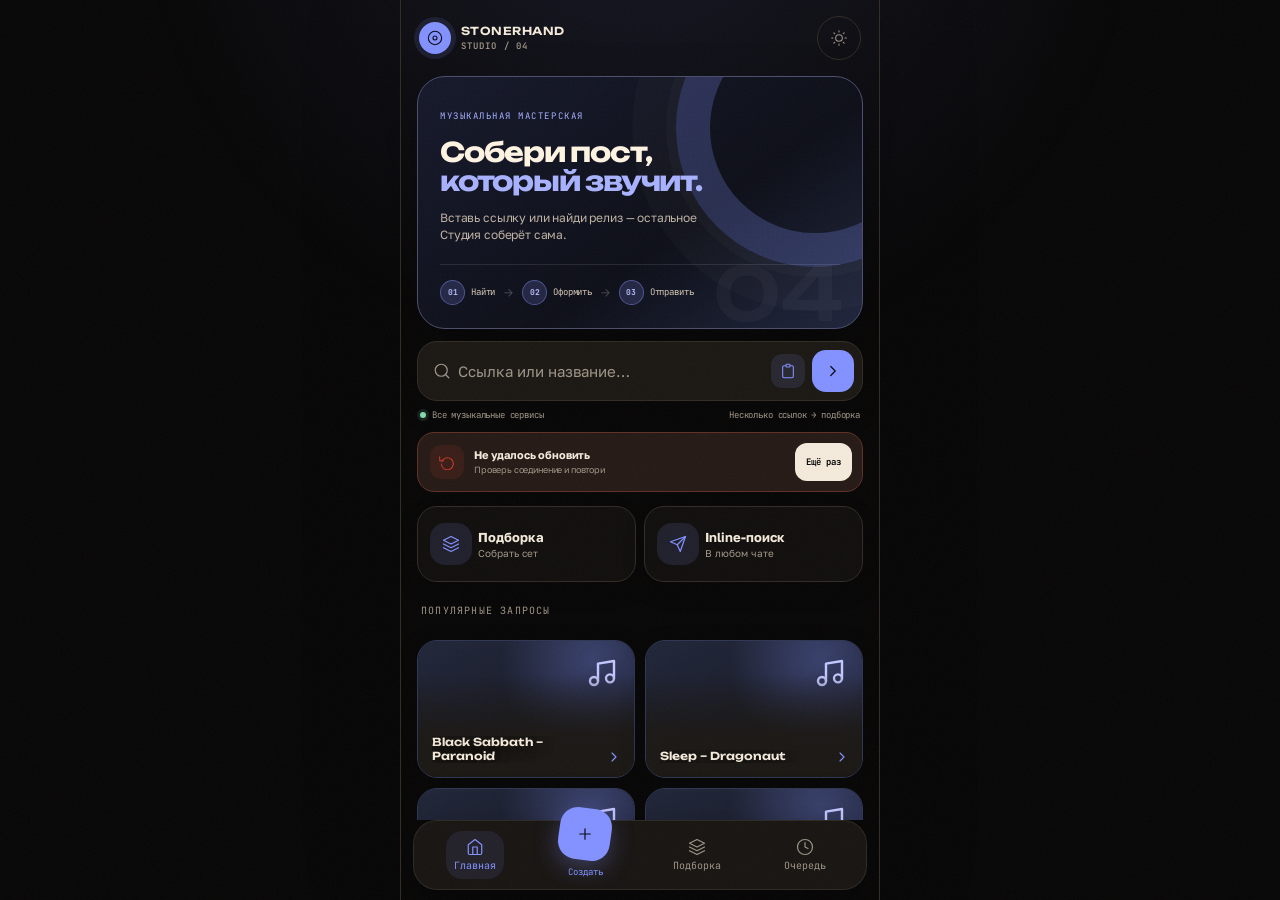
==== webapp/index.html @ 751327a7 "feat: launch Studio 7 workspace experience" ====
<!DOCTYPE html>
<html lang="ru">
<head>
<meta charset="utf-8">
<meta name="viewport" content="width=device-width, initial-scale=1, viewport-fit=cover">
<title>Студия · StonerHand</title>
<script src="https://telegram.org/js/telegram-web-app.js"></script>
<link rel="preconnect" href="https://fonts.googleapis.com">
<link rel="preconnect" href="https://fonts.gstatic.com" crossorigin>
<link href="https://fonts.googleapis.com/css2?family=Unbounded:wght@500;600&family=Golos+Text:wght@400;600&family=JetBrains+Mono:wght@500;700&display=swap" rel="stylesheet">
<link rel="stylesheet" href="/webapp/styles.css">
</head>
<body class="dark">

<svg width="0" height="0" style="position:absolute" aria-hidden="true"><defs>
  <symbol id="i-search" viewBox="0 0 24 24"><circle cx="11" cy="11" r="8"/><line x1="21" y1="21" x2="16.65" y2="16.65"/></symbol>
  <symbol id="i-clipboard" viewBox="0 0 24 24"><rect x="9" y="2" width="6" height="4" rx="1"/><path d="M8 4H6a2 2 0 0 0-2 2v14a2 2 0 0 0 2 2h12a2 2 0 0 0 2-2V6a2 2 0 0 0-2-2h-2"/></symbol>
  <symbol id="i-share" viewBox="0 0 24 24"><path d="M4 12v8a2 2 0 0 0 2 2h12a2 2 0 0 0 2-2v-8"/><polyline points="16 6 12 2 8 6"/><line x1="12" y1="2" x2="12" y2="15"/></symbol>
  <symbol id="i-clock" viewBox="0 0 24 24"><circle cx="12" cy="12" r="10"/><polyline points="12 6 12 12 16 14"/></symbol>
  <symbol id="i-layers" viewBox="0 0 24 24"><polygon points="12 2 2 7 12 12 22 7"/><polyline points="2 17 12 22 22 17"/><polyline points="2 12 12 17 22 12"/></symbol>
  <symbol id="i-bar" viewBox="0 0 24 24"><line x1="18" y1="20" x2="18" y2="10"/><line x1="12" y1="20" x2="12" y2="4"/><line x1="6" y1="20" x2="6" y2="14"/></symbol>
  <symbol id="i-cr" viewBox="0 0 24 24"><polyline points="9 18 15 12 9 6"/></symbol>
  <symbol id="i-cl" viewBox="0 0 24 24"><polyline points="15 18 9 12 15 6"/></symbol>
  <symbol id="i-check" viewBox="0 0 24 24"><polyline points="20 6 9 17 4 12"/></symbol>
  <symbol id="i-x" viewBox="0 0 24 24"><line x1="18" y1="6" x2="6" y2="18"/><line x1="6" y1="6" x2="18" y2="18"/></symbol>
  <symbol id="i-sliders" viewBox="0 0 24 24"><line x1="4" y1="21" x2="4" y2="14"/><line x1="4" y1="10" x2="4" y2="3"/><line x1="12" y1="21" x2="12" y2="12"/><line x1="12" y1="8" x2="12" y2="3"/><line x1="20" y1="21" x2="20" y2="16"/><line x1="20" y1="12" x2="20" y2="3"/><line x1="1" y1="14" x2="7" y2="14"/><line x1="9" y1="8" x2="15" y2="8"/><line x1="17" y1="16" x2="23" y2="16"/></symbol>
  <symbol id="i-trash" viewBox="0 0 24 24"><polyline points="3 6 5 6 21 6"/><path d="M19 6v14a2 2 0 0 1-2 2H7a2 2 0 0 1-2-2V6m3 0V4a1 1 0 0 1 1-1h4a1 1 0 0 1 1 1v2"/></symbol>
  <symbol id="i-plus" viewBox="0 0 24 24"><line x1="12" y1="5" x2="12" y2="19"/><line x1="5" y1="12" x2="19" y2="12"/></symbol>
  <symbol id="i-disc" viewBox="0 0 24 24"><circle cx="12" cy="12" r="10"/><circle cx="12" cy="12" r="3"/></symbol>
  <symbol id="i-music" viewBox="0 0 24 24"><path d="M9 18V5l12-2v13"/><circle cx="6" cy="18" r="3"/><circle cx="18" cy="16" r="3"/></symbol>
  <symbol id="i-undo" viewBox="0 0 24 24"><polyline points="1 4 1 10 7 10"/><path d="M3.51 15a9 9 0 1 0 .49-3.37"/></symbol>
  <symbol id="i-send" viewBox="0 0 24 24"><line x1="22" y1="2" x2="11" y2="13"/><polygon points="22 2 15 22 11 13 2 9"/></symbol>
  <symbol id="i-home" viewBox="0 0 24 24"><path d="M3 9l9-7 9 7v11a2 2 0 0 1-2 2H5a2 2 0 0 1-2-2z"/><polyline points="9 22 9 12 15 12 15 22"/></symbol>
  <symbol id="i-up" viewBox="0 0 24 24"><polyline points="6 15 12 9 18 15"/></symbol>
  <symbol id="i-down" viewBox="0 0 24 24"><polyline points="6 9 12 15 18 9"/></symbol>
  <symbol id="i-sun" viewBox="0 0 24 24"><circle cx="12" cy="12" r="5"/><line x1="12" y1="1" x2="12" y2="3"/><line x1="12" y1="21" x2="12" y2="23"/><line x1="4.2" y1="4.2" x2="5.6" y2="5.6"/><line x1="18.4" y1="18.4" x2="19.8" y2="19.8"/><line x1="1" y1="12" x2="3" y2="12"/><line x1="21" y1="12" x2="23" y2="12"/><line x1="4.2" y1="19.8" x2="5.6" y2="18.4"/><line x1="18.4" y1="5.6" x2="19.8" y2="4.2"/></symbol>
  <symbol id="i-moon" viewBox="0 0 24 24"><path d="M21 12.8A9 9 0 1 1 11.2 3 7 7 0 0 0 21 12.8z"/></symbol>
  <symbol id="i-expand" viewBox="0 0 24 24"><path d="M9 4H4v5M15 4h5v5M9 20H4v-5M15 20h5v-5"/></symbol>
  <symbol id="i-grip" viewBox="0 0 24 24"><circle cx="9" cy="6" r="1.4"/><circle cx="15" cy="6" r="1.4"/><circle cx="9" cy="12" r="1.4"/><circle cx="15" cy="12" r="1.4"/><circle cx="9" cy="18" r="1.4"/><circle cx="15" cy="18" r="1.4"/></symbol>
</defs></svg>

<div class="wrap">
  <div style="flex:1;display:flex;flex-direction:column;min-height:0" id="stage">

    <!-- HOME -->
    <div class="view" id="v-home">
      <div class="head">
        <div class="logo"><svg class="icon s16"><use href="#i-disc"/></svg></div>
        <div class="brand-lockup"><span class="brand-name">STONERHAND</span><span class="wordmark">Studio / 04</span></div>
        <span class="badge-admin hidden" id="admin-badge">ADMIN</span>
        <button class="theme-btn hidden" id="admin-tools" type="button" aria-label="Открыть статистику"><svg class="icon s16"><use href="#i-bar"/></svg></button>
        <button class="theme-btn" id="theme-btn" type="button" aria-label="Включить светлую тему"><svg class="icon s16"><use href="#i-sun"/></svg></button>
        <button class="theme-btn hidden" id="fs-btn" type="button" title="На весь экран" aria-label="Открыть на весь экран"><svg class="icon s16"><use href="#i-expand"/></svg></button>
      </div>
      <section class="home-hero" aria-labelledby="home-title">
        <div class="hero-noise"></div>
        <span class="hero-kicker" id="hero-kicker">MUSIC POST WORKSHOP</span>
        <h1 id="home-title">Собери пост,<br><em>который звучит.</em></h1>
        <p id="home-hint">Вставь ссылку или найди релиз — остальное Студия соберёт сама.</p>
        <div class="hero-flow" aria-label="Три шага создания поста">
          <span><b>01</b><small id="flow-find">Найти</small></span><i>→</i>
          <span><b>02</b><small id="flow-style">Оформить</small></span><i>→</i>
          <span><b>03</b><small id="flow-send">Отправить</small></span>
        </div>
      </section>
      <div class="searchbox home-search">
        <div class="searchbar" id="searchbar">
          <svg class="icon s18" style="color:var(--muted)"><use href="#i-search"/></svg>
          <input id="query" aria-label="Ссылка или название релиза" placeholder="Ссылка или название…" autocomplete="off" enterkeyhint="search">
          <button class="paste-btn" id="paste-btn" type="button" aria-label="Вставить из буфера" title="Вставить из буфера"><svg class="icon s16"><use href="#i-clipboard"/></svg></button>
          <button class="clear" id="clear" type="button" aria-label="Очистить поиск"><svg class="icon s16"><use href="#i-x"/></svg></button>
          <button class="search-go" id="search-go" type="button" aria-label="Найти релиз"><svg class="icon s18"><use href="#i-cr"/></svg></button>
        </div>
        <div class="search-support"><span><i></i><span id="support-label">Все музыкальные сервисы</span></span><small id="batch-label">Несколько ссылок → подборка</small></div>
        <div class="inline-alert hidden" id="home-alert" role="status">
          <span class="alert-icon"><svg class="icon s16"><use href="#i-undo"/></svg></span>
          <span><b id="home-alert-title">Не удалось обновить</b><small id="home-alert-copy">Проверь соединение и повтори</small></span>
          <button id="home-retry" type="button">Ещё раз</button>
        </div>
        <button class="clip-banner" id="clip-banner">
          <svg class="icon s16 cb-ico"><use href="#i-clipboard"/></svg>
          <span class="cb-text" id="clip-text"></span>
          <span class="cb-x"><svg class="icon s16"><use href="#i-cr"/></svg></span>
        </button>
        <div class="typeahead" id="typeahead"></div>
      </div>
      <section class="resume-card hidden" id="resume-card" aria-labelledby="resume-title">
        <div class="resume-art" id="resume-art">🎵</div>
        <div class="resume-copy">
          <span class="seclabel" id="resume-kicker">В РАБОТЕ</span>
          <strong id="resume-title">Продолжить пост</strong>
          <small id="resume-sub"></small>
        </div>
        <button id="resume-open" type="button"><span id="resume-action">Продолжить</span><svg class="icon s16"><use href="#i-cr"/></svg></button>
        <button class="resume-dismiss" id="resume-dismiss" type="button" aria-label="Скрыть черновик"><svg class="icon s14"><use href="#i-x"/></svg></button>
      </section>
      <div class="quick hidden" id="quick">
        <button id="q-crate"><span class="quick-icon"><svg class="icon s18"><use href="#i-layers"/></svg></span><span><b id="q-crate-title">Подборка</b><small id="q-crate-sub">Собрать сет</small></span><span class="qn" id="q-crate-n"></span></button>
        <button id="q-inline"><span class="quick-icon"><svg class="icon s18"><use href="#i-send"/></svg></span><span><b id="q-inline-title">Inline-поиск</b><small id="q-inline-sub">В любом чате</small></span></button>
        <button id="q-queue"><span class="quick-icon"><svg class="icon s18"><use href="#i-clock"/></svg></span><span><b id="q-queue-title">Очередь</b><small id="q-queue-sub">Планы на эфир</small></span><span class="qn" id="q-queue-n"></span></button>
        <button id="q-stats"><span class="quick-icon"><svg class="icon s18"><use href="#i-bar"/></svg></span><span><b id="q-stats-title">Статистика</b><small id="q-stats-sub">Ритм канала</small></span></button>
      </div>
      <div class="scroll">
        <div id="home-skel">
          <div class="list">
            <div class="row" style="opacity:1"><div class="skel" style="width:48px;height:48px"></div><div style="flex:1"><div class="skel" style="width:55%;height:12px;margin-bottom:7px"></div><div class="skel" style="width:35%;height:9px"></div></div></div>
            <div class="row" style="opacity:1"><div class="skel" style="width:48px;height:48px"></div><div style="flex:1"><div class="skel" style="width:65%;height:12px;margin-bottom:7px"></div><div class="skel" style="width:30%;height:9px"></div></div></div>
          </div>
        </div>
        <div id="home-history" class="hidden">
          <div class="list-head"><span class="seclabel">Недавние</span></div>
          <div class="list" id="hist-list"></div>
        </div>
        <div id="home-empty" class="hidden">
          <div class="list-head"><span class="seclabel" id="popular-lbl">Популярные запросы</span></div>
          <div class="list" id="suggestions"></div>
        </div>
      </div>
    </div>

    <!-- CANDIDATES -->
    <div class="view hidden" id="v-candidates">
      <div class="head"><button class="back" id="cand-back" aria-label="Назад"><svg class="icon s18"><use href="#i-cl"/></svg></button>
        <div class="sub"><span class="seclabel" id="cand-label">Найдено</span><div class="lbl" id="cand-count">релизы</div></div></div>
      <div class="scroll"><div class="list" id="cand-list"></div></div>
    </div>

    <!-- LOADING -->
    <div class="view hidden" id="v-loading">
      <div class="loading-head"><button class="loading-back" id="loading-cancel" type="button" aria-label="Отменить поиск"><svg class="icon s18"><use href="#i-cl"/></svg></button><div class="vinyl"><div class="hole"><div class="dot"></div></div></div>
        <div><span class="hero-kicker">DIGGING THE CRATES</span><div class="status-note" id="loading-lbl">ИЩЕМ РЕЛИЗ…</div></div></div>
      <div class="loading-card">
        <div class="skel loading-cover"></div>
        <div class="loading-lines"><div class="skel"></div><div class="skel"></div><div class="skel"></div><div class="loading-pills"><i></i><i></i><i></i></div></div>
      </div>
    </div>

    <!-- NOTFOUND -->
    <div class="view hidden" id="v-notfound">
      <div class="head"><button class="back" id="nf-back" aria-label="Назад"><svg class="icon s18"><use href="#i-cl"/></svg></button>
        <div class="sub"><div class="lbl" id="nf-head">Ничего не найдено</div></div></div>
      <div class="center">
        <div class="blob"><svg class="icon" style="width:32px;height:32px"><use href="#i-music"/></svg></div>
        <div><div class="t1" id="nf-title">Релиз не найден</div><div class="t2" id="nf-copy">Уточни исполнителя и название или вставь прямую ссылку</div><div class="query-chip" id="nf-query"></div></div>
        <button class="btn-solid" id="nf-retry">Изменить запрос</button>
      </div>
    </div>

    <!-- RESULT -->
    <div class="view hidden" id="v-result">
      <div class="head"><button class="back" id="res-back" aria-label="Назад"><svg class="icon s18"><use href="#i-cl"/></svg></button>
        <div class="sub"><span class="seclabel" id="result-label">Превью поста</span></div>
        <button class="format-pill" id="open-format"><svg class="icon s14"><use href="#i-sliders"/></svg>Оформление</button></div>
      <div class="result-scroll">
        <div class="result-intro"><span id="result-kicker">READY TO AIR</span><strong id="result-copy">Так пост увидит аудитория</strong></div>
        <div class="result-readiness" id="result-readiness" aria-label="Готовность поста"></div>
        <div class="post-card" id="post-card"></div>
        <div class="status-note" id="status"></div>
      </div>
    </div>

    <!-- FORMATTING -->
    <div class="view hidden" id="v-format">
      <div class="head"><button class="back" id="fmt-back" aria-label="Назад"><svg class="icon s18"><use href="#i-cl"/></svg></button>
        <div class="sub"><div class="lbl" id="format-title">Оформление</div></div></div>
      <div class="scroll" style="padding:0 16px 120px">
        <div class="format-preview" id="format-preview">
          <div class="format-preview-art" id="fmt-preview-art">♪</div>
          <div><span id="format-kicker">LIVE PREVIEW</span><strong id="fmt-preview-title">Релиз</strong><div class="format-meta"><small id="fmt-preview-sub">Исполнитель</small><small class="sync-state" id="fmt-sync" role="status">Сохранено</small></div></div>
        </div>
        <div class="fsec">
          <div class="fsec-head" style="display:flex;align-items:center;justify-content:space-between">
            <span class="seclabel" id="t-presets">Пресеты</span>
            <button id="preset-save" style="background:none;border:none;color:var(--primary);font-family:'JetBrains Mono';font-size:11px">+ <span id="t-preset-save">сохранить</span></button>
          </div>
          <div class="fsec-body pad"><div class="chips" id="preset-list"></div></div>
        </div>
        <div class="fsec">
          <div class="fsec-head"><span class="seclabel" id="format-content">Содержимое</span></div>
          <div class="fsec-body" id="toggles"></div>
        </div>
        <div class="fsec">
          <div class="fsec-head"><span class="seclabel" id="format-text">Свой текст</span></div>
          <div class="fsec-body pad">
            <textarea id="cta-input" rows="3" maxlength="200" placeholder="Добавь свой комментарий…"></textarea>
            <div class="char"><span id="cta-count">0</span>/200</div>
          </div>
        </div>
        <div class="fsec" id="tags-sec">
          <div class="fsec-head"><span class="seclabel" id="format-tags">Хэштеги</span></div>
          <div class="fsec-body pad"><div class="chips" id="tag-cloud"></div><div class="tag-suggestions" id="tag-suggestions"></div><div class="field-health" id="tag-health" role="status"></div></div>
        </div>
        <div class="fsec">
          <div class="fsec-head"><span class="seclabel" id="format-platforms">Платформы и порядок</span></div>
          <div class="fsec-body pad" id="pm-list"></div>
        </div>
      </div>
      <div class="dock on" id="fmt-dock"><div class="dock-row"><button class="dock-primary" id="fmt-apply">Применить</button></div></div>
    </div>

    <!-- CRATE -->
    <div class="view hidden" id="v-crate">
      <div class="head"><button class="back" id="crate-back" aria-label="Назад"><svg class="icon s18"><use href="#i-cl"/></svg></button>
        <div class="sub"><span class="seclabel" id="crate-label">Подборка</span><div class="lbl" id="crate-count">0 треков</div></div><button class="format-pill" id="crate-edit" type="button"><svg class="icon s14"><use href="#i-sliders"/></svg><span id="crate-edit-label">Оформить</span></button></div>
      <div class="scroll"><div class="crate-cover" id="crate-cover"><div class="crate-stack" id="crate-stack"><i></i><i></i><i></i></div><div><span id="crate-kicker">CURATED BY STONERHAND</span><strong id="crate-hero-title">Следующий сет</strong><small id="crate-cover-count">0 треков</small></div></div><div class="list" id="crate-list"></div><div class="status-note" id="crate-empty"></div></div>
      <div class="dock" id="crate-dock"><div class="dock-row"><button class="dock-primary hidden" id="crate-main"></button><button class="dock-ico hidden" id="crate-share" type="button" title="Поделиться подборкой" aria-label="Поделиться подборкой"><svg class="icon"><use href="#i-share"/></svg></button></div>
        <button class="crate-clear hidden" id="crate-clear" style="width:100%;margin-top:10px;background:none;border:none;color:var(--muted);font-size:12px;font-family:inherit;padding:8px"></button></div>
    </div>

    <!-- QUEUE -->
    <div class="view hidden" id="v-queue">
      <div class="head"><button class="back" id="queue-back" aria-label="Назад"><svg class="icon s18"><use href="#i-cl"/></svg></button>
        <div class="sub"><span class="seclabel" id="queue-label">Очередь</span><div class="lbl" id="queue-count">0 постов</div></div></div>
      <div class="scroll"><div class="list" id="queue-list"></div><div class="status-note" id="queue-empty"></div></div>
    </div>

    <!-- STATS -->
    <div class="view hidden" id="v-stats">
      <div class="head"><button class="back" id="stats-back" aria-label="Назад"><svg class="icon s18"><use href="#i-cl"/></svg></button>
        <div class="sub"><div class="lbl" id="stats-title">Статистика</div><span class="head-meta" id="stats-period">За всё время</span></div></div>
      <div class="scroll" style="padding:0 16px 16px">
        <div class="kpi-grid" id="kpi-grid"></div>
        <div class="statcard"><div class="statcard-head"><span class="seclabel" id="stats-breakdown-label">Разбивка</span></div><div class="statcard-body" id="stat-breakdown"></div></div>
        <div class="statcard"><div class="statcard-head"><span class="seclabel" id="top-users-lbl">Топ пользователей</span></div><div class="statcard-body" id="stat-users"></div></div>
        <div class="statcard"><div class="statcard-head"><span class="seclabel" id="top-chats-lbl">Топ чатов</span></div><div class="statcard-body" id="stat-chats"></div></div>
      </div>
    </div>

  </div>

  <!-- RESULT DOCK -->
  <div class="dock" id="dock">
    <div class="dock-row" id="dock-default">
      <button class="dock-primary" id="action-main"></button>
      <button class="dock-ico hidden" id="action-schedule" title="Отложить" aria-label="Отложить публикацию"><svg class="icon"><use href="#i-clock"/></svg></button>
      <button class="dock-ico" id="action-crate" title="В подборку" aria-label="Добавить в подборку"><svg class="icon"><use href="#i-layers"/></svg></button>
      <button class="dock-ico" id="action-share" title="Поделиться" aria-label="Поделиться"><svg class="icon"><use href="#i-share"/></svg></button>
    </div>
    <div class="dock-row hidden" id="dock-done">
      <div class="dock-status"><svg class="icon s18"><use href="#i-check"/></svg><span id="done-label"></span></div>
      <button class="dock-undo" id="action-undo"><svg class="icon s16"><use href="#i-undo"/></svg><span id="undo-label"></span></button>
    </div>
  </div>

  <!-- TAB BAR -->
  <nav class="tabbar" id="tabbar" aria-label="Основная навигация">
    <button data-tab="home"><svg class="icon s18"><use href="#i-home"/></svg><span>Главная</span></button>
    <button class="create-tab" id="create-tab" aria-label="Создать пост"><span><svg class="icon s18"><use href="#i-plus"/></svg></span><small id="create-label">Создать</small></button>
    <button data-tab="crate"><svg class="icon s18"><use href="#i-layers"/></svg><span>Подборка</span></button>
    <button data-tab="queue" id="tab-queue"><svg class="icon s18"><use href="#i-clock"/></svg><span>Очередь</span></button>
  </nav>
</div>

<!-- Schedule sheet -->
<div class="mask" id="sheet-mask" aria-hidden="true"></div>
<div class="sheet" id="sheet" role="dialog" aria-modal="true" aria-labelledby="sheet-title" aria-hidden="true" inert>
  <div class="grab"></div><div class="sheet-head"><h3 id="sheet-title">Когда опубликовать?</h3><button class="sheet-close" id="sheet-close" type="button" aria-label="Закрыть"><svg class="icon s16"><use href="#i-x"/></svg></button></div>
  <div class="quick-grid" id="quick-grid"></div>
  <div class="dt-row"><input type="datetime-local" id="dt-input" aria-label="Дата и время публикации"><button id="dt-go">OK</button></div>
</div>

<!-- Share picker sheet -->
<div class="mask" id="share-mask" aria-hidden="true"></div>
<div class="sheet" id="share-sheet" role="dialog" aria-modal="true" aria-labelledby="share-title" aria-hidden="true" inert>
  <div class="grab"></div><div class="sheet-head"><div><span class="sheet-kicker" id="share-kicker">ГОТОВЫЙ ПОСТ</span><h3 id="share-title">Куда поделиться?</h3></div><button class="sheet-close" id="share-close" type="button" aria-label="Закрыть"><svg class="icon s16"><use href="#i-x"/></svg></button></div>
  <button class="native-share" id="share-post" type="button">
    <span class="native-share-icon"><svg class="icon s18"><use href="#i-send"/></svg></span>
    <span><b id="share-post-title">Отправить пост с кнопками</b><small id="share-post-copy">Выбрать чат, группу или канал в Telegram</small></span>
    <svg class="icon s16 native-share-arrow"><use href="#i-cr"/></svg>
  </button>
  <div class="share-divider"><span id="share-links-label">ИЛИ ПОДЕЛИТЬСЯ ССЫЛКОЙ</span></div>
  <div id="share-list"></div>
</div>

<!-- Publish destination sheet -->
<div class="mask" id="publish-mask" aria-hidden="true"></div>
<div class="sheet publish-sheet" id="publish-sheet" role="dialog" aria-modal="true" aria-labelledby="publish-title" aria-hidden="true" inert>
  <div class="grab"></div><div class="sheet-head"><div><span class="sheet-kicker" id="publish-kicker">FINAL STEP</span><h3 id="publish-title">Куда отправить пост?</h3></div><button class="sheet-close" id="publish-close" type="button" aria-label="Закрыть"><svg class="icon s16"><use href="#i-x"/></svg></button></div>
  <div class="publish-summary" id="publish-summary" aria-live="polite"></div>
  <div class="publish-preflight" id="publish-preflight" aria-live="polite"></div>
  <div class="publish-options">
    <button id="publish-channel"><span class="po-icon accent"><svg class="icon s18"><use href="#i-send"/></svg></span><span><b id="publish-channel-title">В канал</b><small id="publish-channel-copy">Опубликовать для всех</small></span><svg class="icon s16"><use href="#i-cr"/></svg></button>
    <button id="publish-self"><span class="po-icon"><svg class="icon s18"><use href="#i-disc"/></svg></span><span><b id="publish-self-title">Отправить себе</b><small id="publish-self-copy">Проверить в личном чате</small></span><svg class="icon s16"><use href="#i-cr"/></svg></button>
    <button id="publish-later"><span class="po-icon"><svg class="icon s18"><use href="#i-clock"/></svg></span><span><b id="publish-later-title">Добавить в очередь</b><small id="publish-later-copy">Выбрать дату и время</small></span><svg class="icon s16"><use href="#i-cr"/></svg></button>
    <button id="publish-copy"><span class="po-icon"><svg class="icon s18"><use href="#i-share"/></svg></span><span><b id="publish-copy-title">Отправить в другой чат</b><small id="publish-copy-copy">Готовый пост со всеми кнопками</small></span><svg class="icon s16"><use href="#i-cr"/></svg></button>
  </div>
</div>

<!-- Collection editor -->
<div class="mask" id="crate-editor-mask" aria-hidden="true"></div>
<div class="sheet editor-sheet" id="crate-editor-sheet" role="dialog" aria-modal="true" aria-labelledby="crate-editor-title" aria-hidden="true" inert>
  <div class="grab"></div><div class="sheet-head"><div><span class="sheet-kicker" id="crate-editor-kicker">РЕДАКТОР ПОДБОРКИ</span><h3 id="crate-editor-title">Оформление</h3></div><button class="sheet-close" id="crate-editor-close" type="button" aria-label="Закрыть"><svg class="icon s16"><use href="#i-x"/></svg></button></div>
  <div class="editor-fields">
    <label><span id="crate-title-label">Название</span><input id="crate-title-input" maxlength="80" placeholder="Например, тяжёлый вечер"></label>
    <label><span id="crate-intro-label">Вступление</span><textarea id="crate-intro-input" maxlength="280" rows="3" placeholder="Коротко представь подборку"></textarea></label>
    <label><span id="crate-outro-label">Финальная фраза</span><textarea id="crate-outro-input" maxlength="160" rows="2" placeholder="Что сделать после прослушивания"></textarea></label>
    <label><span id="crate-tags-label">Хэштеги</span><input id="crate-tags-input" maxlength="160" placeholder="#stonerhand #collection"></label>
  </div>
  <button class="sheet-primary" id="crate-editor-save" type="button">Сохранить оформление</button>
</div>

<!-- Collection item editor -->
<div class="mask" id="crate-item-mask" aria-hidden="true"></div>
<div class="sheet editor-sheet" id="crate-item-sheet" role="dialog" aria-modal="true" aria-labelledby="crate-item-title" aria-hidden="true" inert>
  <div class="grab"></div><div class="sheet-head"><div><span class="sheet-kicker" id="crate-item-kicker">ТРЕК В ПОДБОРКЕ</span><h3 id="crate-item-title">Комментарий и группа</h3></div><button class="sheet-close" id="crate-item-close" type="button" aria-label="Закрыть"><svg class="icon s16"><use href="#i-x"/></svg></button></div>
  <div class="editor-fields">
    <label><span id="crate-section-label">Группа</span><input id="crate-section-input" maxlength="40" list="crate-section-options" placeholder="Например, Новинки"><datalist id="crate-section-options"><option value="Новинки"><option value="Тяжёлое"><option value="Классика"><option value="Финал"></datalist></label>
    <label><span id="crate-note-label">Комментарий</span><textarea id="crate-note-input" maxlength="120" rows="3" placeholder="Почему этот трек здесь"></textarea></label>
  </div>
  <button class="sheet-primary" id="crate-item-save" type="button">Сохранить трек</button>
</div>

<!-- Candidate mini-player -->
<div class="cand-player" id="cand-player">
  <div class="cand-player-inner">
    <div class="cp-vinyl" id="cp-vinyl"><span></span></div>
    <button class="cp-btn" id="cp-prev" aria-label="Предыдущий трек"><svg class="icon s16"><use href="#i-cl"/></svg></button>
    <button class="cp-btn play" id="cp-play" aria-label="Воспроизвести"><svg class="icon s16"><use href="#i-music"/></svg></button>
    <button class="cp-btn" id="cp-next" aria-label="Следующий трек"><svg class="icon s16"><use href="#i-cr"/></svg></button>
    <div class="cp-meta"><div class="cp-title" id="cp-title"></div><div class="cp-sub" id="cp-sub"></div></div>
    <button class="cp-btn" id="cp-close" aria-label="Закрыть плеер"><svg class="icon s16"><use href="#i-x"/></svg></button>
  </div>
</div>

<!-- Publication success -->
<div class="success-screen" id="success-screen" role="dialog" aria-modal="true" aria-labelledby="success-title" aria-hidden="true">
  <div class="success-orbit"><div class="success-disc"><svg class="icon"><use href="#i-check"/></svg></div></div>
  <span class="success-stamp" id="success-stamp">PUBLISHED</span>
  <h2 id="success-title">Пост вышел в эфир</h2>
  <p id="success-copy">Готово. Можно собирать следующий релиз.</p>
  <div class="success-actions"><button id="success-next">Создать следующий</button><button id="success-close">Вернуться к посту</button></div>
</div>

<!-- Coach -->
<div class="coach-mask" id="coach-mask" aria-hidden="true"></div>
<div class="coach" id="coach" role="dialog" aria-modal="true" aria-labelledby="coach-title" aria-hidden="true" inert>
  <div class="c-top"><span class="c-step" id="coach-step"></span><button class="c-skip" id="coach-skip" type="button"></button></div>
  <div class="c-main"><div class="c-emoji" id="coach-emoji"></div><div><h3 id="coach-title"></h3><div class="c-text" id="coach-text"></div></div></div>
  <div class="c-row"><div class="c-dots" id="coach-dots"></div><button class="c-next" id="coach-next"></button></div>
</div>

<!-- Toast -->
<div class="toast" id="toast" role="status" aria-live="polite" aria-hidden="true"><div class="msg" id="toast-msg"></div>
  <div class="row2"><button class="cancel" id="toast-cancel"></button><button class="confirm" id="toast-confirm"></button></div></div>

<audio id="player" preload="none"></audio>

<script type="module" src="/webapp/app.js"></script>
</body>
</html>
---- webapp/styles.css ----
:root, .dark {
    --tg-safe-top: 0px; --tg-safe-right: 0px; --tg-safe-bottom: 0px; --tg-safe-left: 0px;
    --bg: #0D0D0E; --fg: #F4F4F1; --card: #202226; --surface: #17181A;
    --muted: #8C8C88; --border: #2B2D31;
    --primary: #C97A1E; --primary-fg: #0D0D0E; --accent: #E5C38A;
    --danger: #C0392B; --success: #4CAF50; --tg-blue: #2AABEE;
    --shadow: rgba(0,0,0,.5);
  }
  .light {
    --bg: #F5F0E8; --fg: #1A1714; --card: #EDE8DC; --surface: #E2DDD1;
    --muted: #675C4D; --border: #D4CEC0;
    --primary: #8A480B; --primary-fg: #FFF9F0; --accent: #8A480B;
    --danger: #C0392B; --success: #2E7D32; --tg-blue: #1E88C5;
    --shadow: rgba(0,0,0,.14);
  }
  * { box-sizing: border-box; margin: 0; padding: 0; -webkit-tap-highlight-color: transparent; }
  ::-webkit-scrollbar { display: none; }
  html, body { width: 100%; height: 100%; overflow: hidden; background: var(--bg); }
  body {
    color: var(--fg); font-family: "Golos Text", -apple-system, sans-serif;
    font-size: 15px; line-height: 1.45; position: relative;
    transition: background .3s ease, color .3s ease;
  }
  body::before {
    content: ""; position: fixed; inset: 0; z-index: 50; pointer-events: none; opacity: .025;
    background-image: url("data:image/svg+xml,%3Csvg viewBox='0 0 512 512' xmlns='http://www.w3.org/2000/svg'%3E%3Cfilter id='n'%3E%3CfeTurbulence type='fractalNoise' baseFrequency='0.85' numOctaves='4' stitchTiles='stitch'/%3E%3C/filter%3E%3Crect width='100%25' height='100%25' filter='url(%23n)'/%3E%3C/svg%3E");
  }
  .wrap { width: 100%; max-width: 430px; height: 100dvh; min-height: 0; margin: 0 auto; overflow: hidden; display: flex; flex-direction: column; position: relative; z-index: 1; }
  #stage { overflow: hidden; }

  .mono { font-family: "JetBrains Mono", monospace; }
  .display { font-family: "Unbounded", "Golos Text", sans-serif; }
  .icon { width: 20px; height: 20px; fill: none; stroke: currentColor; stroke-width: 1.6; stroke-linecap: round; stroke-linejoin: round; flex-shrink: 0; }
  .icon.s16 { width: 16px; height: 16px; }
  .icon.s14 { width: 14px; height: 14px; }
  .icon.s18 { width: 18px; height: 18px; }

  @keyframes spin { to { transform: rotate(360deg); } }
  @keyframes view-in { from { opacity: 0; transform: translateY(12px); } to { opacity: 1; transform: translateY(0); } }
  @keyframes pulse-ok { 0%{box-shadow:0 0 0 0 rgba(76,175,80,0)} 50%{box-shadow:0 0 30px 4px rgba(76,175,80,.3)} 100%{box-shadow:0 0 0 0 rgba(76,175,80,0)} }
  @keyframes skel { 0%{opacity:.5} 50%{opacity:1} 100%{opacity:.5} }
  @keyframes eqbar { 0%,100%{transform:scaleY(.3)} 50%{transform:scaleY(1)} }
  .view { animation: view-in .3s cubic-bezier(.22,1,.36,1); flex: 1; display: flex; flex-direction: column; min-height: 0; }
  .scroll { flex: 1; overflow-y: auto; }

  /* ── header ── */
  .head { display: flex; align-items: center; gap: 10px; padding: 20px 20px 14px; }
  .head .logo { width: 32px; height: 32px; border-radius: 10px; display: flex; align-items: center; justify-content: center; color: var(--primary); background: color-mix(in srgb, var(--primary) 14%, transparent); border: 1px solid color-mix(in srgb, var(--primary) 30%, transparent); }
  .head .wordmark { font-family: "Golos Text"; font-size: 17px; font-weight: 600; letter-spacing: -.3px; flex: 1; }
  .head .back { width: 44px; height: 44px; border-radius: 14px; display: flex; align-items: center; justify-content: center; background: var(--surface); border: 1px solid var(--border); color: var(--muted); }
  .head .back:active { transform: scale(.95); }
  .head .sub { flex: 1; }
  .head .sub .lbl { font-size: 15px; font-weight: 600; }
  .badge-admin { font-family: "JetBrains Mono"; font-size: 10px; color: var(--primary); padding: 4px 8px; border-radius: 8px; background: color-mix(in srgb, var(--primary) 12%, transparent); border: 1px solid color-mix(in srgb, var(--primary) 33%, transparent); }
  .theme-btn { width: 44px; height: 44px; border-radius: 12px; display: flex; align-items: center; justify-content: center; background: var(--surface); border: 1px solid var(--border); color: var(--muted); }

  .seclabel { font-family: "JetBrains Mono"; font-size: 10px; color: var(--muted); text-transform: uppercase; letter-spacing: .12em; }

  /* ── search ── */
  .searchbox { padding: 0 16px; }
  .searchbar { display: flex; align-items: center; gap: 12px; padding: 13px 16px; border-radius: 16px; background: var(--surface); border: 1px solid var(--border); transition: border-color .2s, box-shadow .2s; }
  .searchbar.focus { border-color: color-mix(in srgb, var(--primary) 60%, transparent); box-shadow: 0 0 0 3px color-mix(in srgb, var(--primary) 12%, transparent); }
  .searchbar input { flex: 1; background: none; border: none; outline: none; color: var(--fg); font-size: 14px; font-family: inherit; min-width: 0; }
  .searchbar input::placeholder { color: var(--muted); }
  .searchbar .clear { color: var(--muted); background: none; border: none; display: none; }
  .clip-banner { width: 100%; display: none; align-items: center; gap: 12px; margin-top: 8px; padding: 12px 16px; border-radius: 12px; background: color-mix(in srgb, var(--primary) 5%, transparent); border: 1px solid color-mix(in srgb, var(--primary) 26%, transparent); }
  .clip-banner.open { display: flex; }
  .clip-banner .cb-ico { color: var(--primary); }
  .clip-banner .cb-text { flex: 1; font-size: 13px; color: var(--muted); text-align: left; min-width: 0; }
  .clip-banner .cb-text b { color: var(--accent); }
  .clip-banner .cb-x { color: var(--muted); background: none; border: none; }

  .typeahead { margin: 8px 16px 0; background: var(--card); border: 1px solid var(--border); border-radius: 14px; overflow: hidden; display: none; box-shadow: 0 12px 30px var(--shadow); }
  .typeahead.open { display: block; }
  .typeahead button { display: flex; align-items: center; gap: 10px; width: 100%; text-align: left; background: none; border: none; border-bottom: 1px solid var(--border); color: var(--fg); font-size: 13px; font-family: inherit; padding: 9px 14px; }
  .typeahead button:last-child { border-bottom: none; }
  .typeahead .ta-art { width: 30px; height: 30px; border-radius: 8px; object-fit: cover; flex-shrink: 0; background: var(--surface); display: flex; align-items: center; justify-content: center; font-size: 13px; }
  .typeahead .ta-clock { color: var(--muted); margin-left: auto; }

  /* ── quick actions ── */
  .quick { display: grid; grid-template-columns: 1fr 1fr 1fr; gap: 8px; padding: 14px 16px 4px; }
  .quick button { position: relative; display: flex; flex-direction: column; align-items: center; gap: 6px; padding: 14px 0; border-radius: 16px; background: var(--surface); border: 1px solid var(--border); color: var(--muted); font-family: "JetBrains Mono"; font-size: 11px; }
  .quick button:active { transform: scale(.95); }
  .quick .qn { position: absolute; top: -6px; right: -6px; min-width: 20px; height: 20px; padding: 0 5px; border-radius: 10px; background: var(--primary); color: var(--primary-fg); font-size: 9px; font-weight: 700; display: none; align-items: center; justify-content: center; }

  /* ── active workspace ── */
  .resume-card { position: relative; display: grid; grid-template-columns: 52px minmax(0,1fr) auto; align-items: center; gap: 12px; margin: 12px 16px 0; padding: 12px; border-radius: 20px; color: var(--fg); background: linear-gradient(135deg, color-mix(in srgb, var(--primary) 14%, var(--surface)), var(--surface)); border: 1px solid color-mix(in srgb, var(--primary) 38%, var(--border)); box-shadow: 0 10px 30px color-mix(in srgb, var(--primary) 10%, transparent); }
  .resume-art { width: 52px; height: 52px; border-radius: 15px; display: flex; align-items: center; justify-content: center; overflow: hidden; background: var(--card); font-size: 22px; background-position: center; background-size: cover; }
  .resume-copy { min-width: 0; display: flex; flex-direction: column; gap: 2px; }
  .resume-copy strong, .resume-copy small { overflow: hidden; text-overflow: ellipsis; white-space: nowrap; }
  .resume-copy strong { font-size: 14px; }
  .resume-copy small { color: var(--muted); font-size: 12px; }
  #resume-open { min-height: 44px; display: inline-flex; align-items: center; gap: 4px; padding: 0 12px; border: 0; border-radius: 13px; background: var(--primary); color: var(--primary-fg); font: 700 11px "JetBrains Mono", monospace; }
  .resume-dismiss { position: absolute; top: -7px; right: -7px; width: 28px; height: 28px; display: flex; align-items: center; justify-content: center; border-radius: 50%; border: 1px solid var(--border); background: var(--card); color: var(--muted); }

  /* ── lists ── */
  .list { padding: 4px 16px 16px; display: flex; flex-direction: column; gap: 8px; }
  .list-head { display: flex; align-items: center; justify-content: space-between; padding: 14px 20px 8px; }
  .row { display: flex; align-items: center; gap: 12px; width: 100%; text-align: left; padding: 12px; border-radius: 16px; background: var(--surface); border: 1px solid var(--border); color: var(--fg); font-family: inherit; opacity: 0; transform: translateY(10px); transition: opacity .35s, transform .35s, background .15s; }
  .row.in { opacity: 1; transform: translateY(0); }
  .row:active { background: var(--card); }
  .row-art { width: 48px; height: 48px; border-radius: 12px; object-fit: cover; flex-shrink: 0; background: var(--card); display: flex; align-items: center; justify-content: center; font-size: 20px; }
  .row-art.sm { width: 44px; height: 44px; }
  .row-meta { flex: 1; min-width: 0; }
  .row-title { font-size: 14px; font-weight: 600; overflow: hidden; text-overflow: ellipsis; white-space: nowrap; }
  .row-sub { font-size: 12px; color: var(--muted); overflow: hidden; text-overflow: ellipsis; white-space: nowrap; margin-top: 1px; }
  .row-year { font-family: "JetBrains Mono"; font-size: 11px; color: var(--muted); flex-shrink: 0; }
  .row-posted { font-family: "JetBrains Mono"; font-size: 10px; color: var(--success); border: 1px solid color-mix(in srgb, var(--success) 35%, transparent); background: color-mix(in srgb, var(--success) 10%, transparent); padding: 3px 7px; border-radius: 8px; white-space: nowrap; }

  /* ── empty / notfound ── */
  .center { flex: 1; display: flex; flex-direction: column; align-items: center; justify-content: center; text-align: center; gap: 18px; padding: 40px 32px; }
  .center .blob { width: 80px; height: 80px; border-radius: 24px; display: flex; align-items: center; justify-content: center; background: var(--surface); border: 1px solid var(--border); color: var(--muted); }
  .center .t1 { font-family: "Unbounded", "Golos Text", sans-serif; font-size: 20px; font-weight: 600; margin-bottom: 6px; }
  .center .t2 { font-size: 13px; color: var(--muted); line-height: 1.5; }
  .btn-solid { padding: 13px 24px; border-radius: 16px; border: none; background: var(--primary); color: var(--primary-fg); font-family: "JetBrains Mono"; font-size: 13px; font-weight: 700; }
  .btn-solid:active { transform: scale(.96); }

  /* ── loading ── */
  .vinyl { width: 96px; height: 96px; border-radius: 50%; display: flex; align-items: center; justify-content: center; margin: 0 auto; animation: spin 2s linear infinite; background: conic-gradient(from 0deg, #1a1a1a, #2a2a2a 25%, #1a1a1a 50%, #2a2a2a 75%, #1a1a1a); box-shadow: 0 0 40px color-mix(in srgb, var(--primary) 27%, transparent); }
  .vinyl .hole { width: 32px; height: 32px; border-radius: 50%; background: var(--bg); display: flex; align-items: center; justify-content: center; }
  .vinyl .dot { width: 8px; height: 8px; border-radius: 50%; background: var(--primary); }
  .skel { border-radius: 12px; background: var(--surface); animation: skel 1.4s ease-in-out infinite; }

  /* ── candidate ── */
  .cand { border-radius: 16px; background: var(--surface); border: 1px solid var(--border); overflow: hidden; opacity: 0; transform: translateY(12px); transition: opacity .35s, transform .35s; }
  .cand.in { opacity: 1; transform: translateY(0); }
  .cand-body { display: flex; align-items: center; gap: 12px; padding: 12px; }
  .cand-art { width: 64px; height: 64px; border-radius: 12px; object-fit: cover; flex-shrink: 0; position: relative; background: var(--card); display: flex; align-items: center; justify-content: center; font-size: 24px; }
  .cand-play { position: absolute; inset: 0; display: flex; align-items: center; justify-content: center; border: none; background: none; color: #fff; border-radius: 12px; }
  .cand-meta { flex: 1; min-width: 0; }
  .cand-title { font-size: 15px; font-weight: 600; overflow: hidden; text-overflow: ellipsis; white-space: nowrap; }
.cand-artist { font-size: 12px; color: var(--muted); overflow: hidden; text-overflow: ellipsis; white-space: nowrap; }
  .cand-details { display: flex; align-items: center; gap: 7px; min-width: 0; }
  .cand-year { flex-shrink: 0; padding: 2px 6px; border-radius: 999px; background: var(--card); color: var(--muted); font-family: "JetBrains Mono"; font-size: 9px; }
  .cand-pick { padding: 8px 12px; border-radius: 12px; border: none; background: var(--primary); color: var(--primary-fg); font-family: "JetBrains Mono"; font-size: 12px; font-weight: 700; flex-shrink: 0; }
  .cand-pick:active { transform: scale(.95); }

  /* ── result card ── */
  .result-scroll { flex: 1; overflow-y: auto; padding: 0 16px 150px; }
  .post-card { border-radius: 24px; overflow: hidden; border: 1px solid var(--border); background: var(--card); }
  .cover { position: relative; }
  .cover img { width: 100%; aspect-ratio: 1/1; object-fit: cover; display: block; background: var(--surface); }
  .cover .grad { position: absolute; inset: 0; background: linear-gradient(to bottom, transparent 35%, rgba(0,0,0,.6)); }
  .cover .prev-badge { position: absolute; top: 12px; right: 12px; padding: 4px 8px; border-radius: 8px; font-family: "JetBrains Mono"; font-size: 10px; background: rgba(0,0,0,.6); color: rgba(255,255,255,.75); }
  .cover .eq { position: absolute; bottom: 20px; left: 16px; display: none; align-items: flex-end; gap: 2px; height: 18px; }
  .cover .eq.on { display: flex; }
  .cover .eq i { width: 3px; height: 100%; border-radius: 2px; background: var(--primary); transform-origin: bottom; animation: eqbar .5s ease-in-out infinite; }
  .cover .eq i:nth-child(2){animation-delay:.1s} .cover .eq i:nth-child(3){animation-delay:.25s} .cover .eq i:nth-child(4){animation-delay:.05s} .cover .eq i:nth-child(5){animation-delay:.2s}
  .play-btn { position: absolute; bottom: 16px; right: 16px; width: 60px; height: 60px; border: none; background: none; }
  .play-btn:active { transform: scale(.95); }
  .compact-top { display: flex; gap: 14px; padding: 16px 16px 0; }
  .compact-cover { position: relative; width: 84px; height: 84px; border-radius: 14px; overflow: hidden; flex-shrink: 0; }
  .compact-cover img { width: 100%; height: 100%; object-fit: cover; }
  .post-inner { padding: 16px; }
  .post-headrow { display: flex; align-items: flex-start; justify-content: space-between; gap: 12px; margin-bottom: 8px; }
  .post-title { font-family: "Unbounded", "Golos Text", sans-serif; font-size: 19px; font-weight: 600; line-height: 1.15; }
  .post-artist { font-size: 13px; color: var(--muted); margin-top: 2px; }
  .genre-badge { font-family: "JetBrains Mono"; font-size: 10px; text-transform: uppercase; padding: 4px 8px; border-radius: 8px; flex-shrink: 0; white-space: nowrap; }
  .post-cta { font-size: 13px; font-style: italic; color: var(--accent); margin-bottom: 12px; line-height: 1.5; }
  .post-cta .pencil, .post-tags .pencil { font-style: normal; opacity: .4; margin-left: 5px; font-size: 11px; }
  .post-tags { display: flex; flex-wrap: wrap; gap: 6px 10px; margin-bottom: 14px; }
  .post-tags span { font-family: "JetBrains Mono"; font-size: 11px; color: var(--muted); }
  .plats { display: flex; flex-wrap: wrap; gap: 8px; }
  .plat { display: inline-flex; align-items: center; gap: 6px; min-height: 36px; padding: 8px 12px; border-radius: 12px; font-family: "JetBrains Mono"; font-size: 11px; font-weight: 700; text-decoration: none; }
  .plat:active { transform: scale(.95); }
  .plat .pb { width: 16px; height: 16px; border-radius: 4px; display: flex; align-items: center; justify-content: center; font-size: 9px; font-weight: 800; color: #fff; }
  .plat.hub { background: var(--surface); border: 1px solid var(--border); color: var(--muted); }

  /* ── dock ── */
  .dock { position: fixed; left: 0; right: 0; bottom: 0; z-index: 40; max-width: 430px; margin: 0 auto; padding: 30px 16px calc(20px + env(safe-area-inset-bottom)); background: linear-gradient(to top, var(--bg) 62%, transparent); display: none; }
  .dock.on { display: block; }
  .dock-row { display: flex; align-items: center; gap: 8px; }
  .dock-primary { flex: 1; display: flex; align-items: center; justify-content: center; gap: 8px; padding: 15px 0; border-radius: 18px; border: none; background: var(--primary); color: var(--primary-fg); font-family: "JetBrains Mono"; font-size: 15px; font-weight: 700; }
  .dock-primary:active { transform: scale(.98); }
  .dock-primary.done { background: var(--success); color: #fff; animation: pulse-ok .6s ease; }
  .dock-ico { width: 54px; height: 54px; border-radius: 18px; display: flex; align-items: center; justify-content: center; background: var(--surface); border: 1px solid var(--border); color: var(--muted); }
  .dock-ico:active { transform: scale(.95); background: var(--card); }
  .dock-undo { display: flex; align-items: center; gap: 6px; padding: 0 16px; height: 54px; border-radius: 18px; background: var(--surface); border: 1px solid var(--border); color: var(--primary); font-family: "JetBrains Mono"; font-size: 12px; }
  .dock-status { flex: 1; display: flex; align-items: center; justify-content: center; gap: 8px; height: 54px; border-radius: 18px; background: var(--surface); border: 1px solid var(--border); color: var(--success); font-family: "JetBrains Mono"; font-size: 13px; }

  .publish-preflight { display: grid; grid-template-columns: 1fr 1fr; gap: 7px; margin: 0 0 14px; }
  .preflight-item { display: flex; align-items: center; gap: 7px; min-width: 0; padding: 9px 10px; border-radius: 12px; border: 1px solid var(--border); background: var(--surface); color: var(--muted); font-size: 11px; line-height: 1.25; }
  .preflight-item.ok { color: var(--fg); border-color: color-mix(in srgb, var(--success) 30%, var(--border)); }
  .preflight-item.warn { border-color: color-mix(in srgb, var(--primary) 30%, var(--border)); }
  .preflight-item.block { color: var(--danger); border-color: color-mix(in srgb, var(--danger) 45%, var(--border)); }
  .preflight-dot { width: 8px; height: 8px; flex: 0 0 auto; border-radius: 50%; background: currentColor; }
  .publish-options button:disabled { opacity: .42; pointer-events: none; filter: grayscale(.35); }

  /* ── formatting sections ── */
  .fsec { border-radius: 16px; background: var(--surface); border: 1px solid var(--border); overflow: hidden; margin-bottom: 16px; }
  .fsec-head { padding: 12px 16px; border-bottom: 1px solid var(--border); }
  .fsec-body { padding: 0 16px; }
  .fsec-body.pad { padding: 16px; }
  .toggle-row { display: flex; align-items: center; justify-content: space-between; width: 100%; padding: 13px 0; border-bottom: 1px solid var(--border); background: none; border-left: none; border-right: none; border-top: none; color: var(--fg); font-family: inherit; font-size: 14px; }
  .toggle-row:last-child { border-bottom: none; }
  .switch { position: relative; width: 44px; height: 24px; border-radius: 12px; flex-shrink: 0; background: var(--border); transition: background .2s; }
  .switch.on { background: var(--primary); }
  .switch i { position: absolute; top: 4px; left: 4px; width: 16px; height: 16px; border-radius: 50%; background: var(--primary-fg); transition: left .2s cubic-bezier(.34,1.56,.64,1); }
  .switch.on i { left: 24px; }
  .fsec textarea { width: 100%; background: none; border: none; outline: none; resize: none; color: var(--fg); font-family: inherit; font-size: 13px; }
  .fsec textarea::placeholder { color: var(--muted); }
  .char { display: flex; justify-content: flex-end; font-family: "JetBrains Mono"; font-size: 10px; color: var(--muted); }
  .chips { display: flex; flex-wrap: wrap; gap: 8px; }
  .chip { display: inline-flex; align-items: center; gap: 4px; padding: 6px 12px; border-radius: 16px; font-family: "JetBrains Mono"; font-size: 11px; border: 1px solid color-mix(in srgb, var(--primary) 55%, transparent); background: color-mix(in srgb, var(--primary) 12%, transparent); color: var(--primary); }
  .chip .x { opacity: .6; }
  .chip-add { background: var(--card); border: 1px solid var(--border); color: var(--muted); }
  .chip-input { background: var(--card); border: 1px solid var(--border); border-radius: 16px; color: var(--fg); font-family: "JetBrains Mono"; font-size: 11px; padding: 5px 10px; outline: none; width: 100px; }
  .pm-row { display: flex; align-items: center; gap: 10px; padding: 8px; border-radius: 12px; background: var(--card); margin-bottom: 4px; }
  .pm-move { display: flex; flex-direction: column; gap: 2px; color: var(--muted); }
  .pm-move button { width: 44px; height: 28px; border: none; background: none; color: var(--muted); display: flex; align-items: center; justify-content: center; }
  .pm-move button:disabled { opacity: .25; }
  .pm-badge { width: 20px; height: 20px; border-radius: 5px; display: flex; align-items: center; justify-content: center; font-family: "JetBrains Mono"; font-size: 9px; font-weight: 800; color: #fff; flex-shrink: 0; }
  .pm-name { flex: 1; font-size: 13px; }
  .pm-check { width: 22px; height: 22px; border-radius: 7px; border: 1.5px solid var(--border); background: transparent; color: var(--primary-fg); display: flex; align-items: center; justify-content: center; flex-shrink: 0; }
  .pm-check.on { background: var(--primary); border-color: var(--primary); }
  .add-dash { width: 100%; display: flex; align-items: center; justify-content: center; gap: 8px; padding: 14px; border-radius: 16px; border: 2px dashed var(--border); background: none; color: var(--muted); font-family: "JetBrains Mono"; font-size: 13px; }

  /* ── crate/queue extras ── */
  .crate-idx { font-family: "JetBrains Mono"; font-size: 10px; color: var(--muted); width: 16px; text-align: center; flex-shrink: 0; }
  .rowbtn { width: 44px; height: 44px; border-radius: 12px; display: flex; align-items: center; justify-content: center; background: var(--card); border: 1px solid var(--border); color: var(--muted); flex-shrink: 0; }
  .rowbtn.danger { color: var(--danger); border-color: color-mix(in srgb, var(--danger) 35%, transparent); background: color-mix(in srgb, var(--danger) 8%, transparent); }
  .q-time { display: flex; align-items: center; gap: 4px; margin-top: 3px; font-family: "JetBrains Mono"; font-size: 10px; color: var(--muted); }
  .q-time .icon { color: var(--primary); }

  /* ── stats ── */
  .kpi-grid { display: grid; grid-template-columns: 1fr 1fr; gap: 10px; margin-bottom: 16px; }
  .kpi { padding: 16px; border-radius: 16px; background: var(--surface); border: 1px solid var(--border); }
  .kpi .k-l { font-family: "JetBrains Mono"; font-size: 10px; color: var(--muted); text-transform: uppercase; letter-spacing: .05em; margin-bottom: 8px; }
  .kpi .k-v { font-family: "Unbounded", "Golos Text", sans-serif; font-size: 24px; font-weight: 700; }
  .statcard { border-radius: 16px; background: var(--surface); border: 1px solid var(--border); margin-bottom: 16px; }
  .statcard-head { padding: 14px 16px; border-bottom: 1px solid var(--border); }
  .statcard-body { padding: 16px; }
  .bar-row { display: flex; align-items: center; gap: 10px; margin-bottom: 10px; }
  .bar-row:last-child { margin-bottom: 0; }
  .bar-badge { width: 20px; height: 20px; border-radius: 5px; display: flex; align-items: center; justify-content: center; font-size: 9px; font-weight: 800; color: #fff; flex-shrink: 0; }
  .bar-label { width: 96px; font-size: 12px; color: var(--muted); overflow: hidden; text-overflow: ellipsis; white-space: nowrap; flex-shrink: 0; }
  .bar-track { flex: 1; height: 8px; border-radius: 4px; background: var(--border); overflow: hidden; }
  .bar-fill { height: 100%; border-radius: 4px; background: var(--primary); width: 0; transition: width .8s cubic-bezier(.22,1,.36,1); }
  .bar-num { font-family: "JetBrains Mono"; font-size: 11px; color: var(--muted); width: 40px; text-align: right; flex-shrink: 0; }

  /* ── tab bar ── */
  .tabbar { display: none; flex-shrink: 0; align-items: center; justify-content: space-around; padding: 6px 8px calc(6px + env(safe-area-inset-bottom)); background: var(--bg); border-top: 1px solid var(--border); }
  .tabbar.on { display: flex; }
  .tabbar button { min-width: 64px; min-height: 48px; display: flex; flex-direction: column; align-items: center; justify-content: center; gap: 3px; padding: 4px 7px; background: none; border: none; color: var(--muted); font-family: "JetBrains Mono"; font-size: 10px; }
  .tabbar button.active { color: var(--primary); }

  /* ── sheet (schedule) ── */
  .mask { position: fixed; inset: 0; z-index: 90; background: rgba(0,0,0,.55); opacity: 0; pointer-events: none; transition: opacity .25s; }
  .mask.open { opacity: 1; pointer-events: auto; }
  .sheet { position: fixed; left: 0; right: 0; bottom: 0; z-index: 95; max-width: 430px; margin: 0 auto; visibility: hidden; background: var(--surface); border-radius: 22px 22px 0 0; border-top: 1px solid var(--border); padding: 18px 16px calc(22px + env(safe-area-inset-bottom)); transform: translateY(105%); transition: transform .32s cubic-bezier(.22,1,.36,1), visibility 0s linear .32s; }
  .sheet.open { visibility: visible; transform: translateY(0); transition-delay: 0s; }
  .sheet .grab { width: 36px; height: 4px; border-radius: 2px; background: var(--border); margin: 0 auto 14px; }
  .sheet h3 { font-family: "Unbounded", "Golos Text", sans-serif; font-size: 17px; font-weight: 600; margin-bottom: 14px; }
  .quick-grid { display: grid; grid-template-columns: 1fr 1fr; gap: 8px; margin-bottom: 12px; }
  .quick-grid button { padding: 13px 0; border-radius: 12px; border: 1px solid var(--border); background: var(--card); color: var(--fg); font-family: "JetBrains Mono"; font-size: 13px; }
  .quick-grid button:active { border-color: var(--primary); }
  .dt-row { display: flex; gap: 8px; }
  .dt-row input { flex: 1; background: var(--card); border: 1px solid var(--border); border-radius: 12px; color: var(--fg); font-family: inherit; font-size: 13px; padding: 11px 12px; outline: none; color-scheme: dark; }
  .dt-row button { padding: 0 18px; border-radius: 12px; border: none; background: var(--primary); color: var(--primary-fg); font-family: "JetBrains Mono"; font-size: 13px; font-weight: 700; }

  /* ── toast + coach ── */
  .toast { position: fixed; bottom: 90px; left: 50%; z-index: 100; visibility: hidden; width: calc(100% - 32px); max-width: 398px; background: var(--card); border: 1px solid var(--border); border-radius: 16px; padding: 14px 16px; box-shadow: 0 8px 40px var(--shadow); transform: translateX(-50%) translateY(140px); opacity: 0; transition: transform .35s cubic-bezier(.34,1.56,.64,1), opacity .35s, visibility 0s linear .35s; }
  .toast.on { visibility: visible; transform: translateX(-50%) translateY(0); opacity: 1; transition-delay: 0s; }
  .toast .msg { font-size: 13px; line-height: 1.5; margin-bottom: 12px; }
  .toast .row2 { display: flex; gap: 8px; }
  .toast button { flex: 1; padding: 10px 0; border-radius: 12px; font-family: "JetBrains Mono"; font-size: 13px; border: none; }
  .toast .cancel { background: var(--surface); border: 1px solid var(--border); color: var(--muted); }
  .toast .confirm { background: var(--primary); color: var(--primary-fg); font-weight: 700; }
  .coach-mask { position: fixed; inset: 0; z-index: 120; background: rgba(0,0,0,.66); display: none; }
  .coach-mask.open { display: block; }
  .coach { position: fixed; z-index: 121; left: 50%; bottom: 28px; transform: translateX(-50%); width: calc(100% - 48px); max-width: 340px; background: var(--card); border: 1px solid color-mix(in srgb, var(--primary) 40%, transparent); border-radius: 18px; padding: 16px; box-shadow: 0 8px 48px var(--shadow); display: none; animation: view-in .3s ease; }
  .coach.open { display: block; }
  .coach .c-emoji { font-size: 26px; margin-bottom: 8px; }
  .coach .c-text { font-size: 14px; line-height: 1.5; margin-bottom: 12px; }
  .coach .c-row { display: flex; align-items: center; gap: 10px; }
  .coach .c-dots { display: flex; gap: 5px; flex: 1; }
  .coach .c-dots i { width: 6px; height: 6px; border-radius: 50%; background: var(--border); }
  .coach .c-dots i.on { background: var(--primary); }
  .coach .c-next { padding: 9px 20px; border-radius: 12px; border: none; background: var(--primary); color: var(--primary-fg); font-family: "JetBrains Mono"; font-size: 13px; font-weight: 700; }

  .status-note { font-family: "JetBrains Mono"; font-size: 11px; letter-spacing: 1px; color: var(--muted); text-align: center; margin-top: 12px; min-height: 16px; text-transform: uppercase; }
  .hidden { display: none !important; }

  /* ── drag-reorder crate ── */
  .grip { color: var(--muted); display: flex; align-items: center; touch-action: none; cursor: grab; padding: 4px 2px; flex-shrink: 0; }
  .row.dragging { opacity: .9; box-shadow: 0 12px 30px var(--shadow); border-color: color-mix(in srgb, var(--primary) 45%, transparent); z-index: 5; position: relative; }
  .row.drag-shift { transition: transform .18s ease; }

  /* ── illustrated empty state ── */
  .empty-box { display: flex; flex-direction: column; align-items: center; text-align: center; gap: 14px; padding: 40px 32px; }
  .empty-box .eb-ico { width: 68px; height: 68px; border-radius: 20px; display: flex; align-items: center; justify-content: center; background: var(--surface); border: 1px solid var(--border); color: var(--muted); }
  .empty-box .eb-t { font-family: "Unbounded", "Golos Text", sans-serif; font-size: 17px; font-weight: 600; }
  .empty-box .eb-s { font-size: 13px; color: var(--muted); line-height: 1.5; }

  /* ── share picker + candidate player ── */
  .native-share { position: relative; display: flex; align-items: center; gap: 12px; width: 100%; min-height: 68px; padding: 12px 14px; border-radius: 16px; border: 1px solid color-mix(in srgb, var(--primary) 48%, var(--border)); background: linear-gradient(135deg, color-mix(in srgb, var(--primary) 17%, var(--card)), var(--card)); color: var(--fg); font-family: inherit; text-align: left; overflow: hidden; }
  .native-share::after { content: ""; position: absolute; width: 88px; height: 88px; right: -28px; top: -42px; border-radius: 50%; background: color-mix(in srgb, var(--primary) 14%, transparent); pointer-events: none; }
  .native-share:active { transform: scale(.985); }
  .native-share:disabled { opacity: .68; }
  .native-share > span:nth-child(2) { display: grid; gap: 3px; flex: 1; min-width: 0; }
  .native-share b { font-size: 14px; line-height: 1.25; }
  .native-share small { color: var(--muted); font-size: 11px; line-height: 1.35; }
  .native-share-icon { width: 38px; height: 38px; border-radius: 12px; display: grid; place-items: center; flex-shrink: 0; color: var(--primary-fg); background: var(--primary); box-shadow: 0 7px 20px color-mix(in srgb, var(--primary) 22%, transparent); }
  .native-share-arrow { color: var(--primary); flex-shrink: 0; z-index: 1; }
  .native-share.busy .native-share-icon { animation: spin .8s linear infinite; }
  .share-divider { display: flex; align-items: center; gap: 10px; margin: 16px 2px 10px; color: var(--muted); font-family: "JetBrains Mono"; font-size: 9px; letter-spacing: .08em; }
  .share-divider::before, .share-divider::after { content: ""; height: 1px; background: var(--border); flex: 1; }
  .picker-item { display: flex; align-items: center; gap: 12px; width: 100%; text-align: left; padding: 12px 14px; border-radius: 14px; background: var(--card); border: 1px solid var(--border); color: var(--fg); font-family: inherit; font-size: 14px; font-weight: 600; margin-bottom: 8px; }
  .picker-item:active { border-color: var(--primary); }
  .picker-badge { width: 22px; height: 22px; border-radius: 6px; display: flex; align-items: center; justify-content: center; font-family: "JetBrains Mono"; font-size: 11px; font-weight: 800; color: #fff; flex-shrink: 0; }
  .cand-player {
    position: fixed; left: 0; right: 0; bottom: 0; z-index: 45; max-width: 430px; margin: 0 auto;
    padding: 12px 16px calc(14px + env(safe-area-inset-bottom));
    background: linear-gradient(to top, var(--bg) 70%, transparent); display: none;
  }
  .cand-player.on { display: block; }
  .cand-player-inner { display: flex; align-items: center; gap: 10px; background: var(--surface); border: 1px solid var(--border); border-radius: 16px; padding: 8px 12px; box-shadow: 0 10px 30px var(--shadow); }
  .cand-player .cp-meta { flex: 1; min-width: 0; }
  .cand-player .cp-title { font-size: 13px; font-weight: 600; overflow: hidden; text-overflow: ellipsis; white-space: nowrap; }
  .cand-player .cp-sub { font-size: 11px; color: var(--muted); overflow: hidden; text-overflow: ellipsis; white-space: nowrap; }
  .cand-player .cp-btn { width: 44px; height: 44px; border-radius: 50%; flex-shrink: 0; border: 1px solid var(--border); background: var(--card); color: var(--fg); display: flex; align-items: center; justify-content: center; }
  .cand-player .cp-btn.play { background: var(--primary); color: var(--primary-fg); border: none; }
  .cand-player .cp-btn:active { transform: scale(.92); }

  button, a, input, textarea { touch-action: manipulation; }
  button:focus-visible, a:focus-visible, input:focus-visible, textarea:focus-visible {
    outline: 3px solid color-mix(in srgb, var(--primary) 72%, white);
    outline-offset: 2px;
  }
  button:disabled { cursor: not-allowed; opacity: .55; }

  @media (max-height: 650px), (max-width: 340px) {
    .head { padding: 10px 12px 8px; }
    .searchbox { padding: 0 12px; }
    .center { gap: 10px; padding: 16px 24px; justify-content: flex-start; }
    .center .blob { width: 54px; height: 54px; border-radius: 18px; }
    .center .t1 { font-size: 17px; }
    #home-empty .center { padding-top: 14px !important; }
    .list-head { padding-top: 8px; }
    .list { padding-bottom: 8px; }
    .quick { padding-top: 8px; }
  }

  @media (prefers-reduced-motion: reduce) {
    *, *::before, *::after {
      scroll-behavior: auto !important;
      animation-duration: .01ms !important;
      animation-iteration-count: 1 !important;
      transition-duration: .01ms !important;
    }
  }

/* ── Studio 5 / editorial redesign ─────────────────────────────── */
:root, .dark {
  --bg:#0a0908; --fg:#f4eadb; --card:#1c1915; --surface:#12100e;
  --muted:#9f9587; --border:#332d26; --primary:#ef7d23; --primary-fg:#160c05;
  --accent:#f1c27d; --acid:#b8ce54; --paper:#eadfce;
}
.light {
  --bg:#eee4d4; --fg:#17120e; --card:#fffaf0; --surface:#e2d5c2;
  --muted:#6b5c4c; --border:#cbbba5; --primary:#ad4813; --primary-fg:#fff9ed;
  --accent:#762f12; --acid:#526918; --paper:#fffaf0;
}
body { letter-spacing:-.01em; }
body::after { content:"";position:fixed;inset:0;pointer-events:none;z-index:0;background:radial-gradient(circle at 50% -15%,color-mix(in srgb,var(--primary) 16%,transparent),transparent 43%); }
.wrap { max-width:480px; }
.head { padding:16px 18px 12px;min-height:64px; }
.head .logo { border-radius:50%;background:var(--primary);color:var(--primary-fg);box-shadow:0 0 0 5px color-mix(in srgb,var(--primary) 12%,transparent); }
.brand-lockup { display:flex;flex-direction:column;gap:0;flex:1;line-height:1; }
.brand-name { font-family:"Unbounded";font-size:11px;font-weight:600;letter-spacing:.04em; }
.head .wordmark { flex:none;font-family:"JetBrains Mono";font-size:9px;color:var(--muted);letter-spacing:.12em;text-transform:uppercase;margin-top:5px; }
.badge-admin { border-radius:999px; }
.theme-btn { border-radius:50%;background:transparent; }
.home-hero { position:relative;margin:4px 16px 12px;padding:26px 22px 23px;overflow:hidden;border:1px solid color-mix(in srgb,var(--primary) 38%,var(--border));border-radius:28px;background:linear-gradient(145deg,#23140b 0%,#120e0b 58%,#282014 100%);color:#fff3e2;box-shadow:0 22px 55px rgba(0,0,0,.22); }
.light .home-hero { background:linear-gradient(145deg,#3a1c0e,#17110d 62%,#3b2e1d); }
.home-hero::before { content:"";position:absolute;width:210px;height:210px;border:34px solid rgba(239,125,35,.2);border-radius:50%;right:-92px;top:-88px;box-shadow:0 0 0 10px rgba(255,255,255,.025),0 0 0 44px rgba(255,255,255,.018); }
.home-hero::after { content:"04";position:absolute;right:18px;bottom:-19px;font-family:"Unbounded";font-size:74px;font-weight:600;color:rgba(255,255,255,.035); }
.hero-noise { position:absolute;inset:0;opacity:.18;background-image:radial-gradient(rgba(255,255,255,.35) .65px,transparent .65px);background-size:5px 5px;mix-blend-mode:overlay; }
.hero-kicker,.result-intro span,.crate-cover span,.format-preview span,.sheet-kicker { position:relative;font-family:"JetBrains Mono";font-size:9px;letter-spacing:.17em;color:#f2a35f; }
.home-hero h1 { position:relative;font-family:"Unbounded";font-size:27px;line-height:1.08;letter-spacing:-.045em;margin:13px 0 13px;max-width:330px; }
.home-hero h1 em { color:#f29a4c;font-style:normal; }
.home-hero p { position:relative;color:#bfb2a4;font-size:12px;line-height:1.45;max-width:285px; }
.hero-flow { position:relative;display:flex;align-items:center;gap:9px;margin-top:20px;padding-top:15px;border-top:1px solid rgba(255,255,255,.1); }
.hero-flow>span { display:flex;align-items:center;gap:6px;min-width:0; }
.hero-flow b { display:grid;place-items:center;width:25px;height:25px;border-radius:50%;background:rgba(239,125,35,.16);border:1px solid rgba(239,125,35,.38);color:#f5a25b;font-family:"JetBrains Mono";font-size:8px;letter-spacing:0;flex-shrink:0; }
.hero-flow small { color:#d6c7b7;font-family:"JetBrains Mono";font-size:9px;white-space:nowrap; }
.hero-flow>i { color:rgba(255,255,255,.22);font-style:normal;font-size:12px; }
.home-search { position:relative;z-index:4; }
.searchbar { gap:7px;border-radius:20px;padding:8px 8px 8px 15px;min-height:58px;background:var(--card);box-shadow:0 12px 28px rgba(0,0,0,.13); }
.searchbar input { font-size:15px; }
.search-go { width:42px;height:42px;border:none;border-radius:14px;display:flex;align-items:center;justify-content:center;background:var(--primary);color:var(--primary-fg); }
.paste-btn { width:34px;height:34px;display:grid;place-items:center;flex-shrink:0;border:0;border-radius:11px;background:color-mix(in srgb,var(--primary) 12%,transparent);color:var(--primary); }
.searchbar .clear { width:28px;height:34px;place-items:center;flex-shrink:0; }
.searchbar .clear[style*="block"] { display:grid!important; }
.search-support { display:flex;align-items:center;justify-content:space-between;gap:10px;padding:8px 3px 0;color:var(--muted);font-family:"JetBrains Mono";font-size:9px; }
.search-support>span { display:flex;align-items:center;gap:6px; }
.search-support i { width:6px;height:6px;border-radius:50%;background:var(--acid);box-shadow:0 0 0 3px color-mix(in srgb,var(--acid) 12%,transparent); }
.search-support small { color:var(--muted);font:inherit;text-align:right; }
.inline-alert { display:flex;align-items:center;gap:10px;margin-top:10px;padding:10px 10px 10px 12px;border:1px solid color-mix(in srgb,var(--danger) 32%,var(--border));border-radius:17px;background:color-mix(in srgb,var(--danger) 7%,var(--card)); }
.inline-alert .alert-icon { width:34px;height:34px;display:grid;place-items:center;flex:0 0 34px;border-radius:11px;background:color-mix(in srgb,var(--danger) 12%,transparent);color:var(--danger); }
.inline-alert>span:nth-child(2) { min-width:0;display:flex;flex:1;flex-direction:column; }
.inline-alert b { font-size:11px; }.inline-alert small{color:var(--muted);font-size:9px;white-space:nowrap;overflow:hidden;text-overflow:ellipsis}
.inline-alert button { min-height:38px;padding:0 11px;border:0;border-radius:12px;background:var(--fg);color:var(--bg);font-family:"JetBrains Mono";font-size:9px;font-weight:700; }
.quick { grid-template-columns:1fr 1fr;padding-top:14px; }
.quick button { min-height:76px;flex-direction:row;text-align:left;align-items:center;padding:12px;border-radius:20px;font-family:inherit;color:var(--fg);box-shadow:0 9px 28px rgba(0,0,0,.07);transition:transform .18s,border-color .18s,background .18s; }
.quick button:last-child { grid-column:auto; }
.quick button:active { border-color:color-mix(in srgb,var(--primary) 36%,var(--border));background:color-mix(in srgb,var(--card) 86%,var(--primary)); }
.quick button>span:nth-child(2) { display:flex;flex-direction:column;gap:2px; }
.quick b { font-size:13px; }
.quick small { color:var(--muted);font-size:10px; }
.quick-icon { width:42px;height:42px;border-radius:15px;display:flex;align-items:center;justify-content:center;background:color-mix(in srgb,var(--primary) 13%,transparent);color:var(--primary);flex-shrink:0; }
.list-head { padding-top:18px; }
.row { border-radius:20px;padding:10px;background:var(--card);box-shadow:0 8px 25px rgba(0,0,0,.05); }
.row-art { width:58px;height:58px;border-radius:16px;background:linear-gradient(135deg,color-mix(in srgb,var(--primary) 22%,var(--surface)),var(--surface)); }
#suggestions { display:grid;grid-template-columns:repeat(auto-fit,minmax(min(150px,100%),1fr));gap:10px; }
#suggestions .row { min-width:0;min-height:138px;position:relative;isolation:isolate;display:flex;flex-direction:column;align-items:flex-start;justify-content:flex-end;overflow:hidden;padding:14px;border-color:color-mix(in srgb,var(--primary) 20%,var(--border));background:var(--card);box-shadow:0 10px 28px rgba(0,0,0,.16); }
#suggestions .row-art { position:absolute;inset:0;width:100%;height:100%;border-radius:0;justify-content:flex-end;align-items:flex-start;padding:16px;color:color-mix(in srgb,var(--accent) 82%,var(--fg));background:radial-gradient(circle at 82% 16%,color-mix(in srgb,var(--primary) 38%,transparent),transparent 45%),linear-gradient(155deg,color-mix(in srgb,var(--card) 88%,var(--primary)),var(--surface)); }
#suggestions .suggestion-note { width:32px;height:32px;stroke-width:1.8;filter:drop-shadow(0 3px 10px rgba(0,0,0,.5)); }
#suggestions .row::after { content:"";position:absolute;z-index:0;inset:24% 0 0;background:linear-gradient(transparent 0%,color-mix(in srgb,var(--card) 92%,transparent) 58%,var(--card) 100%); }
#suggestions .row-meta,#suggestions>.row>.suggestion-arrow { position:relative;z-index:1; }
#suggestions .row-meta { flex:0 1 auto;width:calc(100% - 30px);min-width:0;margin-top:auto; }
#suggestions .row-title { color:var(--fg);white-space:normal;overflow-wrap:anywhere;line-height:1.24;font-family:"Unbounded";font-size:11px;text-shadow:0 2px 14px var(--bg); }
#suggestions>.row>.suggestion-arrow { position:absolute;right:12px;bottom:12px;color:var(--primary); }
.dark #suggestions .row { border-color:#4b3b2e;background:#211c17; }
.dark #suggestions .row-art { color:#f5ba78;background:radial-gradient(circle at 82% 16%,rgba(239,125,35,.38),transparent 45%),linear-gradient(155deg,#29231d,#15120f); }
#hist-list { display:grid;grid-template-columns:1fr 1fr;gap:10px; }
#hist-list .row { flex-direction:column;align-items:stretch; }
#hist-list .row-art { width:100%;height:auto;aspect-ratio:1;border-radius:16px; }
#hist-list .row-meta { width:100%; }
#hist-list .row-posted,#hist-list .row-year { align-self:flex-start; }
.result-intro { display:flex;flex-direction:column;gap:3px;padding:0 4px 12px; }
.result-intro strong { font-family:"Unbounded";font-size:14px; }
.query-chip { display:inline-flex;max-width:100%;margin-top:12px;padding:6px 10px;border-radius:999px;background:var(--surface);border:1px solid var(--border);color:var(--muted);font-family:"JetBrains Mono";font-size:10px;overflow:hidden;text-overflow:ellipsis;white-space:nowrap; }
.format-pill { display:flex;align-items:center;gap:6px;min-height:42px;padding:9px 12px;border-radius:999px;background:var(--surface);border:1px solid var(--border);color:var(--primary);font-family:"JetBrains Mono";font-size:11px;white-space:nowrap; }
.result-readiness { display:flex;gap:7px;margin:0 0 12px;overflow-x:auto;scroll-snap-type:x proximity; }
.result-readiness span { display:flex;align-items:center;gap:6px;min-height:32px;padding:7px 10px;flex:0 0 auto;border-radius:999px;border:1px solid var(--border);background:var(--surface);color:var(--muted);font-family:"JetBrains Mono";font-size:9px;scroll-snap-align:start; }
.result-readiness span.ok { border-color:color-mix(in srgb,var(--acid) 34%,var(--border));background:color-mix(in srgb,var(--acid) 9%,var(--surface));color:color-mix(in srgb,var(--acid) 80%,var(--fg)); }
.result-readiness span.muted { border-style:dashed; }
.post-card { border-radius:30px;background:var(--card);box-shadow:0 22px 60px rgba(0,0,0,.3)!important; }
.cover img { aspect-ratio:1/.94; }
.cover .grad { background:linear-gradient(to bottom,transparent 28%,rgba(8,5,3,.84)); }
.cover .prev-badge { border-radius:999px;backdrop-filter:blur(8px); }
.play-btn { width:70px;height:70px;filter:drop-shadow(0 9px 20px rgba(0,0,0,.4)); }
.post-inner { padding:20px; }
.post-title { font-size:23px;letter-spacing:-.045em; }
.post-artist { font-family:"JetBrains Mono";font-size:11px;text-transform:uppercase;letter-spacing:.05em;margin-top:6px; }
.genre-badge { border-radius:999px!important; }
.post-cta { border-left:2px solid var(--primary);padding-left:11px;font-style:normal; }
.post-tags span { padding:4px 8px;border-radius:999px;background:var(--surface); }
.plat { flex:1;justify-content:center;border-radius:14px;min-width:115px; }
.plat .pb,.picker-badge,.pm-badge { border-radius:50%; }
#open-format { border-radius:999px!important; }
.dock { max-width:480px;padding-top:42px; }
.dock-primary { border-radius:18px;background:linear-gradient(135deg,#ff943e,var(--primary));box-shadow:0 10px 26px color-mix(in srgb,var(--primary) 22%,transparent);font-family:"Golos Text";font-size:15px; }
.dock-ico { border-radius:18px; }
.format-preview { display:flex;align-items:center;gap:13px;margin-bottom:14px;padding:12px;border-radius:22px;background:linear-gradient(130deg,var(--card),var(--surface));border:1px solid var(--border);position:sticky;top:0;z-index:4;box-shadow:0 10px 24px var(--bg); }
.format-preview-art { width:64px;height:64px;border-radius:17px;background:var(--surface);background-size:cover;background-position:center;display:flex;align-items:center;justify-content:center;font-size:24px; }
.format-preview>div:last-child { min-width:0;display:flex;flex-direction:column; }
.format-preview strong { font-family:"Unbounded";font-size:12px;white-space:nowrap;overflow:hidden;text-overflow:ellipsis;margin:4px 0 2px; }
.format-preview small { color:var(--muted);font-size:11px; }
.format-meta { display:flex;align-items:center;gap:8px;min-width:0; }
.format-meta #fmt-preview-sub { min-width:0;overflow:hidden;text-overflow:ellipsis;white-space:nowrap; }
.sync-state { margin-left:auto;padding:3px 7px;border-radius:999px;background:color-mix(in srgb,var(--acid) 10%,transparent);color:var(--acid)!important;font-family:"JetBrains Mono";font-size:8px!important;white-space:nowrap; }
.sync-state.saving { color:var(--primary)!important;background:color-mix(in srgb,var(--primary) 10%,transparent); }
.sync-state.error { color:var(--danger)!important;background:color-mix(in srgb,var(--danger) 10%,transparent); }
.fsec { border-radius:22px;background:var(--card); }
.fsec-head { padding:15px 16px; }
.toggle-row { min-height:58px; }
.chip { border-radius:999px; }
.pm-row { border-radius:16px;padding:10px; }
.crate-cover { margin:0 16px 16px;min-height:150px;padding:20px;display:flex;align-items:flex-end;gap:18px;border-radius:28px;overflow:hidden;position:relative;background:linear-gradient(145deg,#2b170c,#15100c 65%,#312515);border:1px solid #59331d;color:#fff4e7; }
.crate-cover::after { content:"MIX";position:absolute;right:-7px;top:-18px;font-family:"Unbounded";font-size:76px;color:rgba(255,255,255,.035); }
.crate-stack { width:86px;height:94px;position:relative;flex-shrink:0; }
.crate-stack i { position:absolute;width:72px;height:72px;left:5px;bottom:0;border-radius:15px;background:linear-gradient(135deg,#8b451d,#21130c);border:1px solid rgba(255,255,255,.18);transform:rotate(-8deg);box-shadow:0 12px 20px rgba(0,0,0,.3);background-size:cover;background-position:center; }
.crate-stack i:nth-child(2){transform:rotate(5deg);left:13px;bottom:5px}.crate-stack i:nth-child(3){transform:none;left:9px;bottom:11px}
.crate-cover>div:last-child { display:flex;flex-direction:column;position:relative;z-index:1; }
.crate-cover strong { font-family:"Unbounded";font-size:16px;margin:5px 0; }.crate-cover small{color:#bcaa99}
#crate-list .row,#queue-list .row { transition:transform .25s cubic-bezier(.22,1,.36,1),opacity .25s;touch-action:pan-y; }
.swipe-hint { transform:translateX(-72px)!important; }
.empty-box { margin:0 16px;border-radius:26px;border:1px dashed var(--border);background:color-mix(in srgb,var(--surface) 60%,transparent); }
.empty-box .eb-ico { border-radius:50%;position:relative; }
.empty-box .eb-ico::after { content:"";position:absolute;inset:-8px;border:1px dashed color-mix(in srgb,var(--primary) 40%,transparent);border-radius:50%; }
.empty-box .eb-t { font-size:18px; }
.loading-head { display:flex;align-items:center;gap:20px;padding:32px 22px 22px; }.loading-head .vinyl{width:74px;height:74px;margin:0}.loading-head .status-note{text-align:left;margin-top:6px}.loading-card{margin:0 16px;border:1px solid var(--border);border-radius:28px;background:var(--card);overflow:hidden}.loading-cover{width:100%;aspect-ratio:1/.72;border-radius:0}.loading-lines{padding:20px}.loading-lines>.skel{height:12px;margin-bottom:10px}.loading-lines>.skel:first-child{height:22px;width:70%}.loading-lines>.skel:nth-child(2){width:45%}.loading-lines>.skel:nth-child(3){width:88%;height:9px}.loading-pills{display:flex;gap:8px;margin-top:18px}.loading-pills i{width:88px;height:36px;border-radius:14px;background:var(--surface);animation:skel 1.4s ease-in-out infinite}.loading-pills i:nth-child(2){width:72px}.loading-pills i:nth-child(3){width:58px}
.loading-back { width:44px;height:44px;display:grid;place-items:center;flex:0 0 44px;border-radius:15px;background:var(--surface);border:1px solid var(--border);color:var(--muted); }
.loading-row { pointer-events:none; }.loading-line{width:42%;height:9px;margin-top:8px}.loading-line.wide{width:68%;height:13px;margin-top:0}.stats-loading{padding-top:4px}
.tabbar { position:relative;z-index:35;margin:0 12px calc(10px + env(safe-area-inset-bottom));padding:7px 8px;background:color-mix(in srgb,var(--card) 88%,transparent);border:1px solid color-mix(in srgb,var(--border) 88%,transparent);border-radius:24px;box-shadow:0 15px 42px rgba(0,0,0,.28);backdrop-filter:blur(22px) saturate(1.25); }
.tabbar button { min-width:58px;border-radius:16px; }
.tabbar button.active { background:color-mix(in srgb,var(--primary) 10%,transparent); }
.tabbar .create-tab { margin-top:-24px; }
.create-tab>span { width:52px;height:52px;border-radius:18px;display:flex;align-items:center;justify-content:center;background:var(--primary);color:var(--primary-fg);box-shadow:0 8px 24px color-mix(in srgb,var(--primary) 32%,transparent);transform:rotate(8deg); }
.create-tab>span .icon { transform:rotate(-8deg); }.create-tab small{font-family:"JetBrains Mono";font-size:9px;color:var(--primary);margin-top:3px}
.sheet { max-width:480px;border-radius:30px 30px 0 0;padding:20px 18px calc(24px + env(safe-area-inset-bottom)); }
.sheet { max-height:82dvh;overflow-y:auto;padding-bottom:calc(24px + max(env(safe-area-inset-bottom),var(--tg-safe-bottom))); }
.sheet-head { display:flex;align-items:flex-start;justify-content:space-between;gap:16px;margin-bottom:14px; }
.sheet-head h3 { margin-bottom:0; }
.sheet-close { width:40px;height:40px;display:grid;place-items:center;flex:0 0 40px;border:1px solid var(--border);border-radius:14px;background:var(--card);color:var(--muted); }
.publish-sheet .sheet-head>div { min-width:0; }.publish-sheet .sheet-head h3{margin-top:6px}
.publish-options { display:flex;flex-direction:column;gap:8px;margin-top:14px; }
.publish-options button { width:100%;display:flex;align-items:center;gap:12px;text-align:left;border:1px solid var(--border);background:var(--card);color:var(--fg);border-radius:18px;padding:11px 13px;font-family:inherit; }
.publish-options button>span:nth-child(2){display:flex;flex:1;flex-direction:column}.publish-options b{font-size:14px}.publish-options small{font-size:11px;color:var(--muted)}
.po-icon { width:42px;height:42px;border-radius:14px;display:flex;align-items:center;justify-content:center;background:var(--surface);color:var(--muted); }.po-icon.accent{background:var(--primary);color:var(--primary-fg)}
.cand-player { max-width:480px; }.cand-player-inner{border-radius:22px;padding:10px;}.cp-vinyl{width:48px;height:48px;border-radius:50%;background:repeating-radial-gradient(#171513 0 2px,#292521 3px 4px);display:flex;align-items:center;justify-content:center;animation:spin 4s linear infinite;animation-play-state:paused;flex-shrink:0}.cand-player.on.playing .cp-vinyl{animation-play-state:running}.cp-vinyl span{width:16px;height:16px;border-radius:50%;background:var(--primary)}
.success-screen { position:fixed;inset:0;z-index:150;display:flex;visibility:hidden;opacity:0;flex-direction:column;align-items:center;justify-content:center;text-align:center;padding:32px;background:radial-gradient(circle at 50% 35%,color-mix(in srgb,var(--primary) 20%,var(--bg)),var(--bg) 55%);transition:opacity .3s,visibility 0s linear .3s; }
.success-screen.open { visibility:visible;opacity:1;transition-delay:0s; }
.success-orbit { width:130px;height:130px;border:1px dashed color-mix(in srgb,var(--primary) 55%,transparent);border-radius:50%;display:flex;align-items:center;justify-content:center;animation:spin 16s linear infinite;margin-bottom:25px; }
.success-disc { width:92px;height:92px;border-radius:50%;display:flex;align-items:center;justify-content:center;background:repeating-radial-gradient(#15120f 0 4px,#2d2721 5px 7px);color:var(--acid); }.success-disc .icon{width:34px;height:34px;stroke-width:2.5}
.success-stamp { font-family:"JetBrains Mono";font-size:11px;letter-spacing:.2em;color:var(--acid);border:1px solid var(--acid);padding:5px 10px;transform:rotate(-4deg); }
.success-screen h2 { font-family:"Unbounded";font-size:25px;line-height:1.12;margin:18px 0 9px; }.success-screen p{color:var(--muted);font-size:13px;max-width:270px}
.success-actions { width:100%;max-width:330px;display:flex;flex-direction:column;gap:9px;margin-top:28px; }.success-actions button{min-height:52px;border-radius:17px;border:1px solid var(--border);font-family:inherit;font-weight:600;background:var(--card);color:var(--fg)}.success-actions button:first-child{background:var(--primary);color:var(--primary-fg);border:none}
.coach-mask { background:rgba(4,3,2,.52);backdrop-filter:blur(4px); }
.coach { bottom:calc(12px + env(safe-area-inset-bottom));width:calc(100% - 24px);max-width:430px;border-radius:30px;padding:18px;background:color-mix(in srgb,var(--card) 94%,transparent);border-color:color-mix(in srgb,var(--primary) 34%,var(--border));box-shadow:0 24px 80px rgba(0,0,0,.5);backdrop-filter:blur(24px) saturate(1.2); }
.coach .c-top { display:flex;align-items:center;justify-content:space-between;margin-bottom:14px; }
.coach .c-step { color:var(--primary);font-family:"JetBrains Mono";font-size:9px;letter-spacing:.12em; }
.coach .c-skip { min-height:36px;padding:0 10px;border:0;background:none;color:var(--muted);font-family:"JetBrains Mono";font-size:10px; }
.coach .c-main { display:flex;align-items:flex-start;gap:14px; }
.coach .c-main>div:last-child { min-width:0; }
.coach .c-emoji { display:grid;place-items:center;width:54px;height:54px;flex:0 0 54px;margin:0;border-radius:18px;background:color-mix(in srgb,var(--primary) 14%,transparent);border:1px solid color-mix(in srgb,var(--primary) 26%,transparent);font-size:27px; }
.coach h3 { margin:1px 0 5px;font-family:"Unbounded";font-size:14px;line-height:1.25; }
.coach .c-text { margin:0;color:var(--muted);font-size:12px;line-height:1.45; }
.coach .c-row { margin-top:17px; }
.coach .c-dots i { width:18px;height:4px;border-radius:4px;transition:background .2s,width .2s; }
.coach .c-dots i.on { width:28px; }
.coach .c-next { min-width:112px;min-height:46px;padding:10px 18px;border-radius:16px; }
.head-meta { display:block;margin-top:2px;color:var(--muted);font-family:"JetBrains Mono";font-size:8px;letter-spacing:.06em; }
.state-action { min-height:44px;padding:0 18px;border:0;border-radius:14px;background:var(--primary);color:var(--primary-fg);font-family:"JetBrains Mono";font-size:11px;font-weight:700; }
body.native-main-active #action-main { display:none; }
body.native-main-active #dock-default { justify-content:center; }
body.native-main-active .dock { padding-bottom:calc(10px + max(env(safe-area-inset-bottom),var(--tg-safe-bottom))); }
.head { padding-top:calc(16px + var(--tg-safe-top)); }
.dock { padding-bottom:calc(20px + max(env(safe-area-inset-bottom),var(--tg-safe-bottom)));padding-left:calc(16px + var(--tg-safe-left));padding-right:calc(16px + var(--tg-safe-right)); }
.tabbar { margin-bottom:calc(10px + max(env(safe-area-inset-bottom),var(--tg-safe-bottom))); }
.cand-player { padding-bottom:calc(14px + max(env(safe-area-inset-bottom),var(--tg-safe-bottom))); }
.coach { bottom:calc(12px + max(env(safe-area-inset-bottom),var(--tg-safe-bottom))); }
button:focus-visible,a:focus-visible,input:focus-visible,textarea:focus-visible { outline:2px solid var(--primary);outline-offset:2px; }
@media (min-width:700px) { body{background:color-mix(in srgb,var(--bg) 94%,#000)}.wrap{border-left:1px solid var(--border);border-right:1px solid var(--border);box-shadow:0 0 90px rgba(0,0,0,.22)} }
@media (max-width:349px) { #suggestions{grid-template-columns:1fr}#suggestions .row{min-height:108px} }
@media (max-width:360px),(max-height:670px) { .home-hero{padding:18px;margin-bottom:9px}.home-hero h1{font-size:22px;margin:10px 0}.home-hero p{display:none}.hero-flow{margin-top:14px;padding-top:12px;gap:6px}.hero-flow small{font-size:8px}.hero-flow b{width:22px;height:22px}.head{min-height:56px;padding-top:calc(10px + var(--tg-safe-top))}.searchbar{min-height:52px}.search-support{font-size:8px}.quick{padding-top:9px}.quick button{min-height:64px;padding:9px}.quick-icon{width:36px;height:36px}.result-scroll{padding-left:12px;padding-right:12px}.post-title{font-size:19px}.crate-cover{min-height:125px;padding:14px}.format-preview{position:relative}.tabbar{margin-left:8px;margin-right:8px}.tabbar button{min-width:48px;min-height:44px}.dock{padding-left:12px;padding-right:12px}.dock-primary{font-size:13px}.dock-ico{width:50px;height:50px}.coach{padding:15px}.coach .c-main{gap:11px}.coach .c-emoji{width:48px;height:48px;flex-basis:48px;border-radius:16px}.coach .c-next{min-width:96px} }

/* ── Studio 6 / adaptive product system ───────────────────────── */
:root,.dark {
  --primary:#8392ff;--primary-fg:#090a12;--accent:#d5d9ff;--acid:#82d9ac;
  --radius-sm:12px;--radius-md:18px;--radius-lg:28px;
  --ease-out:cubic-bezier(.22,1,.36,1);--release-accent:var(--primary);
}
.light {
  --bg:#f5f6fa;--fg:#171922;--card:#ffffff;--surface:#eceef5;--border:#d9dce7;
  --muted:#666b7a;--primary:#5265d9;--primary-fg:#fff;--accent:#394cae;
  --acid:#257956;--paper:#fff;--shadow:rgba(31,37,58,.12);
}
body::after { background:radial-gradient(circle at 50% -15%,color-mix(in srgb,var(--primary) 12%,transparent),transparent 42%); }
button,a,.row,.cand,.post-card,.sheet { transition-timing-function:var(--ease-out); }
.home-hero { border-color:color-mix(in srgb,var(--primary) 34%,var(--border));background:linear-gradient(145deg,#171a2c 0%,#0e1019 60%,#20263d 100%); }
.light .home-hero { background:linear-gradient(145deg,#1b2040,#111424 62%,#283159); }
.home-hero::before { border-color:color-mix(in srgb,var(--primary) 24%,transparent);box-shadow:0 0 0 10px rgba(255,255,255,.025),0 0 0 44px rgba(255,255,255,.018); }
.hero-kicker,.result-intro span,.crate-cover span,.format-preview span,.sheet-kicker { color:color-mix(in srgb,var(--primary) 72%,white); }
.home-hero h1 em { color:#a8b2ff; }
.hero-flow b { background:color-mix(in srgb,var(--primary) 18%,transparent);border-color:color-mix(in srgb,var(--primary) 42%,transparent);color:#b8c0ff; }
.dark #suggestions .row { border-color:#303754;background:#181b29; }
.dark #suggestions .row-art { color:#c3c9ff;background:radial-gradient(circle at 82% 16%,rgba(131,146,255,.32),transparent 45%),linear-gradient(155deg,#22273a,#11131d); }
.dock-primary { background:linear-gradient(135deg,#a9b3ff,var(--primary)); }
.crate-cover { background:linear-gradient(145deg,#212846,#111522 65%,#283352);border-color:#3d4c7b;color:#f3f5ff; }
.crate-stack i { background:linear-gradient(135deg,#5969bd,#171c31); }
.post-card { --release-accent:var(--primary);border-color:color-mix(in srgb,var(--release-accent) 24%,var(--border)); }
.cover img { aspect-ratio:4/3; }
.post-title { display:-webkit-box;-webkit-line-clamp:2;-webkit-box-orient:vertical;overflow:hidden;overflow-wrap:anywhere;line-height:1.12; }
.post-cta { border-left-color:var(--release-accent); }
.row { align-items:flex-start; }
.row-title { white-space:normal;display:-webkit-box;-webkit-line-clamp:2;-webkit-box-orient:vertical;line-height:1.25;overflow-wrap:anywhere; }
.row-note { margin-top:5px;color:var(--muted);font-size:11px;line-height:1.35;display:-webkit-box;-webkit-line-clamp:2;-webkit-box-orient:vertical;overflow:hidden; }
.crate-group { display:inline-flex;margin-bottom:5px;padding:2px 6px;border-radius:999px;background:color-mix(in srgb,var(--primary) 12%,transparent);color:var(--primary);font-family:"JetBrains Mono";font-size:8px;text-transform:uppercase;letter-spacing:.06em; }
#crate-list .rowbtn { flex:0 0 34px;width:34px;height:34px;align-self:center; }
#crate-list .grip,#crate-list .crate-idx { align-self:center; }
.mask { background:rgba(5,7,14,.58);backdrop-filter:blur(6px); }
.sheet { background:color-mix(in srgb,var(--card) 94%,transparent);border:1px solid color-mix(in srgb,var(--border) 90%,transparent);border-bottom:0;box-shadow:0 -24px 90px rgba(0,0,0,.38);backdrop-filter:blur(28px) saturate(1.25); }
.sheet-head { position:sticky;top:-20px;z-index:3;padding-top:3px;background:linear-gradient(var(--card) 76%,transparent); }
.publish-summary { display:flex;align-items:center;gap:11px;padding:11px;border:1px solid var(--border);border-radius:var(--radius-md);background:var(--surface); }
.publish-summary .publish-art { width:44px;height:44px;border-radius:13px;object-fit:cover;background:var(--card); }
.publish-summary>div { min-width:0;display:flex;flex:1;flex-direction:column; }
.publish-summary b { overflow:hidden;text-overflow:ellipsis;white-space:nowrap;font-size:12px; }
.publish-summary small { color:var(--muted);font-size:10px;margin-top:2px; }
.publish-ready { display:flex;align-items:center;gap:4px;color:var(--acid);font-family:"JetBrains Mono";font-size:8px; }
.editor-fields { display:grid;gap:12px; }
.editor-fields label { display:grid;gap:7px;color:var(--muted);font-family:"JetBrains Mono";font-size:9px;letter-spacing:.08em;text-transform:uppercase; }
.editor-fields input,.editor-fields textarea { width:100%;border:1px solid var(--border);border-radius:15px;background:var(--surface);color:var(--fg);padding:12px 13px;outline:0;resize:none;font:13px/1.45 "Golos Text",sans-serif;text-transform:none;letter-spacing:0; }
.editor-fields input:focus,.editor-fields textarea:focus { border-color:color-mix(in srgb,var(--primary) 70%,var(--border));box-shadow:0 0 0 3px color-mix(in srgb,var(--primary) 12%,transparent); }
.sheet-primary { width:100%;min-height:52px;margin-top:14px;border:0;border-radius:16px;background:var(--primary);color:var(--primary-fg);font-family:"Golos Text";font-size:14px;font-weight:600; }
.tag-suggestions { display:flex;align-items:center;flex-wrap:wrap;gap:6px;margin-top:13px;padding-top:12px;border-top:1px solid var(--border); }
.tag-suggestions>span { width:100%;color:var(--muted);font-family:"JetBrains Mono";font-size:8px;letter-spacing:.1em; }
.tag-suggestions button { min-height:32px;padding:5px 9px;border:1px dashed color-mix(in srgb,var(--primary) 48%,var(--border));border-radius:999px;background:transparent;color:var(--primary);font-family:"JetBrains Mono";font-size:9px; }
.field-health { margin-top:10px;color:var(--acid);font-size:10px; }
.field-health.warn { color:var(--danger); }
.skel { position:relative;overflow:hidden;animation:none;background:var(--surface); }
.skel::after,.loading-pills i::after { content:"";position:absolute;inset:0;transform:translateX(-100%);background:linear-gradient(90deg,transparent,color-mix(in srgb,var(--fg) 7%,transparent),transparent);animation:skeleton-sweep 1.4s ease-in-out infinite; }
@keyframes skeleton-sweep { to { transform:translateX(100%); } }
@media (max-width:360px) {
  #crate-list .grip { display:none; }
  #crate-list .row { gap:8px;padding:9px; }
  #crate-list .rowbtn { flex-basis:32px;width:32px; }
  .publish-summary .publish-ready { display:none; }
}
@media (prefers-reduced-motion:reduce) {
  .skel::after,.loading-pills i::after { animation:none; }
}
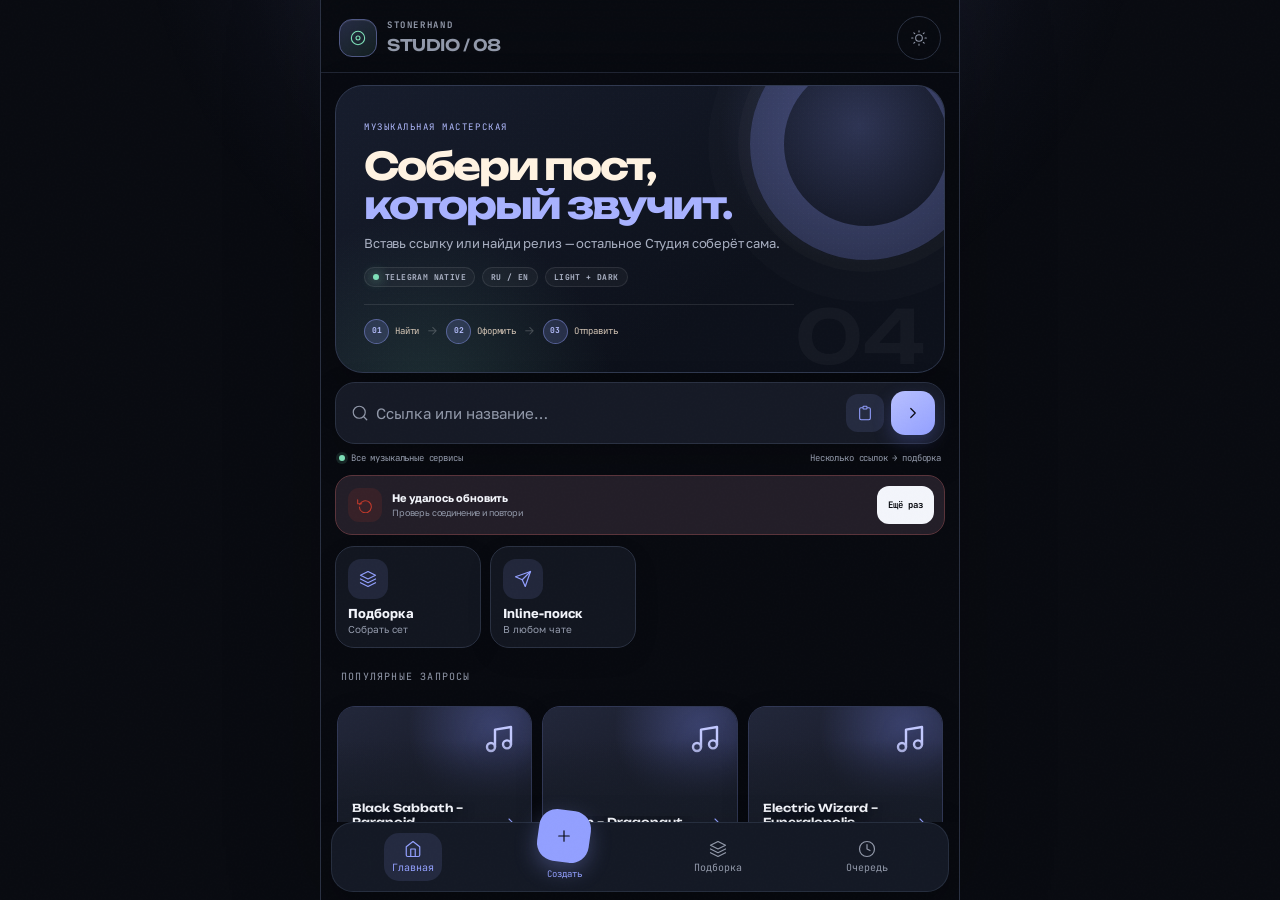
==== commit a7eaef26: "Studio 8: global UI and UX refresh" ====
--- a/webapp/index.html
+++ b/webapp/index.html
@@ -9,6 +9,7 @@
 <link rel="preconnect" href="https://fonts.gstatic.com" crossorigin>
 <link href="https://fonts.googleapis.com/css2?family=Unbounded:wght@500;600&family=Golos+Text:wght@400;600&family=JetBrains+Mono:wght@500;700&display=swap" rel="stylesheet">
 <link rel="stylesheet" href="/webapp/styles.css">
+<link rel="stylesheet" href="/webapp/studio-8.css">
 </head>
 <body class="dark">
 
@@ -46,7 +47,7 @@
     <div class="view" id="v-home">
       <div class="head">
         <div class="logo"><svg class="icon s16"><use href="#i-disc"/></svg></div>
-        <div class="brand-lockup"><span class="brand-name">STONERHAND</span><span class="wordmark">Studio / 04</span></div>
+        <div class="brand-lockup"><span class="brand-name">STONERHAND</span><span class="wordmark">Studio / 08</span></div>
         <span class="badge-admin hidden" id="admin-badge">ADMIN</span>
         <button class="theme-btn hidden" id="admin-tools" type="button" aria-label="Открыть статистику"><svg class="icon s16"><use href="#i-bar"/></svg></button>
         <button class="theme-btn" id="theme-btn" type="button" aria-label="Включить светлую тему"><svg class="icon s16"><use href="#i-sun"/></svg></button>
@@ -57,6 +58,11 @@
         <span class="hero-kicker" id="hero-kicker">MUSIC POST WORKSHOP</span>
         <h1 id="home-title">Собери пост,<br><em>который звучит.</em></h1>
         <p id="home-hint">Вставь ссылку или найди релиз — остальное Студия соберёт сама.</p>
+        <div class="hero-status" aria-label="Возможности Студии">
+          <span><i></i> Telegram native</span>
+          <span>RU / EN</span>
+          <span>light + dark</span>
+        </div>
         <div class="hero-flow" aria-label="Три шага создания поста">
           <span><b>01</b><small id="flow-find">Найти</small></span><i>→</i>
           <span><b>02</b><small id="flow-style">Оформить</small></span><i>→</i>
@@ -153,7 +159,13 @@
         <button class="format-pill" id="open-format"><svg class="icon s14"><use href="#i-sliders"/></svg>Оформление</button></div>
       <div class="result-scroll">
         <div class="result-intro"><span id="result-kicker">READY TO AIR</span><strong id="result-copy">Так пост увидит аудитория</strong></div>
-        <div class="result-readiness" id="result-readiness" aria-label="Готовность поста"></div>
+        <div class="result-health">
+          <div class="health-score" id="result-score" aria-label="Готовность поста">
+            <strong id="result-score-value">0</strong><span>%</span>
+            <small id="result-score-label">готово</small>
+          </div>
+          <div class="result-readiness" id="result-readiness" aria-label="Проверка готовности поста"></div>
+        </div>
         <div class="post-card" id="post-card"></div>
         <div class="status-note" id="status"></div>
       </div>
@@ -168,18 +180,24 @@
           <div class="format-preview-art" id="fmt-preview-art">♪</div>
           <div><span id="format-kicker">LIVE PREVIEW</span><strong id="fmt-preview-title">Релиз</strong><div class="format-meta"><small id="fmt-preview-sub">Исполнитель</small><small class="sync-state" id="fmt-sync" role="status">Сохранено</small></div></div>
         </div>
-        <div class="fsec">
+        <nav class="format-nav" id="format-nav" aria-label="Разделы оформления">
+          <button type="button" data-target="format-presets"><span>01</span><b id="format-nav-presets">Стиль</b></button>
+          <button type="button" data-target="format-copy"><span>02</span><b id="format-nav-copy">Текст</b></button>
+          <button type="button" data-target="tags-sec"><span>03</span><b id="format-nav-tags">Теги</b></button>
+          <button type="button" data-target="format-services"><span>04</span><b id="format-nav-services">Сервисы</b></button>
+        </nav>
+        <div class="fsec" id="format-presets">
           <div class="fsec-head" style="display:flex;align-items:center;justify-content:space-between">
             <span class="seclabel" id="t-presets">Пресеты</span>
             <button id="preset-save" style="background:none;border:none;color:var(--primary);font-family:'JetBrains Mono';font-size:11px">+ <span id="t-preset-save">сохранить</span></button>
           </div>
           <div class="fsec-body pad"><div class="chips" id="preset-list"></div></div>
         </div>
-        <div class="fsec">
+        <div class="fsec" id="format-content-section">
           <div class="fsec-head"><span class="seclabel" id="format-content">Содержимое</span></div>
           <div class="fsec-body" id="toggles"></div>
         </div>
-        <div class="fsec">
+        <div class="fsec" id="format-copy">
           <div class="fsec-head"><span class="seclabel" id="format-text">Свой текст</span></div>
           <div class="fsec-body pad">
             <textarea id="cta-input" rows="3" maxlength="200" placeholder="Добавь свой комментарий…"></textarea>
@@ -190,7 +208,7 @@
           <div class="fsec-head"><span class="seclabel" id="format-tags">Хэштеги</span></div>
           <div class="fsec-body pad"><div class="chips" id="tag-cloud"></div><div class="tag-suggestions" id="tag-suggestions"></div><div class="field-health" id="tag-health" role="status"></div></div>
         </div>
-        <div class="fsec">
+        <div class="fsec" id="format-services">
           <div class="fsec-head"><span class="seclabel" id="format-platforms">Платформы и порядок</span></div>
           <div class="fsec-body pad" id="pm-list"></div>
         </div>
@@ -202,7 +220,7 @@
     <div class="view hidden" id="v-crate">
       <div class="head"><button class="back" id="crate-back" aria-label="Назад"><svg class="icon s18"><use href="#i-cl"/></svg></button>
         <div class="sub"><span class="seclabel" id="crate-label">Подборка</span><div class="lbl" id="crate-count">0 треков</div></div><button class="format-pill" id="crate-edit" type="button"><svg class="icon s14"><use href="#i-sliders"/></svg><span id="crate-edit-label">Оформить</span></button></div>
-      <div class="scroll"><div class="crate-cover" id="crate-cover"><div class="crate-stack" id="crate-stack"><i></i><i></i><i></i></div><div><span id="crate-kicker">CURATED BY STONERHAND</span><strong id="crate-hero-title">Следующий сет</strong><small id="crate-cover-count">0 треков</small></div></div><div class="list" id="crate-list"></div><div class="status-note" id="crate-empty"></div></div>
+      <div class="scroll"><div class="crate-cover" id="crate-cover"><div class="crate-stack" id="crate-stack"><i></i><i></i><i></i></div><div><span id="crate-kicker">CURATED BY STONERHAND</span><strong id="crate-hero-title">Следующий сет</strong><small id="crate-cover-count">0 треков</small></div><div class="crate-health" id="crate-health"></div></div><div class="list" id="crate-list"></div><div class="status-note" id="crate-empty"></div></div>
       <div class="dock" id="crate-dock"><div class="dock-row"><button class="dock-primary hidden" id="crate-main"></button><button class="dock-ico hidden" id="crate-share" type="button" title="Поделиться подборкой" aria-label="Поделиться подборкой"><svg class="icon"><use href="#i-share"/></svg></button></div>
         <button class="crate-clear hidden" id="crate-clear" style="width:100%;margin-top:10px;background:none;border:none;color:var(--muted);font-size:12px;font-family:inherit;padding:8px"></button></div>
     </div>
@@ -211,6 +229,7 @@
     <div class="view hidden" id="v-queue">
       <div class="head"><button class="back" id="queue-back" aria-label="Назад"><svg class="icon s18"><use href="#i-cl"/></svg></button>
         <div class="sub"><span class="seclabel" id="queue-label">Очередь</span><div class="lbl" id="queue-count">0 постов</div></div></div>
+      <div class="screen-intro"><span>ON AIR NEXT</span><strong id="queue-intro-title">План эфира</strong><small id="queue-intro-copy">Все запланированные публикации в одном таймлайне</small></div>
       <div class="scroll"><div class="list" id="queue-list"></div><div class="status-note" id="queue-empty"></div></div>
     </div>
 
@@ -218,6 +237,7 @@
     <div class="view hidden" id="v-stats">
       <div class="head"><button class="back" id="stats-back" aria-label="Назад"><svg class="icon s18"><use href="#i-cl"/></svg></button>
         <div class="sub"><div class="lbl" id="stats-title">Статистика</div><span class="head-meta" id="stats-period">За всё время</span></div></div>
+      <div class="screen-intro stats-intro"><span>CHANNEL PULSE</span><strong id="stats-intro-title">Ритм канала</strong><small id="stats-intro-copy">Публикации, форматы и активность без лишнего шума</small></div>
       <div class="scroll" style="padding:0 16px 16px">
         <div class="kpi-grid" id="kpi-grid"></div>
         <div class="statcard"><div class="statcard-head"><span class="seclabel" id="stats-breakdown-label">Разбивка</span></div><div class="statcard-body" id="stat-breakdown"></div></div>
--- a/webapp/studio-8.css
+++ b/webapp/studio-8.css
@@ -0,0 +1,357 @@
+/* Studio 8 — adaptive workspace shell.
+   Kept separate from component CSS so the visual system can evolve without
+   mixing product layout with legacy component behavior. */
+
+:root,
+.dark {
+  --s8-bg: #090b11;
+  --s8-panel: #121620;
+  --s8-panel-strong: #171c28;
+  --s8-line: #2a3142;
+  --s8-violet: #93a0ff;
+  --s8-mint: #7ee0b8;
+  --s8-text: #f3f5fb;
+  --s8-muted: #9299aa;
+  --bg: var(--s8-bg);
+  --card: var(--s8-panel-strong);
+  --surface: var(--s8-panel);
+  --border: var(--s8-line);
+  --fg: var(--s8-text);
+  --muted: var(--s8-muted);
+  --primary: var(--s8-violet);
+  --acid: var(--s8-mint);
+}
+
+.light {
+  --s8-bg: #f3f5fa;
+  --s8-panel: #e9ecf4;
+  --s8-panel-strong: #ffffff;
+  --s8-line: #d8ddea;
+  --s8-violet: #5365da;
+  --s8-mint: #247f62;
+  --s8-text: #171a24;
+  --s8-muted: #646b7d;
+}
+
+body {
+  background:
+    radial-gradient(circle at 50% -10%, color-mix(in srgb, var(--primary) 13%, transparent), transparent 34%),
+    var(--bg);
+}
+
+body::before { opacity: .014; }
+
+.wrap {
+  max-width: 640px;
+  background: color-mix(in srgb, var(--bg) 96%, transparent);
+}
+
+.head {
+  min-height: 68px;
+  padding-inline: 18px;
+  border-bottom: 1px solid color-mix(in srgb, var(--border) 72%, transparent);
+  background: color-mix(in srgb, var(--bg) 88%, transparent);
+  backdrop-filter: blur(22px) saturate(1.2);
+}
+
+.head .logo {
+  width: 38px;
+  height: 38px;
+  border-radius: 13px;
+  color: var(--acid);
+  background: linear-gradient(145deg, color-mix(in srgb, var(--primary) 22%, transparent), color-mix(in srgb, var(--acid) 10%, transparent));
+  border-color: color-mix(in srgb, var(--primary) 35%, var(--border));
+  box-shadow: inset 0 1px rgba(255,255,255,.08);
+}
+
+.brand-lockup { display: flex; flex: 1; min-width: 0; flex-direction: column; }
+.brand-name { font: 700 9px/1.1 "JetBrains Mono", monospace; letter-spacing: .18em; color: var(--muted); }
+.head .wordmark { font: 600 16px/1.25 "Unbounded", "Golos Text", sans-serif; letter-spacing: -.03em; }
+
+.home-hero {
+  min-height: auto;
+  margin: 12px 14px 0;
+  padding: 22px 20px 19px;
+  border-radius: 28px;
+  overflow: hidden;
+  background:
+    radial-gradient(circle at 86% 14%, rgba(147,160,255,.24), transparent 24%),
+    radial-gradient(circle at 15% 110%, rgba(126,224,184,.13), transparent 31%),
+    linear-gradient(145deg, #171d2d, #0d111b 67%);
+  border: 1px solid #303950;
+  box-shadow: 0 18px 50px rgba(0,0,0,.22);
+}
+
+.light .home-hero {
+  background:
+    radial-gradient(circle at 86% 14%, rgba(147,160,255,.28), transparent 24%),
+    linear-gradient(145deg, #202944, #111624 70%);
+}
+
+.home-hero::before {
+  right: -38px;
+  top: -58px;
+  width: 164px;
+  height: 164px;
+  box-shadow: 0 0 0 12px rgba(255,255,255,.018), 0 0 0 42px rgba(255,255,255,.012);
+}
+
+.home-hero h1 {
+  max-width: 500px;
+  margin: 10px 0 9px;
+  font-size: clamp(26px, 7.4vw, 38px);
+  line-height: 1.04;
+  letter-spacing: -.055em;
+}
+
+.home-hero p { max-width: 470px; color: #a9b0c2; font-size: 13px; }
+.hero-status { display: flex; flex-wrap: wrap; gap: 7px; margin-top: 14px; }
+.hero-status span {
+  display: inline-flex;
+  align-items: center;
+  gap: 6px;
+  padding: 5px 8px;
+  border: 1px solid rgba(255,255,255,.09);
+  border-radius: 999px;
+  background: rgba(255,255,255,.035);
+  color: #aeb5c8;
+  font: 700 8px/1 "JetBrains Mono", monospace;
+  letter-spacing: .05em;
+  text-transform: uppercase;
+}
+.hero-status i { width: 6px; height: 6px; border-radius: 50%; background: var(--acid); box-shadow: 0 0 12px var(--acid); }
+.hero-flow { margin-top: 17px; padding-top: 14px; }
+
+.home-search { position: relative; z-index: 3; margin-top: -1px; padding: 10px 14px 0; }
+.searchbar {
+  min-height: 58px;
+  padding: 8px 9px 8px 15px;
+  border-radius: 20px;
+  background: color-mix(in srgb, var(--card) 96%, transparent);
+  box-shadow: 0 14px 36px rgba(0,0,0,.18);
+}
+.searchbar.focus { box-shadow: 0 0 0 3px color-mix(in srgb,var(--primary) 15%,transparent), 0 16px 38px rgba(0,0,0,.2); }
+.searchbar input { font-size: 15px; }
+.search-go { width: 44px; height: 44px; border-radius: 14px; background: linear-gradient(145deg, #b8c0ff, var(--primary)); box-shadow: 0 7px 18px rgba(97,113,220,.28); }
+.paste-btn { width: 38px; height: 38px; border-radius: 12px; }
+.search-support { padding-inline: 4px; }
+
+.resume-card {
+  margin: 11px 14px 0;
+  padding: 11px;
+  border-radius: 20px;
+  background:
+    radial-gradient(circle at 90% 0, color-mix(in srgb,var(--primary) 16%,transparent), transparent 42%),
+    var(--surface);
+}
+
+.quick {
+  grid-template-columns: repeat(2, minmax(0, 1fr));
+  gap: 9px;
+  padding: 11px 14px 5px;
+}
+.quick button {
+  min-height: 76px;
+  flex-direction: row;
+  justify-content: flex-start;
+  padding: 12px;
+  text-align: left;
+  font-family: "Golos Text", sans-serif;
+  border-radius: 19px;
+  background: var(--surface);
+}
+.quick button > span:nth-child(2) { display: flex; min-width: 0; flex-direction: column; }
+.quick button b { color: var(--fg); font-size: 13px; }
+.quick button small { color: var(--muted); font-size: 10px; }
+.quick-icon { width: 40px; height: 40px; flex: 0 0 40px; border-radius: 13px; background: color-mix(in srgb,var(--primary) 12%,transparent); color: var(--primary); }
+
+.list-head { padding-top: 17px; }
+.row {
+  border-radius: 18px;
+  background: color-mix(in srgb, var(--surface) 94%, transparent);
+}
+.row:hover { border-color: color-mix(in srgb,var(--primary) 34%,var(--border)); }
+
+.result-scroll { padding-top: 4px; }
+.result-intro {
+  max-width: 520px;
+  margin: 0 auto 10px;
+  padding: 0 2px;
+}
+.result-health {
+  display: grid;
+  grid-template-columns: 76px minmax(0,1fr);
+  align-items: center;
+  gap: 10px;
+  max-width: 520px;
+  margin: 0 auto 12px;
+  padding: 10px;
+  border: 1px solid var(--border);
+  border-radius: 20px;
+  background: var(--surface);
+}
+.health-score {
+  --health: 0;
+  position: relative;
+  width: 66px;
+  height: 66px;
+  display: flex;
+  align-items: center;
+  justify-content: center;
+  border: 4px solid transparent;
+  border-radius: 50%;
+  background:
+    linear-gradient(var(--surface),var(--surface)) padding-box,
+    conic-gradient(var(--acid) calc(var(--health) * 1%), color-mix(in srgb,var(--primary) 16%,var(--border)) 0) border-box;
+  font-family: "JetBrains Mono", monospace;
+  transition: background .3s ease;
+}
+.health-score[data-level="attention"] { --acid: #ffb273; }
+.health-score[data-level="ready"] { box-shadow: 0 0 22px color-mix(in srgb,var(--acid) 18%,transparent); }
+.health-score strong { font-size: 16px; }
+.health-score > span { margin-top: 1px; font-size: 8px; color: var(--muted); }
+.health-score small { position: absolute; bottom: 9px; font-size: 6px; color: var(--muted); text-transform: uppercase; letter-spacing: .08em; }
+.result-readiness { display: grid; grid-template-columns: 1fr 1fr; gap: 6px; margin: 0; }
+.result-readiness span { min-height: 32px; padding: 7px 8px; border-radius: 10px; background: var(--card); font-size: 9px; }
+.post-card { max-width: 520px; margin-inline: auto; border-radius: 27px; box-shadow: 0 22px 55px rgba(0,0,0,.2); }
+.post-title { font-size: clamp(18px, 5.4vw, 24px); }
+
+.format-preview {
+  position: sticky;
+  top: 0;
+  z-index: 4;
+  border-radius: 20px;
+  background: color-mix(in srgb,var(--card) 92%,transparent);
+  backdrop-filter: blur(22px);
+}
+.format-nav {
+  position: sticky;
+  top: 88px;
+  z-index: 3;
+  display: grid;
+  grid-template-columns: repeat(4, minmax(0,1fr));
+  gap: 6px;
+  margin: 0 0 13px;
+  padding: 7px;
+  border: 1px solid var(--border);
+  border-radius: 17px;
+  background: color-mix(in srgb,var(--bg) 90%,transparent);
+  backdrop-filter: blur(20px);
+}
+.format-nav button {
+  min-width: 0;
+  min-height: 44px;
+  padding: 6px 4px;
+  border: 0;
+  border-radius: 11px;
+  background: transparent;
+  color: var(--muted);
+  font-family: "Golos Text", sans-serif;
+}
+.format-nav button:active,
+.format-nav button.active { background: var(--surface); color: var(--fg); }
+.format-nav span { display: block; font: 700 7px "JetBrains Mono", monospace; color: var(--primary); }
+.format-nav b { display: block; overflow: hidden; font-size: 10px; text-overflow: ellipsis; }
+.fsec { border-radius: 19px; }
+.fsec-head { padding: 14px 15px; }
+.toggle-row { min-height: 52px; }
+
+.crate-cover {
+  position: relative;
+  grid-template-columns: auto minmax(0,1fr) auto;
+  align-items: center;
+  max-width: 604px;
+  margin-inline: auto;
+  border-radius: 27px;
+  box-shadow: 0 18px 50px rgba(0,0,0,.2);
+}
+.crate-health {
+  --health: 0;
+  width: 48px;
+  height: 48px;
+  display: flex;
+  align-items: center;
+  justify-content: center;
+  border: 3px solid transparent;
+  border-radius: 50%;
+  background:
+    linear-gradient(#111725,#111725) padding-box,
+    conic-gradient(var(--acid) calc(var(--health) * 1%), rgba(255,255,255,.13) 0) border-box;
+  color: #fff;
+  font: 700 10px "JetBrains Mono", monospace;
+  transition: background .3s ease;
+}
+.crate-health[data-level="attention"] { --acid: #ffb273; }
+
+.screen-intro {
+  margin: 3px 16px 12px;
+  padding: 16px;
+  border: 1px solid var(--border);
+  border-radius: 21px;
+  background:
+    radial-gradient(circle at 90% 10%, color-mix(in srgb,var(--primary) 15%,transparent), transparent 35%),
+    var(--surface);
+}
+.screen-intro span { display: block; color: var(--primary); font: 700 8px "JetBrains Mono", monospace; letter-spacing: .12em; }
+.screen-intro strong { display: block; margin-top: 5px; font: 600 18px "Unbounded","Golos Text",sans-serif; }
+.screen-intro small { display: block; margin-top: 4px; color: var(--muted); font-size: 11px; }
+#queue-list { position: relative; }
+#queue-list::before { content:""; position:absolute; left:39px; top:8px; bottom:18px; width:1px; background:linear-gradient(var(--primary),var(--border)); }
+#queue-list .row { position: relative; }
+#queue-list .row::before { content:""; position:absolute; left:-5px; width:8px; height:8px; border:3px solid var(--bg); border-radius:50%; background:var(--primary); }
+
+.kpi { min-height: 116px; border-radius: 21px; background: linear-gradient(145deg,var(--surface),var(--card)); }
+.kpi .k-v { font-size: 30px; letter-spacing: -.05em; }
+.statcard { border-radius: 21px; }
+
+.tabbar {
+  width: calc(100% - 20px);
+  max-width: 620px;
+  margin: 0 auto calc(8px + max(env(safe-area-inset-bottom),var(--tg-safe-bottom)));
+  padding: 7px;
+  border: 1px solid color-mix(in srgb,var(--border) 88%,transparent);
+  border-radius: 22px;
+  background: color-mix(in srgb,var(--card) 91%,transparent);
+  box-shadow: 0 16px 42px rgba(0,0,0,.25);
+  backdrop-filter: blur(24px);
+}
+.tabbar button { border-radius: 15px; }
+.tabbar button.active { background: color-mix(in srgb,var(--primary) 12%,transparent); }
+.create-tab > span { box-shadow: 0 8px 22px color-mix(in srgb,var(--primary) 30%,transparent); }
+
+.dock { max-width: 640px; }
+.sheet { max-width: 640px; }
+
+@media (min-width: 560px) {
+  .home-hero { padding: 28px; }
+  .hero-flow { max-width: 430px; }
+  .quick { grid-template-columns: repeat(4, minmax(0,1fr)); }
+  .quick button { min-height: 96px; flex-direction: column; align-items: flex-start; }
+  #v-format > .scroll { display: grid; grid-template-columns: 1fr 1fr; gap: 12px; align-content: start; }
+  #v-format .format-preview,
+  #v-format .format-nav { grid-column: 1 / -1; width: 100%; }
+  #v-format .fsec { margin-bottom: 0; }
+  #format-services { grid-column: 1 / -1; }
+  .kpi-grid { grid-template-columns: repeat(4, 1fr); }
+}
+
+@media (max-width: 360px) {
+  .home-hero { margin-inline: 10px; padding: 18px 16px; }
+  .hero-status span:nth-child(n+3) { display: none; }
+  .home-search,
+  .quick { padding-inline: 10px; }
+  .resume-card { margin-inline: 10px; grid-template-columns: 46px minmax(0,1fr); }
+  .resume-art { width: 46px; height: 46px; }
+  #resume-open { grid-column: 1 / -1; justify-content: center; width: 100%; }
+  .result-health { grid-template-columns: 62px minmax(0,1fr); }
+  .health-score { width: 56px; height: 56px; }
+  .result-readiness { grid-template-columns: 1fr; }
+  .result-readiness span:nth-child(n+3) { display: none; }
+  .format-nav b { font-size: 8px; }
+  .crate-health { display: none; }
+}
+
+@media (prefers-reduced-motion: reduce) {
+  .health-score,
+  .crate-health { transition: none; }
+}
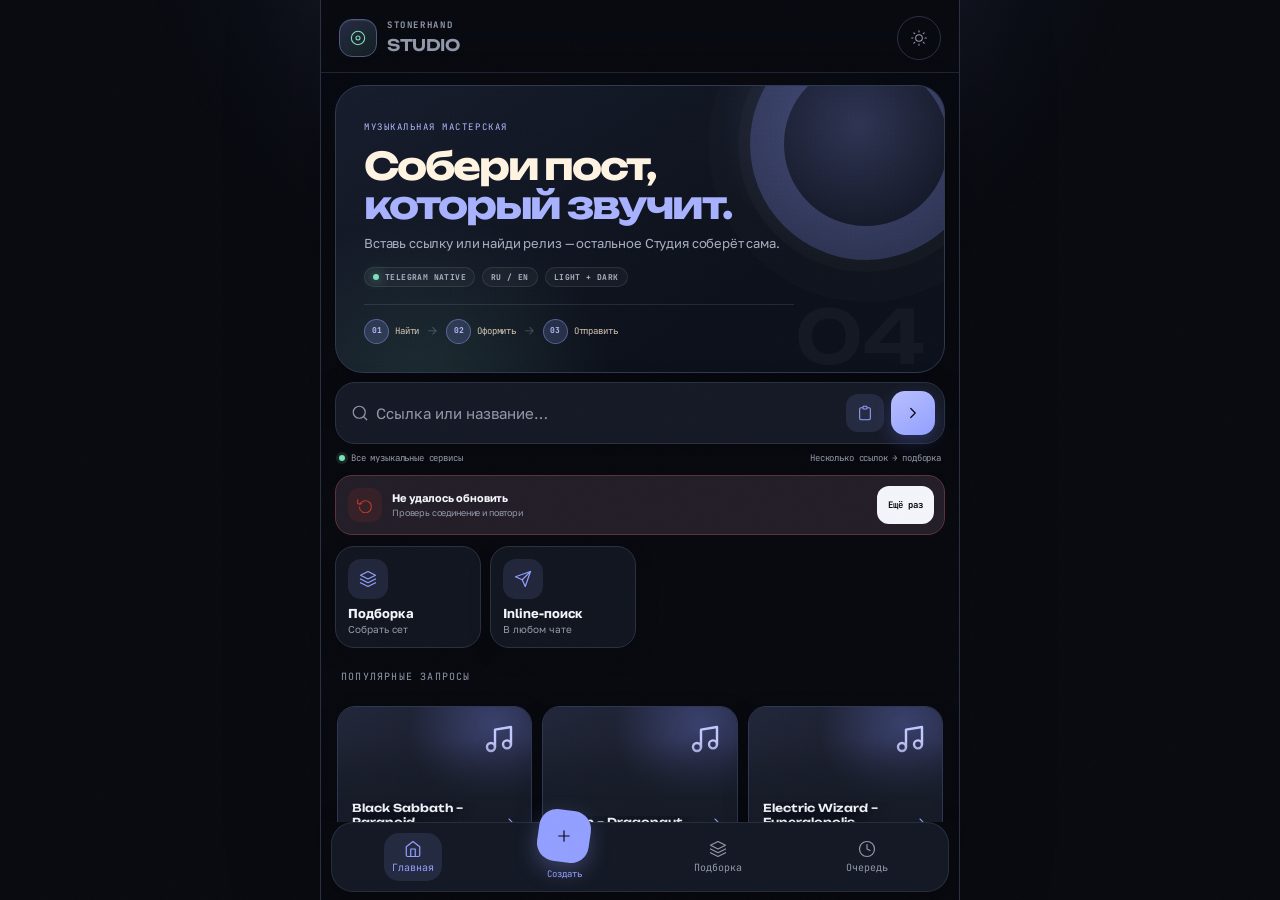
==== commit d4d76431: "Remove internal Studio version label" ====
--- a/webapp/index.html
+++ b/webapp/index.html
@@ -47,7 +47,7 @@
     <div class="view" id="v-home">
       <div class="head">
         <div class="logo"><svg class="icon s16"><use href="#i-disc"/></svg></div>
-        <div class="brand-lockup"><span class="brand-name">STONERHAND</span><span class="wordmark">Studio / 08</span></div>
+        <div class="brand-lockup"><span class="brand-name">STONERHAND</span><span class="wordmark">Studio</span></div>
         <span class="badge-admin hidden" id="admin-badge">ADMIN</span>
         <button class="theme-btn hidden" id="admin-tools" type="button" aria-label="Открыть статистику"><svg class="icon s16"><use href="#i-bar"/></svg></button>
         <button class="theme-btn" id="theme-btn" type="button" aria-label="Включить светлую тему"><svg class="icon s16"><use href="#i-sun"/></svg></button>
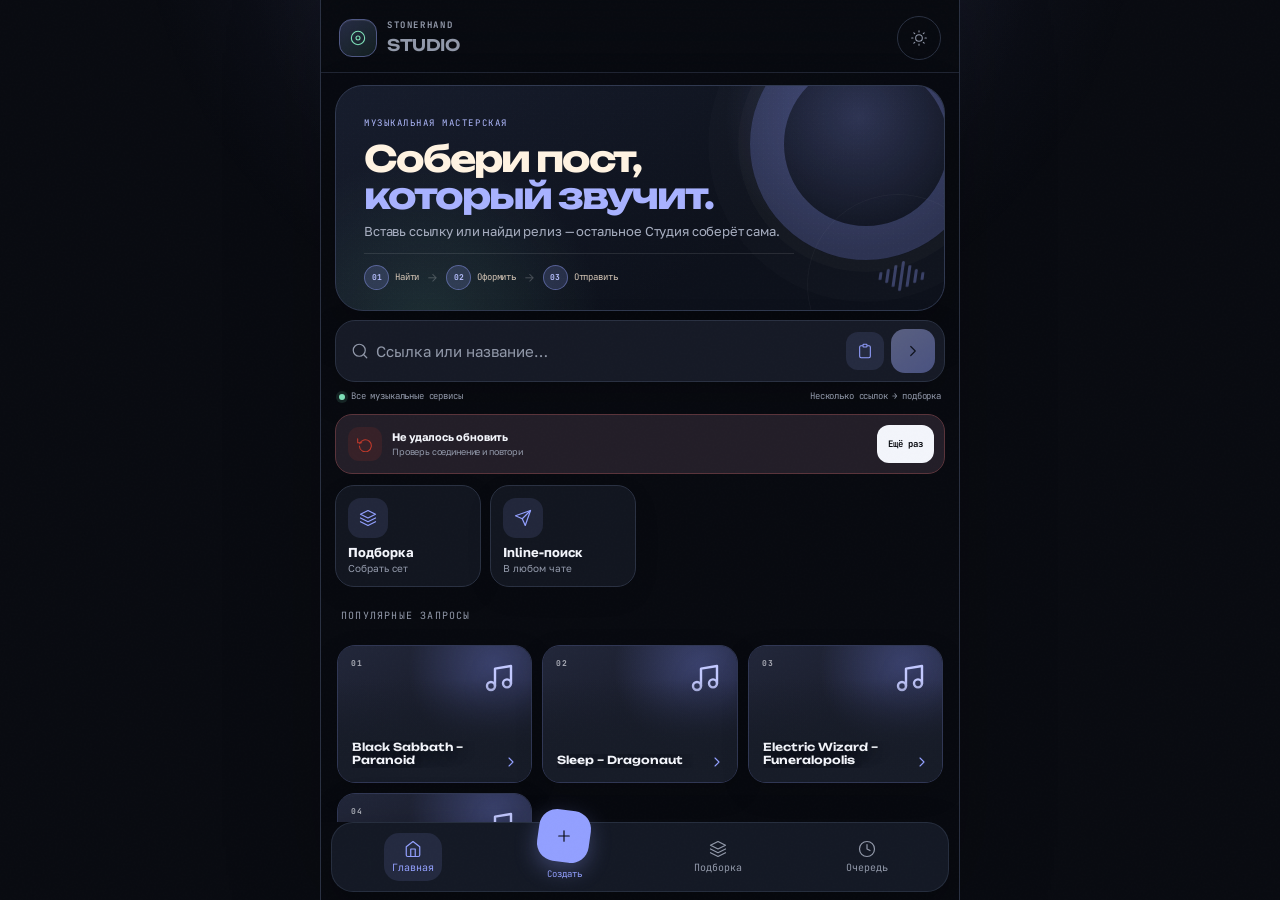
==== commit d194c1fa: "Global UI and performance refresh" ====
--- a/webapp/index.html
+++ b/webapp/index.html
@@ -9,7 +9,7 @@
 <link rel="preconnect" href="https://fonts.gstatic.com" crossorigin>
 <link href="https://fonts.googleapis.com/css2?family=Unbounded:wght@500;600&family=Golos+Text:wght@400;600&family=JetBrains+Mono:wght@500;700&display=swap" rel="stylesheet">
 <link rel="stylesheet" href="/webapp/styles.css">
-<link rel="stylesheet" href="/webapp/studio-8.css">
+<link rel="stylesheet" href="/webapp/studio-shell.css">
 </head>
 <body class="dark">
 
@@ -55,14 +55,10 @@
       </div>
       <section class="home-hero" aria-labelledby="home-title">
         <div class="hero-noise"></div>
+        <div class="hero-signal" aria-hidden="true"><i></i><i></i><i></i><i></i><i></i><i></i><i></i></div>
         <span class="hero-kicker" id="hero-kicker">MUSIC POST WORKSHOP</span>
         <h1 id="home-title">Собери пост,<br><em>который звучит.</em></h1>
         <p id="home-hint">Вставь ссылку или найди релиз — остальное Студия соберёт сама.</p>
-        <div class="hero-status" aria-label="Возможности Студии">
-          <span><i></i> Telegram native</span>
-          <span>RU / EN</span>
-          <span>light + dark</span>
-        </div>
         <div class="hero-flow" aria-label="Три шага создания поста">
           <span><b>01</b><small id="flow-find">Найти</small></span><i>→</i>
           <span><b>02</b><small id="flow-style">Оформить</small></span><i>→</i>
@@ -72,12 +68,12 @@
       <div class="searchbox home-search">
         <div class="searchbar" id="searchbar">
           <svg class="icon s18" style="color:var(--muted)"><use href="#i-search"/></svg>
-          <input id="query" aria-label="Ссылка или название релиза" placeholder="Ссылка или название…" autocomplete="off" enterkeyhint="search">
+          <input id="query" aria-label="Ссылка или название релиза" aria-describedby="support-label batch-label" placeholder="Ссылка или название…" autocomplete="off" enterkeyhint="search">
           <button class="paste-btn" id="paste-btn" type="button" aria-label="Вставить из буфера" title="Вставить из буфера"><svg class="icon s16"><use href="#i-clipboard"/></svg></button>
           <button class="clear" id="clear" type="button" aria-label="Очистить поиск"><svg class="icon s16"><use href="#i-x"/></svg></button>
-          <button class="search-go" id="search-go" type="button" aria-label="Найти релиз"><svg class="icon s18"><use href="#i-cr"/></svg></button>
-        </div>
-        <div class="search-support"><span><i></i><span id="support-label">Все музыкальные сервисы</span></span><small id="batch-label">Несколько ссылок → подборка</small></div>
+          <button class="search-go" id="search-go" type="button" aria-label="Найти релиз" disabled><svg class="icon s18"><use href="#i-cr"/></svg></button>
+        </div>
+        <div class="search-support"><span><i></i><span id="support-label">Все музыкальные сервисы</span></span><small id="batch-label" aria-live="polite">Несколько ссылок → подборка</small></div>
         <div class="inline-alert hidden" id="home-alert" role="status">
           <span class="alert-icon"><svg class="icon s16"><use href="#i-undo"/></svg></span>
           <span><b id="home-alert-title">Не удалось обновить</b><small id="home-alert-copy">Проверь соединение и повтори</small></span>
--- a/webapp/styles.css
+++ b/webapp/styles.css
@@ -139,7 +139,9 @@
   .result-scroll { flex: 1; overflow-y: auto; padding: 0 16px 150px; }
   .post-card { border-radius: 24px; overflow: hidden; border: 1px solid var(--border); background: var(--card); }
   .cover { position: relative; }
-  .cover img { width: 100%; aspect-ratio: 1/1; object-fit: cover; display: block; background: var(--surface); }
+  .cover .cover-art { width: 100%; aspect-ratio: 1/1; object-fit: cover; display: flex; align-items: center; justify-content: center; background: var(--surface); }
+  .cover .cover-fallback { aspect-ratio: 16/10; }
+  .cover-fallback { color: var(--muted); font-size: clamp(42px, 16vw, 76px); background: radial-gradient(circle at 50% 42%, color-mix(in srgb,var(--primary) 17%,var(--surface)), var(--surface) 68%) !important; }
   .cover .grad { position: absolute; inset: 0; background: linear-gradient(to bottom, transparent 35%, rgba(0,0,0,.6)); }
   .cover .prev-badge { position: absolute; top: 12px; right: 12px; padding: 4px 8px; border-radius: 8px; font-family: "JetBrains Mono"; font-size: 10px; background: rgba(0,0,0,.6); color: rgba(255,255,255,.75); }
   .cover .eq { position: absolute; bottom: 20px; left: 16px; display: none; align-items: flex-end; gap: 2px; height: 18px; }
@@ -150,7 +152,8 @@
   .play-btn:active { transform: scale(.95); }
   .compact-top { display: flex; gap: 14px; padding: 16px 16px 0; }
   .compact-cover { position: relative; width: 84px; height: 84px; border-radius: 14px; overflow: hidden; flex-shrink: 0; }
-  .compact-cover img { width: 100%; height: 100%; object-fit: cover; }
+  .compact-cover .compact-art { width: 100%; height: 100%; object-fit: cover; display: flex; align-items: center; justify-content: center; }
+  .compact-cover .cover-fallback { font-size: 30px; }
   .post-inner { padding: 16px; }
   .post-headrow { display: flex; align-items: flex-start; justify-content: space-between; gap: 12px; margin-bottom: 8px; }
   .post-title { font-family: "Unbounded", "Golos Text", sans-serif; font-size: 19px; font-weight: 600; line-height: 1.15; }
@@ -374,7 +377,13 @@
 .home-hero { position:relative;margin:4px 16px 12px;padding:26px 22px 23px;overflow:hidden;border:1px solid color-mix(in srgb,var(--primary) 38%,var(--border));border-radius:28px;background:linear-gradient(145deg,#23140b 0%,#120e0b 58%,#282014 100%);color:#fff3e2;box-shadow:0 22px 55px rgba(0,0,0,.22); }
 .light .home-hero { background:linear-gradient(145deg,#3a1c0e,#17110d 62%,#3b2e1d); }
 .home-hero::before { content:"";position:absolute;width:210px;height:210px;border:34px solid rgba(239,125,35,.2);border-radius:50%;right:-92px;top:-88px;box-shadow:0 0 0 10px rgba(255,255,255,.025),0 0 0 44px rgba(255,255,255,.018); }
-.home-hero::after { content:"04";position:absolute;right:18px;bottom:-19px;font-family:"Unbounded";font-size:74px;font-weight:600;color:rgba(255,255,255,.035); }
+.home-hero::after { content:"";position:absolute;right:-45px;bottom:-66px;width:180px;height:180px;border:1px solid rgba(255,255,255,.035);border-radius:50%; }
+.hero-signal { position:absolute;right:20px;bottom:18px;display:flex;align-items:center;gap:4px;height:32px;opacity:.32;transform:skewX(-8deg); }
+.hero-signal i { width:3px;height:8px;border-radius:3px;background:var(--primary);animation:hero-wave 1.8s ease-in-out infinite;transform-origin:center; }
+.hero-signal i:nth-child(2),.hero-signal i:nth-child(6){animation-delay:.15s;height:14px}
+.hero-signal i:nth-child(3),.hero-signal i:nth-child(5){animation-delay:.3s;height:22px}
+.hero-signal i:nth-child(4){animation-delay:.45s;height:30px}
+@keyframes hero-wave { 0%,100%{transform:scaleY(.55);opacity:.55}50%{transform:scaleY(1);opacity:1} }
 .hero-noise { position:absolute;inset:0;opacity:.18;background-image:radial-gradient(rgba(255,255,255,.35) .65px,transparent .65px);background-size:5px 5px;mix-blend-mode:overlay; }
 .hero-kicker,.result-intro span,.crate-cover span,.format-preview span,.sheet-kicker { position:relative;font-family:"JetBrains Mono";font-size:9px;letter-spacing:.17em;color:#f2a35f; }
 .home-hero h1 { position:relative;font-family:"Unbounded";font-size:27px;line-height:1.08;letter-spacing:-.045em;margin:13px 0 13px;max-width:330px; }
@@ -421,6 +430,7 @@
 #suggestions .row-meta { flex:0 1 auto;width:calc(100% - 30px);min-width:0;margin-top:auto; }
 #suggestions .row-title { color:var(--fg);white-space:normal;overflow-wrap:anywhere;line-height:1.24;font-family:"Unbounded";font-size:11px;text-shadow:0 2px 14px var(--bg); }
 #suggestions>.row>.suggestion-arrow { position:absolute;right:12px;bottom:12px;color:var(--primary); }
+.suggestion-index { position:absolute;z-index:1;top:12px;left:13px;color:color-mix(in srgb,var(--fg) 66%,transparent);font:700 8px "JetBrains Mono",monospace;letter-spacing:.12em; }
 .dark #suggestions .row { border-color:#4b3b2e;background:#211c17; }
 .dark #suggestions .row-art { color:#f5ba78;background:radial-gradient(circle at 82% 16%,rgba(239,125,35,.38),transparent 45%),linear-gradient(155deg,#29231d,#15120f); }
 #hist-list { display:grid;grid-template-columns:1fr 1fr;gap:10px; }
--- a/webapp/studio-shell.css
+++ b/webapp/studio-shell.css
@@ -0,0 +1,370 @@
+/* Adaptive Studio workspace shell.
+   Kept separate from component CSS so the visual system can evolve without
+   mixing product layout with legacy component behavior. */
+
+:root,
+.dark {
+  --s8-bg: #090b11;
+  --s8-panel: #121620;
+  --s8-panel-strong: #171c28;
+  --s8-line: #2a3142;
+  --s8-violet: #93a0ff;
+  --s8-mint: #7ee0b8;
+  --s8-text: #f3f5fb;
+  --s8-muted: #9299aa;
+  --bg: var(--s8-bg);
+  --card: var(--s8-panel-strong);
+  --surface: var(--s8-panel);
+  --border: var(--s8-line);
+  --fg: var(--s8-text);
+  --muted: var(--s8-muted);
+  --primary: var(--s8-violet);
+  --acid: var(--s8-mint);
+}
+
+.light {
+  --s8-bg: #f3f5fa;
+  --s8-panel: #e9ecf4;
+  --s8-panel-strong: #ffffff;
+  --s8-line: #d8ddea;
+  --s8-violet: #5365da;
+  --s8-mint: #247f62;
+  --s8-text: #171a24;
+  --s8-muted: #646b7d;
+}
+
+body {
+  background:
+    radial-gradient(circle at 50% -10%, color-mix(in srgb, var(--primary) 13%, transparent), transparent 34%),
+    var(--bg);
+}
+
+body::before { opacity: .014; }
+
+.wrap {
+  max-width: 640px;
+  background: color-mix(in srgb, var(--bg) 96%, transparent);
+}
+
+.head {
+  min-height: 68px;
+  padding-inline: 18px;
+  border-bottom: 1px solid color-mix(in srgb, var(--border) 72%, transparent);
+  background: color-mix(in srgb, var(--bg) 88%, transparent);
+  backdrop-filter: blur(22px) saturate(1.2);
+}
+
+.head .logo {
+  width: 38px;
+  height: 38px;
+  border-radius: 13px;
+  color: var(--acid);
+  background: linear-gradient(145deg, color-mix(in srgb, var(--primary) 22%, transparent), color-mix(in srgb, var(--acid) 10%, transparent));
+  border-color: color-mix(in srgb, var(--primary) 35%, var(--border));
+  box-shadow: inset 0 1px rgba(255,255,255,.08);
+}
+
+.brand-lockup { display: flex; flex: 1; min-width: 0; flex-direction: column; }
+.brand-name { font: 700 9px/1.1 "JetBrains Mono", monospace; letter-spacing: .18em; color: var(--muted); }
+.head .wordmark { font: 600 16px/1.25 "Unbounded", "Golos Text", sans-serif; letter-spacing: -.03em; }
+
+.home-hero {
+  min-height: auto;
+  margin: 12px 14px 0;
+  padding: 19px 20px 16px;
+  border-radius: 28px;
+  overflow: hidden;
+  background:
+    radial-gradient(circle at 86% 14%, rgba(147,160,255,.24), transparent 24%),
+    radial-gradient(circle at 15% 110%, rgba(126,224,184,.13), transparent 31%),
+    linear-gradient(145deg, #171d2d, #0d111b 67%);
+  border: 1px solid #303950;
+  box-shadow: 0 18px 50px rgba(0,0,0,.22);
+}
+
+.light .home-hero {
+  background:
+    radial-gradient(circle at 86% 14%, rgba(147,160,255,.28), transparent 24%),
+    linear-gradient(145deg, #202944, #111624 70%);
+}
+
+.home-hero::before {
+  right: -38px;
+  top: -58px;
+  width: 164px;
+  height: 164px;
+  box-shadow: 0 0 0 12px rgba(255,255,255,.018), 0 0 0 42px rgba(255,255,255,.012);
+}
+
+.home-hero h1 {
+  max-width: 500px;
+  margin: 8px 0 7px;
+  font-size: clamp(25px, 7vw, 36px);
+  line-height: 1.04;
+  letter-spacing: -.055em;
+}
+
+.home-hero p { max-width: 470px; color: #a9b0c2; font-size: 13px; }
+.hero-status { display: flex; flex-wrap: wrap; gap: 7px; margin-top: 14px; }
+.hero-status span {
+  display: inline-flex;
+  align-items: center;
+  gap: 6px;
+  padding: 5px 8px;
+  border: 1px solid rgba(255,255,255,.09);
+  border-radius: 999px;
+  background: rgba(255,255,255,.035);
+  color: #aeb5c8;
+  font: 700 8px/1 "JetBrains Mono", monospace;
+  letter-spacing: .05em;
+  text-transform: uppercase;
+}
+.hero-status i { width: 6px; height: 6px; border-radius: 50%; background: var(--acid); box-shadow: 0 0 12px var(--acid); }
+.hero-flow { margin-top: 13px; padding-top: 11px; padding-right: 66px; }
+
+.home-search { position: relative; z-index: 3; margin-top: -1px; padding: 10px 14px 0; }
+.searchbar {
+  min-height: 58px;
+  padding: 8px 9px 8px 15px;
+  border-radius: 20px;
+  background: color-mix(in srgb, var(--card) 96%, transparent);
+  box-shadow: 0 14px 36px rgba(0,0,0,.18);
+}
+.searchbar.focus { box-shadow: 0 0 0 3px color-mix(in srgb,var(--primary) 15%,transparent), 0 16px 38px rgba(0,0,0,.2); }
+.searchbar.batch { border-color:color-mix(in srgb,var(--acid) 60%,var(--border));box-shadow:0 0 0 3px color-mix(in srgb,var(--acid) 10%,transparent),0 16px 38px rgba(0,0,0,.2); }
+.searchbar input { font-size: 15px; }
+.search-go { width: 44px; height: 44px; border-radius: 14px; background: linear-gradient(145deg, #b8c0ff, var(--primary)); box-shadow: 0 7px 18px rgba(97,113,220,.28); }
+.searchbar.batch .search-go { background:linear-gradient(145deg,color-mix(in srgb,var(--acid) 80%,white),var(--acid));box-shadow:0 7px 18px color-mix(in srgb,var(--acid) 24%,transparent); }
+.search-go:disabled { opacity:.42;box-shadow:none; }
+.paste-btn { width: 38px; height: 38px; border-radius: 12px; }
+.search-support { padding-inline: 4px; }
+.search-support .batch-ready { color:var(--acid);font-weight:700; }
+
+.resume-card {
+  margin: 11px 14px 0;
+  padding: 11px;
+  border-radius: 20px;
+  background:
+    radial-gradient(circle at 90% 0, color-mix(in srgb,var(--primary) 16%,transparent), transparent 42%),
+    var(--surface);
+}
+
+.quick {
+  grid-template-columns: repeat(2, minmax(0, 1fr));
+  gap: 9px;
+  padding: 11px 14px 5px;
+}
+.quick button {
+  min-height: 76px;
+  flex-direction: row;
+  justify-content: flex-start;
+  padding: 12px;
+  text-align: left;
+  font-family: "Golos Text", sans-serif;
+  border-radius: 19px;
+  background: var(--surface);
+}
+.quick button > span:nth-child(2) { display: flex; min-width: 0; flex-direction: column; }
+.quick button b { color: var(--fg); font-size: 13px; }
+.quick button small { color: var(--muted); font-size: 10px; }
+.quick-icon { width: 40px; height: 40px; flex: 0 0 40px; border-radius: 13px; background: color-mix(in srgb,var(--primary) 12%,transparent); color: var(--primary); }
+
+.list-head { padding-top: 17px; }
+.row {
+  border-radius: 18px;
+  background: color-mix(in srgb, var(--surface) 94%, transparent);
+}
+.row:hover { border-color: color-mix(in srgb,var(--primary) 34%,var(--border)); }
+
+.result-scroll { padding-top: 4px; }
+.result-intro {
+  max-width: 520px;
+  margin: 0 auto 10px;
+  padding: 0 2px;
+}
+.result-health {
+  display: grid;
+  grid-template-columns: 76px minmax(0,1fr);
+  align-items: center;
+  gap: 10px;
+  max-width: 520px;
+  margin: 0 auto 12px;
+  padding: 10px;
+  border: 1px solid var(--border);
+  border-radius: 20px;
+  background: var(--surface);
+}
+.health-score {
+  --health: 0;
+  position: relative;
+  width: 66px;
+  height: 66px;
+  display: flex;
+  align-items: center;
+  justify-content: center;
+  border: 4px solid transparent;
+  border-radius: 50%;
+  background:
+    linear-gradient(var(--surface),var(--surface)) padding-box,
+    conic-gradient(var(--acid) calc(var(--health) * 1%), color-mix(in srgb,var(--primary) 16%,var(--border)) 0) border-box;
+  font-family: "JetBrains Mono", monospace;
+  transition: background .3s ease;
+}
+.health-score[data-level="attention"] { --acid: #ffb273; }
+.health-score[data-level="ready"] { box-shadow: 0 0 22px color-mix(in srgb,var(--acid) 18%,transparent); }
+.health-score strong { font-size: 16px; }
+.health-score > span { margin-top: 1px; font-size: 8px; color: var(--muted); }
+.health-score small { position: absolute; bottom: 9px; font-size: 6px; color: var(--muted); text-transform: uppercase; letter-spacing: .08em; }
+.result-readiness { display: grid; grid-template-columns: 1fr 1fr; gap: 6px; margin: 0; }
+.result-readiness span { min-height: 32px; padding: 7px 8px; border-radius: 10px; background: var(--card); font-size: 9px; }
+.post-card { max-width: 520px; margin-inline: auto; border-radius: 27px; box-shadow: 0 22px 55px rgba(0,0,0,.2); }
+.post-title { font-size: clamp(18px, 5.4vw, 24px); }
+
+.format-preview {
+  position: sticky;
+  top: 0;
+  z-index: 4;
+  border-radius: 20px;
+  background: color-mix(in srgb,var(--card) 92%,transparent);
+  backdrop-filter: blur(22px);
+}
+.format-nav {
+  position: sticky;
+  top: 88px;
+  z-index: 3;
+  display: grid;
+  grid-template-columns: repeat(4, minmax(0,1fr));
+  gap: 6px;
+  margin: 0 0 13px;
+  padding: 7px;
+  border: 1px solid var(--border);
+  border-radius: 17px;
+  background: color-mix(in srgb,var(--bg) 90%,transparent);
+  backdrop-filter: blur(20px);
+}
+.format-nav button {
+  min-width: 0;
+  min-height: 44px;
+  padding: 6px 4px;
+  border: 0;
+  border-radius: 11px;
+  background: transparent;
+  color: var(--muted);
+  font-family: "Golos Text", sans-serif;
+}
+.format-nav button:active,
+.format-nav button.active { background: var(--surface); color: var(--fg); }
+.format-nav span { display: block; font: 700 7px "JetBrains Mono", monospace; color: var(--primary); }
+.format-nav b { display: block; overflow: hidden; font-size: 10px; text-overflow: ellipsis; }
+.fsec { border-radius: 19px; }
+.fsec-head { padding: 14px 15px; }
+.toggle-row { min-height: 52px; }
+
+.crate-cover {
+  position: relative;
+  grid-template-columns: auto minmax(0,1fr) auto;
+  align-items: center;
+  max-width: 604px;
+  margin-inline: auto;
+  border-radius: 27px;
+  box-shadow: 0 18px 50px rgba(0,0,0,.2);
+}
+.crate-health {
+  --health: 0;
+  width: 48px;
+  height: 48px;
+  display: flex;
+  align-items: center;
+  justify-content: center;
+  border: 3px solid transparent;
+  border-radius: 50%;
+  background:
+    linear-gradient(#111725,#111725) padding-box,
+    conic-gradient(var(--acid) calc(var(--health) * 1%), rgba(255,255,255,.13) 0) border-box;
+  color: #fff;
+  font: 700 10px "JetBrains Mono", monospace;
+  transition: background .3s ease;
+}
+.crate-health[data-level="attention"] { --acid: #ffb273; }
+
+.screen-intro {
+  margin: 3px 16px 12px;
+  padding: 16px;
+  border: 1px solid var(--border);
+  border-radius: 21px;
+  background:
+    radial-gradient(circle at 90% 10%, color-mix(in srgb,var(--primary) 15%,transparent), transparent 35%),
+    var(--surface);
+}
+.screen-intro span { display: block; color: var(--primary); font: 700 8px "JetBrains Mono", monospace; letter-spacing: .12em; }
+.screen-intro strong { display: block; margin-top: 5px; font: 600 18px "Unbounded","Golos Text",sans-serif; }
+.screen-intro small { display: block; margin-top: 4px; color: var(--muted); font-size: 11px; }
+#queue-list { position: relative; }
+#queue-list::before { content:""; position:absolute; left:39px; top:8px; bottom:18px; width:1px; background:linear-gradient(var(--primary),var(--border)); }
+#queue-list .row { position: relative; }
+#queue-list .row::before { content:""; position:absolute; left:-5px; width:8px; height:8px; border:3px solid var(--bg); border-radius:50%; background:var(--primary); }
+
+.kpi { min-height: 116px; border-radius: 21px; background: linear-gradient(145deg,var(--surface),var(--card)); }
+.kpi .k-v { font-size: 30px; letter-spacing: -.05em; }
+.statcard { border-radius: 21px; }
+
+.tabbar {
+  width: calc(100% - 20px);
+  max-width: 620px;
+  margin: 0 auto calc(8px + max(env(safe-area-inset-bottom),var(--tg-safe-bottom)));
+  padding: 7px;
+  border: 1px solid color-mix(in srgb,var(--border) 88%,transparent);
+  border-radius: 22px;
+  background: color-mix(in srgb,var(--card) 91%,transparent);
+  box-shadow: 0 16px 42px rgba(0,0,0,.25);
+  backdrop-filter: blur(24px);
+}
+.tabbar button { border-radius: 15px; }
+.tabbar button.active { background: color-mix(in srgb,var(--primary) 12%,transparent); }
+.create-tab > span { box-shadow: 0 8px 22px color-mix(in srgb,var(--primary) 30%,transparent); }
+
+.dock { max-width: 640px; }
+.sheet { max-width: 640px; }
+
+@media (min-width: 560px) {
+  .home-hero { padding: 24px 28px 20px; }
+  .hero-flow { max-width: 430px; }
+  .quick { grid-template-columns: repeat(4, minmax(0,1fr)); }
+  .quick button { min-height: 96px; flex-direction: column; align-items: flex-start; }
+  #v-format > .scroll { display: grid; grid-template-columns: 1fr 1fr; gap: 12px; align-content: start; }
+  #v-format .format-preview,
+  #v-format .format-nav { grid-column: 1 / -1; width: 100%; }
+  #v-format .fsec { margin-bottom: 0; }
+  #format-services { grid-column: 1 / -1; }
+  .kpi-grid { grid-template-columns: repeat(4, 1fr); }
+}
+
+@media (max-width: 360px) {
+  .home-hero { margin-inline: 10px; padding: 18px 16px; }
+  .hero-status span:nth-child(n+3) { display: none; }
+  .home-search,
+  .quick { padding-inline: 10px; }
+  .resume-card { margin-inline: 10px; grid-template-columns: 46px minmax(0,1fr); }
+  .resume-art { width: 46px; height: 46px; }
+  #resume-open { grid-column: 1 / -1; justify-content: center; width: 100%; }
+  .result-health { grid-template-columns: 62px minmax(0,1fr); }
+  .health-score { width: 56px; height: 56px; }
+  .result-readiness { grid-template-columns: 1fr; }
+  .result-readiness span:nth-child(n+3) { display: none; }
+  .format-nav b { font-size: 8px; }
+  .crate-health { display: none; }
+}
+
+@media (max-height: 720px) {
+  .home-hero { padding-block:15px 13px; }
+  .home-hero h1 { font-size:clamp(23px,6.5vw,30px); }
+  .home-hero p { display:none; }
+  .hero-flow { margin-top:10px;padding-top:9px; }
+  .quick button { min-height:68px; }
+}
+
+@media (prefers-reduced-motion: reduce) {
+  .hero-signal i { animation:none; }
+  .health-score,
+  .crate-health { transition: none; }
+}
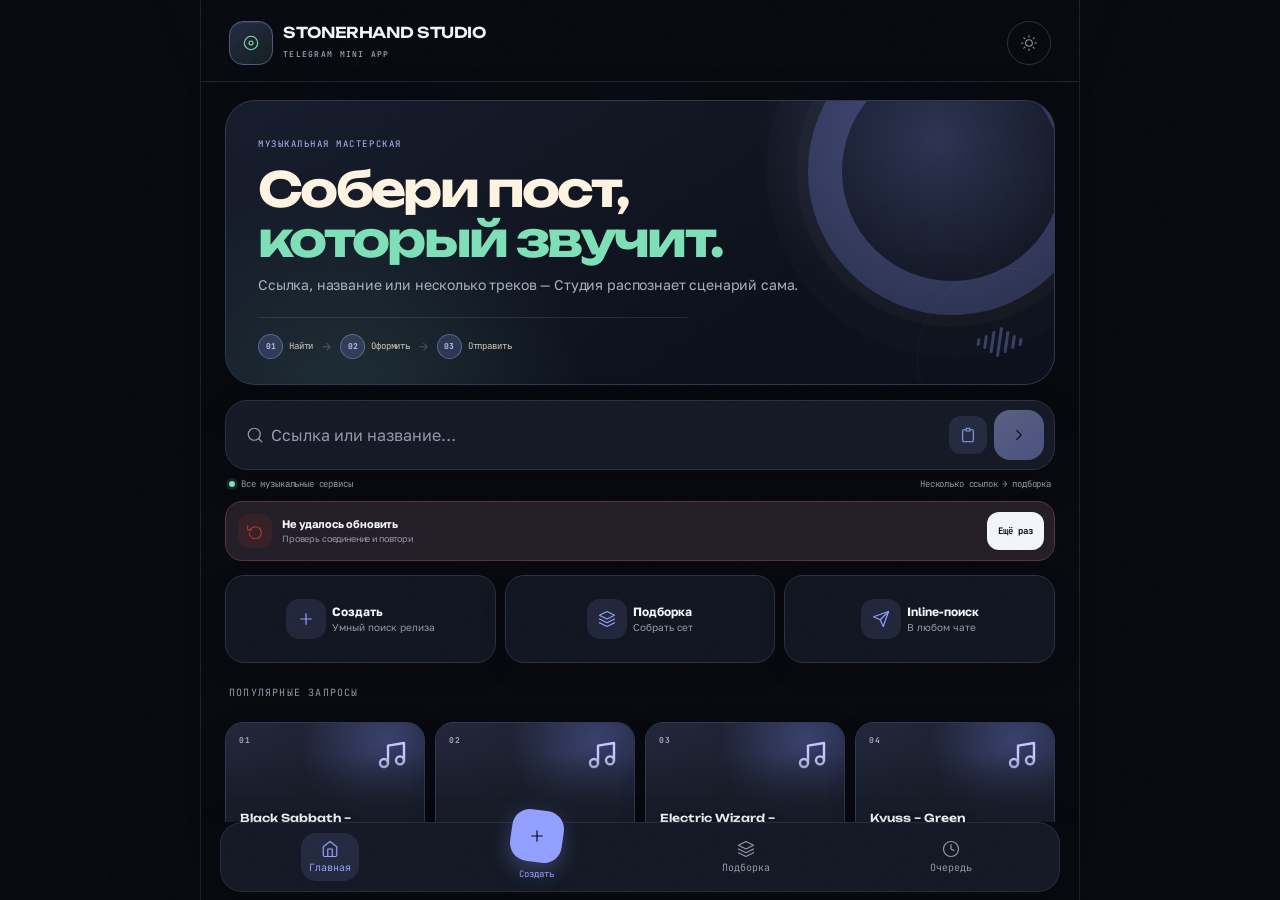
==== commit 8ce211f8: "Align Studio UI with product preview" ====
--- a/webapp/index.html
+++ b/webapp/index.html
@@ -47,7 +47,7 @@
     <div class="view" id="v-home">
       <div class="head">
         <div class="logo"><svg class="icon s16"><use href="#i-disc"/></svg></div>
-        <div class="brand-lockup"><span class="brand-name">STONERHAND</span><span class="wordmark">Studio</span></div>
+        <div class="brand-lockup"><span class="brand-name">STONERHAND STUDIO</span><span class="wordmark">Telegram Mini App</span></div>
         <span class="badge-admin hidden" id="admin-badge">ADMIN</span>
         <button class="theme-btn hidden" id="admin-tools" type="button" aria-label="Открыть статистику"><svg class="icon s16"><use href="#i-bar"/></svg></button>
         <button class="theme-btn" id="theme-btn" type="button" aria-label="Включить светлую тему"><svg class="icon s16"><use href="#i-sun"/></svg></button>
@@ -58,7 +58,7 @@
         <div class="hero-signal" aria-hidden="true"><i></i><i></i><i></i><i></i><i></i><i></i><i></i></div>
         <span class="hero-kicker" id="hero-kicker">MUSIC POST WORKSHOP</span>
         <h1 id="home-title">Собери пост,<br><em>который звучит.</em></h1>
-        <p id="home-hint">Вставь ссылку или найди релиз — остальное Студия соберёт сама.</p>
+        <p id="home-hint">Ссылка, название или несколько треков — Студия распознает сценарий сама.</p>
         <div class="hero-flow" aria-label="Три шага создания поста">
           <span><b>01</b><small id="flow-find">Найти</small></span><i>→</i>
           <span><b>02</b><small id="flow-style">Оформить</small></span><i>→</i>
@@ -97,6 +97,7 @@
         <button class="resume-dismiss" id="resume-dismiss" type="button" aria-label="Скрыть черновик"><svg class="icon s14"><use href="#i-x"/></svg></button>
       </section>
       <div class="quick hidden" id="quick">
+        <button id="q-create"><span class="quick-icon"><svg class="icon s18"><use href="#i-plus"/></svg></span><span><b id="q-create-title">Создать</b><small id="q-create-sub">Умный поиск</small></span></button>
         <button id="q-crate"><span class="quick-icon"><svg class="icon s18"><use href="#i-layers"/></svg></span><span><b id="q-crate-title">Подборка</b><small id="q-crate-sub">Собрать сет</small></span><span class="qn" id="q-crate-n"></span></button>
         <button id="q-inline"><span class="quick-icon"><svg class="icon s18"><use href="#i-send"/></svg></span><span><b id="q-inline-title">Inline-поиск</b><small id="q-inline-sub">В любом чате</small></span></button>
         <button id="q-queue"><span class="quick-icon"><svg class="icon s18"><use href="#i-clock"/></svg></span><span><b id="q-queue-title">Очередь</b><small id="q-queue-sub">Планы на эфир</small></span><span class="qn" id="q-queue-n"></span></button>
--- a/webapp/studio-shell.css
+++ b/webapp/studio-shell.css
@@ -42,12 +42,12 @@
 body::before { opacity: .014; }
 
 .wrap {
-  max-width: 640px;
+  max-width: 880px;
   background: color-mix(in srgb, var(--bg) 96%, transparent);
 }
 
 .head {
-  min-height: 68px;
+  min-height: 72px;
   padding-inline: 18px;
   border-bottom: 1px solid color-mix(in srgb, var(--border) 72%, transparent);
   background: color-mix(in srgb, var(--bg) 88%, transparent);
@@ -64,9 +64,9 @@
   box-shadow: inset 0 1px rgba(255,255,255,.08);
 }
 
-.brand-lockup { display: flex; flex: 1; min-width: 0; flex-direction: column; }
-.brand-name { font: 700 9px/1.1 "JetBrains Mono", monospace; letter-spacing: .18em; color: var(--muted); }
-.head .wordmark { font: 600 16px/1.25 "Unbounded", "Golos Text", sans-serif; letter-spacing: -.03em; }
+.brand-lockup { display: flex; flex: 1; min-width: 0; flex-direction: column; gap: 3px; }
+.brand-name { font: 600 13px/1.1 "Unbounded", "Golos Text", sans-serif; letter-spacing: -.025em; color: var(--fg); }
+.head .wordmark { font: 700 7px/1.2 "JetBrains Mono", monospace; letter-spacing: .16em; text-transform: uppercase; color: var(--muted); }
 
 .home-hero {
   min-height: auto;
@@ -103,6 +103,7 @@
   line-height: 1.04;
   letter-spacing: -.055em;
 }
+.home-hero h1 em { color: #7ee0b8; }
 
 .home-hero p { max-width: 470px; color: #a9b0c2; font-size: 13px; }
 .hero-status { display: flex; flex-wrap: wrap; gap: 7px; margin-top: 14px; }
@@ -150,14 +151,15 @@
 }
 
 .quick {
-  grid-template-columns: repeat(2, minmax(0, 1fr));
+  grid-template-columns: repeat(3, minmax(0, 1fr));
   gap: 9px;
   padding: 11px 14px 5px;
 }
 .quick button {
-  min-height: 76px;
-  flex-direction: row;
-  justify-content: flex-start;
+  min-height: 88px;
+  flex-direction: column;
+  align-items: flex-start;
+  justify-content: center;
   padding: 12px;
   text-align: left;
   font-family: "Golos Text", sans-serif;
@@ -165,9 +167,18 @@
   background: var(--surface);
 }
 .quick button > span:nth-child(2) { display: flex; min-width: 0; flex-direction: column; }
-.quick button b { color: var(--fg); font-size: 13px; }
+.quick button b { color: var(--fg); font-size: 12px; line-height: 1.15; }
 .quick button small { color: var(--muted); font-size: 10px; }
 .quick-icon { width: 40px; height: 40px; flex: 0 0 40px; border-radius: 13px; background: color-mix(in srgb,var(--primary) 12%,transparent); color: var(--primary); }
+.light .quick button {
+  border-color: #d8ddea;
+  background-color: #fff;
+  background-image: linear-gradient(145deg,#fff,#edf0f7);
+  color: #171a24;
+  box-shadow: 0 10px 28px rgba(62,72,104,.09);
+}
+.light .quick button b { color: #171a24; }
+.light .quick button small { color: #646b7d; }
 
 .list-head { padding-top: 17px; }
 .row {
@@ -310,7 +321,7 @@
 
 .tabbar {
   width: calc(100% - 20px);
-  max-width: 620px;
+  max-width: 840px;
   margin: 0 auto calc(8px + max(env(safe-area-inset-bottom),var(--tg-safe-bottom)));
   padding: 7px;
   border: 1px solid color-mix(in srgb,var(--border) 88%,transparent);
@@ -323,14 +334,14 @@
 .tabbar button.active { background: color-mix(in srgb,var(--primary) 12%,transparent); }
 .create-tab > span { box-shadow: 0 8px 22px color-mix(in srgb,var(--primary) 30%,transparent); }
 
-.dock { max-width: 640px; }
-.sheet { max-width: 640px; }
+.dock { max-width: 700px; }
+.sheet { max-width: 620px; }
 
 @media (min-width: 560px) {
   .home-hero { padding: 24px 28px 20px; }
   .hero-flow { max-width: 430px; }
-  .quick { grid-template-columns: repeat(4, minmax(0,1fr)); }
-  .quick button { min-height: 96px; flex-direction: column; align-items: flex-start; }
+  .quick { grid-template-columns: repeat(auto-fit, minmax(145px,1fr)); }
+  .quick button { min-height: 88px; flex-direction: row; align-items: center; }
   #v-format > .scroll { display: grid; grid-template-columns: 1fr 1fr; gap: 12px; align-content: start; }
   #v-format .format-preview,
   #v-format .format-nav { grid-column: 1 / -1; width: 100%; }
@@ -343,7 +354,8 @@
   .home-hero { margin-inline: 10px; padding: 18px 16px; }
   .hero-status span:nth-child(n+3) { display: none; }
   .home-search,
-  .quick { padding-inline: 10px; }
+  .quick { grid-template-columns: repeat(2,minmax(0,1fr)); padding-inline: 10px; }
+  .quick button { min-height:72px;flex-direction:row; }
   .resume-card { margin-inline: 10px; grid-template-columns: 46px minmax(0,1fr); }
   .resume-art { width: 46px; height: 46px; }
   #resume-open { grid-column: 1 / -1; justify-content: center; width: 100%; }
@@ -355,6 +367,74 @@
   .crate-health { display: none; }
 }
 
+@media (min-width: 720px) {
+  .wrap {
+    border-inline: 1px solid color-mix(in srgb,var(--border) 60%,transparent);
+    box-shadow: 0 0 90px rgba(0,0,0,.24);
+  }
+  .head { min-height: 82px; padding-inline: 28px; }
+  .head .logo { width: 44px; height: 44px; border-radius: 14px; }
+  .brand-name { font-size: 15px; }
+  .head .wordmark { font-size: 8px; }
+  .home-hero { margin: 18px 24px 0; padding: 30px 32px 25px; border-radius: 30px; }
+  .home-hero h1 { max-width: 650px; font-size: clamp(38px,5vw,48px); margin-block: 12px 10px; }
+  .home-hero p { max-width: 620px; font-size: 14px; }
+  .home-hero::before { width: 220px; height: 220px; right: -42px; top: -74px; }
+  .hero-flow { margin-top: 22px; padding-top: 16px; }
+  .hero-signal { right: 32px; bottom: 26px; }
+  .home-search { padding: 16px 24px 0; }
+  .searchbar { min-height: 68px; padding: 9px 10px 9px 20px; border-radius: 22px; }
+  .searchbar input { font-size: 16px; }
+  .search-go { width: 50px; height: 50px; border-radius: 16px; }
+  .resume-card { margin-inline: 24px; }
+  .quick { padding: 14px 24px 6px; }
+  .list-head { padding-inline: 28px; }
+  .list { padding-inline: 24px; }
+  #suggestions { grid-template-columns: repeat(4,minmax(0,1fr)); }
+  #suggestions .row { min-height: 132px; }
+  #hist-list { grid-template-columns: repeat(4,minmax(0,1fr)); }
+
+  #v-result .result-scroll {
+    display: grid;
+    grid-template-columns: minmax(170px,.65fr) minmax(0,2fr);
+    grid-template-areas:
+      "intro intro"
+      "health card"
+      "status card";
+    align-content: start;
+    align-items: start;
+    gap: 12px 18px;
+    padding: 8px 24px 140px;
+  }
+  #v-result .result-intro { grid-area: intro; width: 100%; max-width: none; margin: 0; }
+  #v-result .result-health {
+    grid-area: health;
+    position: sticky;
+    top: 8px;
+    width: 100%;
+    grid-template-columns: 1fr;
+    justify-items: center;
+    margin: 0;
+    padding: 18px;
+  }
+  #v-result .result-readiness { width: 100%; grid-template-columns: 1fr; }
+  #v-result .post-card { grid-area: card; width: 100%; max-width: none; margin: 0; }
+  #v-result .status-note { grid-area: status; }
+  #v-result .post-card.large {
+    display: grid;
+    grid-template-columns: minmax(190px,.9fr) minmax(0,1.1fr);
+    align-items: stretch;
+  }
+  #v-result .post-card.large .cover { min-height: 100%; }
+  #v-result .post-card.large .cover-art { height: 100%; aspect-ratio: auto; }
+  #v-result .post-card.large .post-inner { display: flex; min-width: 0; flex-direction: column; justify-content: center; padding: 24px; }
+  #v-result .post-card.large .grad { background: linear-gradient(to right,transparent 38%,rgba(8,11,18,.34)); }
+  #v-result .post-card.large .plats { margin-top: 6px; }
+  #v-format > .scroll { padding-inline: 24px !important; }
+  .screen-intro { margin-inline: 24px; }
+  .crate-cover { margin-inline: 24px; max-width: none; }
+}
+
 @media (max-height: 720px) {
   .home-hero { padding-block:15px 13px; }
   .home-hero h1 { font-size:clamp(23px,6.5vw,30px); }
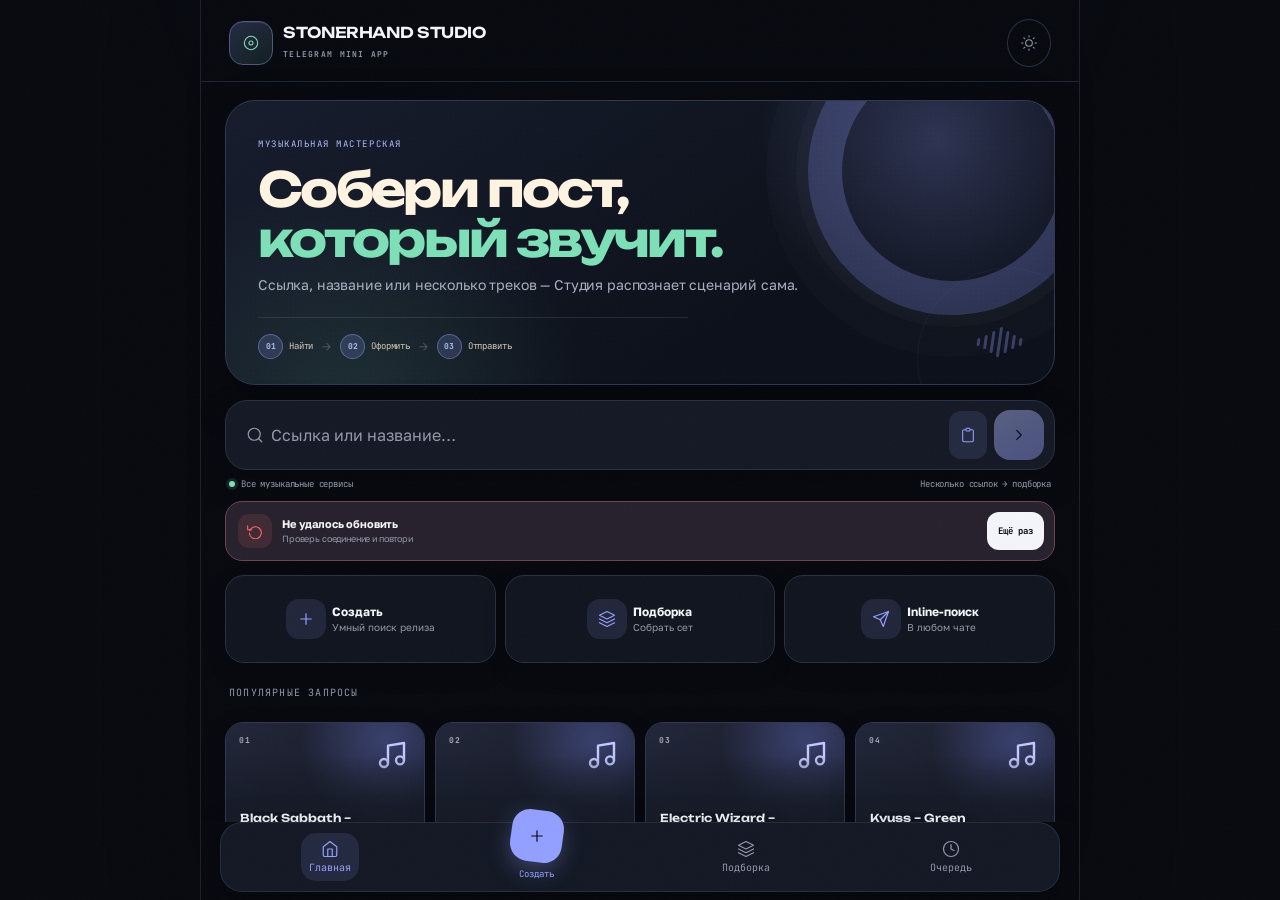
==== commit b95b653f: "Unify bot and Studio publishing UX" ====
--- a/webapp/index.html
+++ b/webapp/index.html
@@ -8,7 +8,12 @@
 <link rel="preconnect" href="https://fonts.googleapis.com">
 <link rel="preconnect" href="https://fonts.gstatic.com" crossorigin>
 <link href="https://fonts.googleapis.com/css2?family=Unbounded:wght@500;600&family=Golos+Text:wght@400;600&family=JetBrains+Mono:wght@500;700&display=swap" rel="stylesheet">
+<link rel="modulepreload" href="/webapp/api-client.js">
+<link rel="modulepreload" href="/webapp/studio-core.js">
+<link rel="modulepreload" href="/webapp/studio-presets.js">
+<link rel="modulepreload" href="/webapp/presentation-ui.js">
 <link rel="stylesheet" href="/webapp/styles.css">
+<link rel="stylesheet" href="/webapp/design-tokens.css">
 <link rel="stylesheet" href="/webapp/studio-shell.css">
 </head>
 <body class="dark">
@@ -165,6 +170,11 @@
         </div>
         <div class="post-card" id="post-card"></div>
         <div class="status-note" id="status"></div>
+        <div class="inline-alert hidden" id="result-alert" role="alert">
+          <span class="alert-icon"><svg class="icon s16"><use href="#i-undo"/></svg></span>
+          <span><b id="result-alert-title">Не удалось выполнить действие</b><small id="result-alert-copy"></small></span>
+          <button id="result-retry" type="button">Ещё раз</button>
+        </div>
       </div>
     </div>
 
@@ -179,28 +189,18 @@
         </div>
         <nav class="format-nav" id="format-nav" aria-label="Разделы оформления">
           <button type="button" data-target="format-presets"><span>01</span><b id="format-nav-presets">Стиль</b></button>
-          <button type="button" data-target="format-copy"><span>02</span><b id="format-nav-copy">Текст</b></button>
-          <button type="button" data-target="tags-sec"><span>03</span><b id="format-nav-tags">Теги</b></button>
-          <button type="button" data-target="format-services"><span>04</span><b id="format-nav-services">Сервисы</b></button>
+          <button type="button" data-target="tags-sec"><span>02</span><b id="format-nav-tags">Теги</b></button>
+          <button type="button" data-target="format-services"><span>03</span><b id="format-nav-services">Сервисы</b></button>
         </nav>
         <div class="fsec" id="format-presets">
-          <div class="fsec-head" style="display:flex;align-items:center;justify-content:space-between">
-            <span class="seclabel" id="t-presets">Пресеты</span>
-            <button id="preset-save" style="background:none;border:none;color:var(--primary);font-family:'JetBrains Mono';font-size:11px">+ <span id="t-preset-save">сохранить</span></button>
-          </div>
-          <div class="fsec-body pad"><div class="chips" id="preset-list"></div></div>
-        </div>
+          <div class="fsec-head"><span class="seclabel" id="t-presets">Стиль публикации</span></div>
+          <div class="fsec-body pad"><div class="preset-grid" id="preset-list" role="radiogroup" aria-label="Стиль публикации"></div></div>
+        </div>
+        <button class="longread-edit hidden" id="longread-edit" type="button"><span><b id="longread-edit-title">Редактировать материал</b><small id="longread-edit-copy">Заголовки, цитаты, списки и секции</small></span><svg class="icon s16"><use href="#i-cr"/></svg></button>
         <div class="fsec" id="format-content-section">
           <div class="fsec-head"><span class="seclabel" id="format-content">Содержимое</span></div>
           <div class="fsec-body" id="toggles"></div>
         </div>
-        <div class="fsec" id="format-copy">
-          <div class="fsec-head"><span class="seclabel" id="format-text">Свой текст</span></div>
-          <div class="fsec-body pad">
-            <textarea id="cta-input" rows="3" maxlength="200" placeholder="Добавь свой комментарий…"></textarea>
-            <div class="char"><span id="cta-count">0</span>/200</div>
-          </div>
-        </div>
         <div class="fsec" id="tags-sec">
           <div class="fsec-head"><span class="seclabel" id="format-tags">Хэштеги</span></div>
           <div class="fsec-body pad"><div class="chips" id="tag-cloud"></div><div class="tag-suggestions" id="tag-suggestions"></div><div class="field-health" id="tag-health" role="status"></div></div>
@@ -211,6 +211,38 @@
         </div>
       </div>
       <div class="dock on" id="fmt-dock"><div class="dock-row"><button class="dock-primary" id="fmt-apply">Применить</button></div></div>
+    </div>
+
+    <!-- LONGREAD EDITOR -->
+    <div class="view hidden" id="v-longread">
+      <div class="head">
+        <button class="back" id="longread-back" aria-label="Назад"><svg class="icon s18"><use href="#i-cl"/></svg></button>
+        <div class="sub"><span class="seclabel" id="longread-kicker">БЛОЧНЫЙ РЕДАКТОР</span><div class="lbl" id="longread-title">Музыкальная публикация</div></div>
+        <button class="format-pill" id="longread-import" type="button"><svg class="icon s14"><use href="#i-clipboard"/></svg><span id="longread-import-label">Markdown</span></button>
+        <input class="hidden" id="longread-file" type="file" accept=".md,.markdown,text/markdown,text/plain">
+      </div>
+      <div class="scroll longread-editor-scroll">
+        <div class="editor-note">
+          <span class="editor-note-icon"><svg class="icon s18"><use href="#i-layers"/></svg></span>
+          <span><b id="longread-note-title">Собери материал блоками</b><small id="longread-note-copy">Порядок здесь полностью совпадает с будущим сообщением в Telegram.</small></span>
+          <span class="sync-state" id="longread-sync" role="status">Сохранено</span>
+        </div>
+        <div class="longread-fields">
+          <label><span id="longread-title-label">Заголовок</span><input id="longread-title-input" maxlength="140" placeholder="Исполнитель — релиз"></label>
+          <label><span id="longread-lead-label">Лид</span><textarea id="longread-lead-input" maxlength="420" rows="3" placeholder="Коротко объясни, почему этот релиз стоит открыть"></textarea></label>
+        </div>
+        <div class="longread-blocks-head"><span class="seclabel" id="longread-blocks-label">БЛОКИ МАТЕРИАЛА</span><small id="longread-block-count">0 / 24</small></div>
+        <div class="longread-blocks" id="longread-blocks"></div>
+        <div class="block-toolbar" id="block-toolbar" aria-label="Добавить блок">
+          <button type="button" data-block="paragraph"><b>¶</b><span id="block-paragraph-label">Текст</span></button>
+          <button type="button" data-block="heading"><b>H</b><span id="block-heading-label">Заголовок</span></button>
+          <button type="button" data-block="quote"><b>“</b><span id="block-quote-label">Цитата</span></button>
+          <button type="button" data-block="list"><b>•</b><span id="block-list-label">Список</span></button>
+          <button type="button" data-block="details"><b>⌄</b><span id="block-details-label">Секция</span></button>
+          <button type="button" data-block="divider"><b>—</b><span id="block-divider-label">Линия</span></button>
+        </div>
+      </div>
+      <div class="dock on" id="longread-dock"><div class="dock-row"><button class="dock-primary" id="longread-done">Показать превью</button></div></div>
     </div>
 
     <!-- CRATE -->
--- a/webapp/styles.css
+++ b/webapp/styles.css
@@ -1,17 +1,5 @@
-:root, .dark {
+:root {
     --tg-safe-top: 0px; --tg-safe-right: 0px; --tg-safe-bottom: 0px; --tg-safe-left: 0px;
-    --bg: #0D0D0E; --fg: #F4F4F1; --card: #202226; --surface: #17181A;
-    --muted: #8C8C88; --border: #2B2D31;
-    --primary: #C97A1E; --primary-fg: #0D0D0E; --accent: #E5C38A;
-    --danger: #C0392B; --success: #4CAF50; --tg-blue: #2AABEE;
-    --shadow: rgba(0,0,0,.5);
-  }
-  .light {
-    --bg: #F5F0E8; --fg: #1A1714; --card: #EDE8DC; --surface: #E2DDD1;
-    --muted: #675C4D; --border: #D4CEC0;
-    --primary: #8A480B; --primary-fg: #FFF9F0; --accent: #8A480B;
-    --danger: #C0392B; --success: #2E7D32; --tg-blue: #1E88C5;
-    --shadow: rgba(0,0,0,.14);
   }
   * { box-sizing: border-box; margin: 0; padding: 0; -webkit-tap-highlight-color: transparent; }
   ::-webkit-scrollbar { display: none; }
@@ -158,9 +146,7 @@
   .post-headrow { display: flex; align-items: flex-start; justify-content: space-between; gap: 12px; margin-bottom: 8px; }
   .post-title { font-family: "Unbounded", "Golos Text", sans-serif; font-size: 19px; font-weight: 600; line-height: 1.15; }
   .post-artist { font-size: 13px; color: var(--muted); margin-top: 2px; }
-  .genre-badge { font-family: "JetBrains Mono"; font-size: 10px; text-transform: uppercase; padding: 4px 8px; border-radius: 8px; flex-shrink: 0; white-space: nowrap; }
-  .post-cta { font-size: 13px; font-style: italic; color: var(--accent); margin-bottom: 12px; line-height: 1.5; }
-  .post-cta .pencil, .post-tags .pencil { font-style: normal; opacity: .4; margin-left: 5px; font-size: 11px; }
+  .post-tags .pencil { font-style: normal; opacity: .4; margin-left: 5px; font-size: 11px; }
   .post-tags { display: flex; flex-wrap: wrap; gap: 6px 10px; margin-bottom: 14px; }
   .post-tags span { font-family: "JetBrains Mono"; font-size: 11px; color: var(--muted); }
   .plats { display: flex; flex-wrap: wrap; gap: 8px; }
@@ -354,16 +340,6 @@
   }
 
 /* ── Studio 5 / editorial redesign ─────────────────────────────── */
-:root, .dark {
-  --bg:#0a0908; --fg:#f4eadb; --card:#1c1915; --surface:#12100e;
-  --muted:#9f9587; --border:#332d26; --primary:#ef7d23; --primary-fg:#160c05;
-  --accent:#f1c27d; --acid:#b8ce54; --paper:#eadfce;
-}
-.light {
-  --bg:#eee4d4; --fg:#17120e; --card:#fffaf0; --surface:#e2d5c2;
-  --muted:#6b5c4c; --border:#cbbba5; --primary:#ad4813; --primary-fg:#fff9ed;
-  --accent:#762f12; --acid:#526918; --paper:#fffaf0;
-}
 body { letter-spacing:-.01em; }
 body::after { content:"";position:fixed;inset:0;pointer-events:none;z-index:0;background:radial-gradient(circle at 50% -15%,color-mix(in srgb,var(--primary) 16%,transparent),transparent 43%); }
 .wrap { max-width:480px; }
@@ -454,8 +430,6 @@
 .post-inner { padding:20px; }
 .post-title { font-size:23px;letter-spacing:-.045em; }
 .post-artist { font-family:"JetBrains Mono";font-size:11px;text-transform:uppercase;letter-spacing:.05em;margin-top:6px; }
-.genre-badge { border-radius:999px!important; }
-.post-cta { border-left:2px solid var(--primary);padding-left:11px;font-style:normal; }
 .post-tags span { padding:4px 8px;border-radius:999px;background:var(--surface); }
 .plat { flex:1;justify-content:center;border-radius:14px;min-width:115px; }
 .plat .pb,.picker-badge,.pm-badge { border-radius:50%; }
@@ -483,6 +457,15 @@
 .crate-stack { width:86px;height:94px;position:relative;flex-shrink:0; }
 .crate-stack i { position:absolute;width:72px;height:72px;left:5px;bottom:0;border-radius:15px;background:linear-gradient(135deg,#8b451d,#21130c);border:1px solid rgba(255,255,255,.18);transform:rotate(-8deg);box-shadow:0 12px 20px rgba(0,0,0,.3);background-size:cover;background-position:center; }
 .crate-stack i:nth-child(2){transform:rotate(5deg);left:13px;bottom:5px}.crate-stack i:nth-child(3){transform:none;left:9px;bottom:11px}
+.crate-cover.is-pair { align-items:stretch;flex-wrap:wrap; }
+.crate-stack.pair { width:100%;height:112px;display:grid;grid-template-columns:1fr 1fr;gap:10px; }
+.crate-stack.pair i { position:relative;inset:auto;width:auto;height:112px;transform:none;border-radius:18px;overflow:hidden; }
+.crate-stack.pair i:nth-child(3) { display:none; }
+.crate-stack.pair i::before { content:attr(data-label);position:absolute;left:9px;top:9px;padding:5px 7px;border-radius:8px;background:rgba(8,10,16,.72);color:#fff;font:700 8px "JetBrains Mono";letter-spacing:.12em;backdrop-filter:blur(8px); }
+.crate-stack.pair i[data-kind="video"]::before { background:rgba(179,45,50,.82); }
+.crate-stack.pair i[data-kind="video"]::after { content:"▶";position:absolute;left:50%;top:50%;width:42px;height:42px;display:grid;place-items:center;transform:translate(-50%,-50%);border-radius:50%;background:rgba(255,255,255,.9);color:#18181d;font-size:15px;box-shadow:0 8px 24px rgba(0,0,0,.28); }
+.row-kind { display:inline-flex;width:max-content;margin-bottom:3px;padding:3px 6px;border-radius:6px;background:color-mix(in srgb,var(--primary) 14%,transparent);color:var(--primary);font:700 8px "JetBrains Mono";letter-spacing:.12em; }
+.row-kind.video { color:#ff7e83;background:rgba(179,45,50,.13); }
 .crate-cover>div:last-child { display:flex;flex-direction:column;position:relative;z-index:1; }
 .crate-cover strong { font-family:"Unbounded";font-size:16px;margin:5px 0; }.crate-cover small{color:#bcaa99}
 #crate-list .row,#queue-list .row { transition:transform .25s cubic-bezier(.22,1,.36,1),opacity .25s;touch-action:pan-y; }
@@ -548,16 +531,6 @@
 @media (max-width:360px),(max-height:670px) { .home-hero{padding:18px;margin-bottom:9px}.home-hero h1{font-size:22px;margin:10px 0}.home-hero p{display:none}.hero-flow{margin-top:14px;padding-top:12px;gap:6px}.hero-flow small{font-size:8px}.hero-flow b{width:22px;height:22px}.head{min-height:56px;padding-top:calc(10px + var(--tg-safe-top))}.searchbar{min-height:52px}.search-support{font-size:8px}.quick{padding-top:9px}.quick button{min-height:64px;padding:9px}.quick-icon{width:36px;height:36px}.result-scroll{padding-left:12px;padding-right:12px}.post-title{font-size:19px}.crate-cover{min-height:125px;padding:14px}.format-preview{position:relative}.tabbar{margin-left:8px;margin-right:8px}.tabbar button{min-width:48px;min-height:44px}.dock{padding-left:12px;padding-right:12px}.dock-primary{font-size:13px}.dock-ico{width:50px;height:50px}.coach{padding:15px}.coach .c-main{gap:11px}.coach .c-emoji{width:48px;height:48px;flex-basis:48px;border-radius:16px}.coach .c-next{min-width:96px} }
 
 /* ── Studio 6 / adaptive product system ───────────────────────── */
-:root,.dark {
-  --primary:#8392ff;--primary-fg:#090a12;--accent:#d5d9ff;--acid:#82d9ac;
-  --radius-sm:12px;--radius-md:18px;--radius-lg:28px;
-  --ease-out:cubic-bezier(.22,1,.36,1);--release-accent:var(--primary);
-}
-.light {
-  --bg:#f5f6fa;--fg:#171922;--card:#ffffff;--surface:#eceef5;--border:#d9dce7;
-  --muted:#666b7a;--primary:#5265d9;--primary-fg:#fff;--accent:#394cae;
-  --acid:#257956;--paper:#fff;--shadow:rgba(31,37,58,.12);
-}
 body::after { background:radial-gradient(circle at 50% -15%,color-mix(in srgb,var(--primary) 12%,transparent),transparent 42%); }
 button,a,.row,.cand,.post-card,.sheet { transition-timing-function:var(--ease-out); }
 .home-hero { border-color:color-mix(in srgb,var(--primary) 34%,var(--border));background:linear-gradient(145deg,#171a2c 0%,#0e1019 60%,#20263d 100%); }
@@ -574,7 +547,6 @@
 .post-card { --release-accent:var(--primary);border-color:color-mix(in srgb,var(--release-accent) 24%,var(--border)); }
 .cover img { aspect-ratio:4/3; }
 .post-title { display:-webkit-box;-webkit-line-clamp:2;-webkit-box-orient:vertical;overflow:hidden;overflow-wrap:anywhere;line-height:1.12; }
-.post-cta { border-left-color:var(--release-accent); }
 .row { align-items:flex-start; }
 .row-title { white-space:normal;display:-webkit-box;-webkit-line-clamp:2;-webkit-box-orient:vertical;line-height:1.25;overflow-wrap:anywhere; }
 .row-note { margin-top:5px;color:var(--muted);font-size:11px;line-height:1.35;display:-webkit-box;-webkit-line-clamp:2;-webkit-box-orient:vertical;overflow:hidden; }
--- a/webapp/design-tokens.css
+++ b/webapp/design-tokens.css
@@ -0,0 +1,85 @@
+:root,
+.dark {
+  --s8-bg: #090b11;
+  --s8-panel: #121620;
+  --s8-panel-strong: #171c28;
+  --s8-line: #2a3142;
+  --s8-violet: #93a0ff;
+  --s8-mint: #7ee0b8;
+  --s8-text: #f3f5fb;
+  --s8-muted: #9299aa;
+  --s8-primary-fg: #090b11;
+  --s8-accent: #7ee0b8;
+  --s8-danger: #ff6b6b;
+  --s8-success: #5dcc91;
+  --s8-tg-blue: #2aabee;
+  --s8-shadow: rgba(0,0,0,.5);
+  --s8-paper: #171c28;
+}
+
+.light {
+  --s8-bg: #f3f5fa;
+  --s8-panel: #e9ecf4;
+  --s8-panel-strong: #ffffff;
+  --s8-line: #d8ddea;
+  --s8-violet: #5365da;
+  --s8-mint: #247f62;
+  --s8-text: #171a24;
+  --s8-muted: #646b7d;
+  --s8-primary-fg: #ffffff;
+  --s8-accent: #5365da;
+  --s8-danger: #b42318;
+  --s8-success: #247f62;
+  --s8-tg-blue: #1e88c5;
+  --s8-shadow: rgba(23,26,36,.14);
+  --s8-paper: #ffffff;
+}
+
+:root,
+.dark,
+.light {
+  --bg: var(--s8-bg);
+  --card: var(--s8-panel-strong);
+  --surface: var(--s8-panel);
+  --border: var(--s8-line);
+  --fg: var(--s8-text);
+  --muted: var(--s8-muted);
+  --primary: var(--s8-violet);
+  --primary-fg: var(--s8-primary-fg);
+  --acid: var(--s8-mint);
+  --accent: var(--s8-accent);
+  --danger: var(--s8-danger);
+  --success: var(--s8-success);
+  --tg-blue: var(--s8-tg-blue);
+  --shadow: var(--s8-shadow);
+  --paper: var(--s8-paper);
+  --tap-min: 48px;
+  --radius-sm: 12px;
+  --radius-md: 18px;
+  --radius-lg: 28px;
+  --radius-control: 15px;
+  --radius-card: 22px;
+  --ease-out: cubic-bezier(.22,1,.36,1);
+  --focus-ring: 0 0 0 3px color-mix(in srgb, var(--primary) 32%, transparent);
+}
+
+button,
+[role="button"],
+input,
+textarea,
+select { min-height: var(--tap-min); }
+
+:where(button, a, input, textarea, select, [tabindex]):focus-visible {
+  outline: 2px solid var(--primary);
+  outline-offset: 2px;
+  box-shadow: var(--focus-ring);
+}
+
+@media (prefers-reduced-motion: reduce) {
+  *, *::before, *::after {
+    scroll-behavior: auto !important;
+    animation-duration: .01ms !important;
+    animation-iteration-count: 1 !important;
+    transition-duration: .01ms !important;
+  }
+}
--- a/webapp/studio-shell.css
+++ b/webapp/studio-shell.css
@@ -1,37 +1,6 @@
 /* Adaptive Studio workspace shell.
    Kept separate from component CSS so the visual system can evolve without
    mixing product layout with legacy component behavior. */
-
-:root,
-.dark {
-  --s8-bg: #090b11;
-  --s8-panel: #121620;
-  --s8-panel-strong: #171c28;
-  --s8-line: #2a3142;
-  --s8-violet: #93a0ff;
-  --s8-mint: #7ee0b8;
-  --s8-text: #f3f5fb;
-  --s8-muted: #9299aa;
-  --bg: var(--s8-bg);
-  --card: var(--s8-panel-strong);
-  --surface: var(--s8-panel);
-  --border: var(--s8-line);
-  --fg: var(--s8-text);
-  --muted: var(--s8-muted);
-  --primary: var(--s8-violet);
-  --acid: var(--s8-mint);
-}
-
-.light {
-  --s8-bg: #f3f5fa;
-  --s8-panel: #e9ecf4;
-  --s8-panel-strong: #ffffff;
-  --s8-line: #d8ddea;
-  --s8-violet: #5365da;
-  --s8-mint: #247f62;
-  --s8-text: #171a24;
-  --s8-muted: #646b7d;
-}
 
 body {
   background:
@@ -84,9 +53,31 @@
 
 .light .home-hero {
   background:
-    radial-gradient(circle at 86% 14%, rgba(147,160,255,.28), transparent 24%),
-    linear-gradient(145deg, #202944, #111624 70%);
-}
+    radial-gradient(circle at 86% 14%, rgba(83,101,218,.16), transparent 25%),
+    radial-gradient(circle at 12% 110%, rgba(36,127,98,.11), transparent 33%),
+    linear-gradient(145deg, #ffffff, #eef1f8 72%);
+  border-color: #cdd4e7;
+  color: var(--fg);
+  box-shadow: 0 18px 44px rgba(43,52,84,.12);
+}
+
+.light .home-hero h1 { color: var(--fg); }
+.light .home-hero h1 em { color: var(--acid); }
+.light .home-hero p,
+.light .hero-flow small { color: var(--muted); }
+.light .hero-flow { border-top-color: rgba(23,26,36,.1); }
+.light .hero-flow > i { color: rgba(23,26,36,.24); }
+.light .hero-flow b {
+  color: var(--primary);
+  background: color-mix(in srgb,var(--primary) 11%,transparent);
+  border-color: color-mix(in srgb,var(--primary) 32%,transparent);
+}
+.light .home-hero::before {
+  border-color: color-mix(in srgb,var(--primary) 15%,transparent);
+  box-shadow: 0 0 0 12px rgba(83,101,218,.035), 0 0 0 42px rgba(83,101,218,.022);
+}
+.light .home-hero::after { border-color: rgba(23,26,36,.06); }
+.light .home-hero .hero-noise { opacity: .08; mix-blend-mode: multiply; }
 
 .home-hero::before {
   right: -38px;
@@ -244,7 +235,7 @@
   top: 88px;
   z-index: 3;
   display: grid;
-  grid-template-columns: repeat(4, minmax(0,1fr));
+  grid-template-columns: repeat(3, minmax(0,1fr));
   gap: 6px;
   margin: 0 0 13px;
   padding: 7px;
@@ -280,6 +271,24 @@
   border-radius: 27px;
   box-shadow: 0 18px 50px rgba(0,0,0,.2);
 }
+.crate-cover.is-pair > div:nth-child(2) { flex-basis:calc(100% - 66px); }
+.crate-cover > div:nth-child(2) {
+  position: relative;
+  z-index: 1;
+  min-width: 0;
+  display: flex;
+  flex: 1;
+  flex-direction: column;
+  align-items: flex-start;
+}
+.crate-cover > div:nth-child(2) > span,
+.crate-cover > div:nth-child(2) > strong,
+.crate-cover > div:nth-child(2) > small {
+  display: block;
+  max-width: 100%;
+}
+.crate-cover > div:nth-child(2) > span { line-height: 1.45; }
+.crate-cover > div:nth-child(2) > strong { margin-block: 7px 4px; }
 .crate-health {
   --health: 0;
   width: 48px;
@@ -364,7 +373,7 @@
   .result-readiness { grid-template-columns: 1fr; }
   .result-readiness span:nth-child(n+3) { display: none; }
   .format-nav b { font-size: 8px; }
-  .crate-health { display: none; }
+  .crate-cover .crate-health { display: none !important; }
 }
 
 @media (min-width: 720px) {
@@ -400,7 +409,8 @@
     grid-template-areas:
       "intro intro"
       "health card"
-      "status card";
+      "status card"
+      "alert card";
     align-content: start;
     align-items: start;
     gap: 12px 18px;
@@ -420,6 +430,7 @@
   #v-result .result-readiness { width: 100%; grid-template-columns: 1fr; }
   #v-result .post-card { grid-area: card; width: 100%; max-width: none; margin: 0; }
   #v-result .status-note { grid-area: status; }
+  #v-result .inline-alert { grid-area: alert; margin: 0; }
   #v-result .post-card.large {
     display: grid;
     grid-template-columns: minmax(190px,.9fr) minmax(0,1.1fr);
@@ -448,3 +459,765 @@
   .health-score,
   .crate-health { transition: none; }
 }
+
+/* Mobile touch system.
+   Telegram is primarily operated with one thumb: interactive controls keep a
+   48px+ hit area, text inputs stay above iOS zoom size, and dense dashboard
+   grids become large, scannable actions. */
+@media (max-width: 719px) {
+  body { font-size: 16px; }
+  #v-home {
+    overflow-x: hidden;
+    overflow-y: auto;
+    min-height: 0;
+    -webkit-overflow-scrolling: touch;
+    overscroll-behavior-y: contain;
+    touch-action: pan-y;
+  }
+  #v-home > * { flex-shrink: 0; }
+  #v-home > .scroll {
+    flex: 0 0 auto;
+    min-height: 0;
+    overflow: visible;
+  }
+  .view > .scroll,
+  .result-scroll {
+    -webkit-overflow-scrolling: touch;
+    overscroll-behavior-y: contain;
+    touch-action: pan-y;
+  }
+  button,
+  a[href],
+  input,
+  select,
+  textarea { touch-action: manipulation; }
+  button { min-height: 44px; }
+
+  .head {
+    min-height: 78px;
+    padding-inline: 14px;
+    gap: 11px;
+  }
+  .head .logo { width: 44px; height: 44px; flex: 0 0 44px; border-radius: 15px; }
+  .brand-name { font-size: 13px; line-height: 1.2; }
+  .head .wordmark { font-size: 8px; line-height: 1.3; }
+  .theme-btn,
+  .head .back,
+  .loading-back {
+    width: 48px;
+    height: 48px;
+    min-width: 48px;
+    min-height: 48px;
+    flex-basis: 48px;
+    border-radius: 15px;
+  }
+
+  .home-hero {
+    margin: 12px 12px 0;
+    padding: 23px 20px 20px;
+    border-radius: 26px;
+  }
+  .home-hero h1 {
+    margin: 11px 0 10px;
+    font-size: clamp(29px, 8.5vw, 36px);
+    line-height: 1.08;
+  }
+  .home-hero p {
+    display: block;
+    font-size: 15px;
+    line-height: 1.48;
+  }
+  .hero-kicker { font-size: 9px; line-height: 1.35; }
+  .hero-status span { min-height: 32px; padding: 7px 10px; font-size: 9px; }
+  .hero-flow {
+    margin-top: 18px;
+    padding-top: 15px;
+    padding-right: 52px;
+    gap: 9px;
+  }
+  .hero-flow span { gap: 7px; }
+  .hero-flow b { width: 30px; height: 30px; font-size: 10px; }
+  .hero-flow small { font-size: 10px; }
+
+  .home-search { padding: 14px 12px 0; }
+  .searchbar {
+    min-height: 68px;
+    gap: 8px;
+    padding: 8px 8px 8px 15px;
+    border-radius: 22px;
+  }
+  .searchbar input {
+    min-width: 0;
+    min-height: 48px;
+    font-size: 17px;
+    line-height: 1.3;
+  }
+  .paste-btn,
+  .searchbar .clear {
+    width: 48px;
+    height: 48px;
+    min-width: 48px;
+    min-height: 48px;
+    border-radius: 15px;
+  }
+  .search-go {
+    width: 52px;
+    height: 52px;
+    min-width: 52px;
+    min-height: 52px;
+    border-radius: 17px;
+  }
+  .search-support {
+    gap: 8px;
+    padding: 8px 3px 0;
+    font-size: 11px;
+    line-height: 1.35;
+  }
+  #home-retry { min-height: 48px; padding-inline: 16px; font-size: 12px; }
+  .clip-banner { min-height: 58px; padding: 10px 12px; border-radius: 17px; }
+  .clip-banner .cb-text { font-size: 14px; line-height: 1.35; }
+  .clip-banner .cb-x { width: 44px; height: 44px; flex: 0 0 44px; }
+
+  .resume-card {
+    grid-template-columns: 58px minmax(0,1fr);
+    gap: 13px;
+    margin: 13px 12px 0;
+    padding: 13px;
+    border-radius: 22px;
+  }
+  .resume-art { width: 58px; height: 58px; border-radius: 17px; }
+  .resume-copy strong { font-size: 15px; }
+  .resume-copy small { margin-top: 3px; font-size: 13px; }
+  #resume-open {
+    grid-column: 1 / -1;
+    width: 100%;
+    min-height: 50px;
+    justify-content: center;
+    font-size: 14px;
+  }
+  .resume-dismiss {
+    top: -9px;
+    right: -7px;
+    width: 44px;
+    height: 44px;
+    min-width: 44px;
+    min-height: 44px;
+  }
+
+  .quick {
+    grid-template-columns: repeat(2,minmax(0,1fr));
+    gap: 11px;
+    padding: 14px 12px 7px;
+  }
+  .quick button {
+    min-height: 102px;
+    flex-direction: row;
+    align-items: center;
+    justify-content: flex-start;
+    gap: 10px;
+    padding: 14px;
+    border-radius: 22px;
+  }
+  .quick #q-create {
+    grid-column: 1 / -1;
+    min-height: 72px;
+    background:
+      radial-gradient(circle at 92% 0, color-mix(in srgb,var(--acid) 16%,transparent), transparent 46%),
+      color-mix(in srgb,var(--primary) 13%,var(--surface));
+    border-color: color-mix(in srgb,var(--primary) 42%,var(--border));
+  }
+  .light .quick #q-create {
+    background:
+      radial-gradient(circle at 92% 0, color-mix(in srgb,var(--acid) 14%,transparent), transparent 46%),
+      linear-gradient(145deg,#fff,#edf0f7);
+  }
+  .quick button > span:nth-child(2) { gap: 4px; }
+  .quick button b { font-size: 15px; line-height: 1.2; }
+  .quick button small { font-size: 12px; line-height: 1.3; }
+  .quick-icon {
+    width: 48px;
+    height: 48px;
+    flex: 0 0 48px;
+    border-radius: 16px;
+  }
+
+  .list-head { padding: 22px 16px 10px; font-size: 11px; }
+  .list { gap: 11px; padding-inline: 12px; }
+  .row {
+    min-height: 84px;
+    gap: 12px;
+    padding: 12px;
+    border-radius: 21px;
+  }
+  .row-art { width: 62px; height: 62px; flex: 0 0 62px; border-radius: 17px; }
+  .row-title { font-size: 15px; line-height: 1.32; }
+  .row-note { font-size: 13px; line-height: 1.4; }
+
+  .result-scroll { padding: 7px 12px 148px; }
+  .result-intro { margin-bottom: 12px; padding-inline: 2px; }
+  .result-intro span { font-size: 9px; }
+  .result-intro strong { font-size: 17px; line-height: 1.3; }
+  .format-pill { min-height: 48px; padding: 10px 14px; font-size: 12px; }
+  .result-health {
+    grid-template-columns: 82px minmax(0,1fr);
+    gap: 13px;
+    padding: 13px;
+    border-radius: 22px;
+  }
+  .health-score { width: 74px; height: 74px; }
+  .health-score strong { font-size: 18px; }
+  .health-score > span { font-size: 9px; }
+  .health-score small { font-size: 7px; }
+  .result-readiness { gap: 8px; }
+  .result-readiness span {
+    min-height: 44px;
+    padding: 9px 10px;
+    border-radius: 13px;
+    font-size: 11px;
+    line-height: 1.25;
+  }
+  .post-card { border-radius: 28px; }
+  .post-inner { padding: 22px; }
+  .post-title { font-size: clamp(23px,6.5vw,28px); line-height: 1.15; }
+  .post-artist { margin-top: 7px; font-size: 13px; line-height: 1.4; }
+  .post-tags span { min-height: 32px; padding: 7px 10px; font-size: 12px; }
+  .plats { gap: 10px; }
+  .plat {
+    min-width: 128px;
+    min-height: 50px;
+    padding: 11px 14px;
+    border-radius: 16px;
+    font-size: 13px;
+  }
+  .plat .pb { width: 22px; height: 22px; font-size: 11px; }
+
+  #v-format > .scroll { padding: 10px 12px 146px !important; }
+  .format-preview {
+    gap: 14px;
+    padding: 14px;
+    border-radius: 22px;
+  }
+  .format-preview-art { width: 72px; height: 72px; flex: 0 0 72px; border-radius: 19px; }
+  .format-preview strong { font-size: 14px; line-height: 1.35; }
+  .format-preview small { font-size: 13px; line-height: 1.35; }
+  .sync-state { min-height: 28px; padding: 6px 9px; font-size: 9px !important; }
+  .format-nav {
+    top: 102px;
+    gap: 7px;
+    padding: 8px;
+    border-radius: 19px;
+  }
+  .format-nav button { min-height: 54px; padding: 8px 5px; border-radius: 13px; }
+  .format-nav span { font-size: 9px; }
+  .format-nav b { font-size: 12px; line-height: 1.3; }
+  .fsec { border-radius: 22px; }
+  .fsec-head { min-height: 58px; padding: 16px; }
+  .fsec-head strong { font-size: 15px; }
+  .fsec-head small { font-size: 12px; }
+  .toggle-row { min-height: 64px; gap: 12px; }
+  .toggle-row span { font-size: 14px; line-height: 1.4; }
+  .chips { gap: 9px; }
+  .chip {
+    min-height: 44px;
+    padding: 9px 13px;
+    font-size: 13px;
+  }
+  .chip-input {
+    min-height: 44px;
+    padding: 9px 12px;
+    font-size: 16px;
+  }
+  .tag-suggestions { gap: 8px; }
+  .tag-suggestions > span { font-size: 10px; line-height: 1.35; }
+  .tag-suggestions button { min-height: 44px; padding: 9px 12px; font-size: 11px; }
+  .field-health { margin-top: 12px; font-size: 12px; line-height: 1.4; }
+  .pm-row { min-height: 68px; gap: 12px; padding: 10px 12px; }
+  .pm-row b { font-size: 14px; }
+  .pm-row small { font-size: 12px; }
+  .pm-check { width: 44px; height: 44px; min-width: 44px; min-height: 44px; border-radius: 13px; }
+  input:not([type="checkbox"]):not([type="radio"]),
+  select { min-height: 52px; font-size: 16px; }
+  textarea { min-height: 112px; font-size: 16px; line-height: 1.5; }
+
+  .screen-intro {
+    margin: 4px 12px 14px;
+    padding: 19px;
+    border-radius: 23px;
+  }
+  .screen-intro span { font-size: 9px; }
+  .screen-intro strong { margin-top: 7px; font-size: 21px; line-height: 1.25; }
+  .screen-intro small { margin-top: 6px; font-size: 14px; line-height: 1.45; }
+  .crate-cover { margin: 0 12px 16px; min-height: 166px; padding: 20px; }
+  .crate-cover.is-pair { min-height:270px; }
+  .crate-stack.pair { height:124px; }
+  .crate-stack.pair i { height:124px; }
+  .crate-cover > div:nth-child(2) { min-width: 0; flex: 1; }
+  .crate-cover > div:nth-child(2) > span {
+    font-size: 9px;
+    line-height: 1.5;
+  }
+  .crate-cover strong { overflow-wrap: anywhere; font-size: 18px; line-height: 1.3; }
+  .crate-cover small { font-size: 13px; line-height: 1.4; }
+  .crate-cover .crate-health { display: none !important; }
+  #crate-list .row {
+    position: relative;
+    display: grid;
+    grid-template-columns: 58px minmax(0,1fr) 48px 48px;
+    gap: 10px;
+    align-items: center;
+  }
+  #crate-list .grip { display: none; }
+  #crate-list .crate-idx {
+    position: absolute;
+    top: 7px;
+    left: 7px;
+    z-index: 2;
+    width: 24px;
+    height: 24px;
+    display: grid;
+    place-items: center;
+    border-radius: 9px;
+    background: color-mix(in srgb,var(--bg) 84%,transparent);
+    color: var(--fg);
+    font-size: 10px;
+    backdrop-filter: blur(8px);
+  }
+  #crate-list .row-art { width: 58px; height: 58px; }
+  #crate-list .row-meta { min-width: 0; }
+  #crate-list .row-title {
+    display: block;
+    overflow: hidden;
+    text-overflow: ellipsis;
+    white-space: nowrap;
+    -webkit-line-clamp: initial;
+  }
+  #crate-list .rowbtn {
+    width: 48px;
+    height: 48px;
+    min-width: 48px;
+    min-height: 48px;
+    flex-basis: 48px;
+    border-radius: 15px;
+  }
+  .crate-clear { min-height: 48px; padding: 12px !important; font-size: 14px !important; }
+
+  .dock {
+    padding: 46px 12px calc(16px + max(env(safe-area-inset-bottom),var(--tg-safe-bottom)));
+  }
+  .dock-row { gap: 10px; }
+  .dock-primary { min-height: 58px; padding: 15px 16px; border-radius: 19px; font-size: 16px; }
+  .dock-ico { width: 58px; height: 58px; min-width: 58px; min-height: 58px; border-radius: 19px; }
+  .dock-undo { min-height: 48px; font-size: 13px; }
+
+  .tabbar {
+    width: calc(100% - 16px);
+    min-height: 82px;
+    margin-bottom: calc(8px + max(env(safe-area-inset-bottom),var(--tg-safe-bottom)));
+    padding: 8px;
+    border-radius: 25px;
+  }
+  .tabbar button {
+    position: relative;
+    min-width: 0;
+    min-height: 62px;
+    padding: 6px 4px;
+    gap: 5px;
+    border-radius: 17px;
+    font-size: 12px;
+  }
+  .tabbar button[data-tab].active {
+    background: transparent;
+    box-shadow: none;
+  }
+  .tabbar button[data-tab].active::after {
+    content: "";
+    position: absolute;
+    left: 50%;
+    bottom: 1px;
+    width: 20px;
+    height: 3px;
+    border-radius: 999px;
+    background: currentColor;
+    transform: translateX(-50%);
+  }
+  .tabbar button[data-tab] .icon { width: 22px; height: 22px; }
+  .tabbar .create-tab { min-height: 88px; margin-top: -26px; }
+  .create-tab > span { width: 58px; height: 58px; border-radius: 19px; }
+  .create-tab > span .icon { width: 22px; height: 22px; }
+  .create-tab small { margin-top: 5px; font-size: 11px; }
+
+  .sheet {
+    max-height: 88dvh;
+    padding: 22px 18px calc(26px + max(env(safe-area-inset-bottom),var(--tg-safe-bottom)));
+    border-radius: 30px 30px 0 0;
+  }
+  .sheet .grab { width: 46px; height: 5px; margin-bottom: 17px; }
+  .sheet-head { gap: 14px; margin-bottom: 17px; }
+  .sheet-head h3 { font-size: 20px; line-height: 1.3; }
+  .sheet-kicker { font-size: 9px; }
+  .sheet-close { width: 48px; height: 48px; min-width: 48px; min-height: 48px; flex-basis: 48px; border-radius: 16px; }
+  .quick-grid { gap: 10px; }
+  .quick-grid button { min-height: 52px; padding: 12px; font-size: 14px; }
+  .dt-row { gap: 10px; }
+  .dt-row input { min-height: 54px; padding: 12px 13px; font-size: 16px; }
+  .dt-row button { min-width: 58px; min-height: 54px; font-size: 14px; }
+  .publish-summary { gap: 13px; padding: 13px; }
+  .publish-summary .publish-art { width: 52px; height: 52px; border-radius: 15px; }
+  .publish-summary b { font-size: 14px; }
+  .publish-summary small { font-size: 12px; }
+  .publish-ready { font-size: 9px; }
+  .publish-options { gap: 10px; }
+  .publish-options button { min-height: 74px; gap: 13px; padding: 13px 14px; border-radius: 20px; }
+  .publish-options b { font-size: 16px; }
+  .publish-options small { margin-top: 3px; font-size: 13px; line-height: 1.35; }
+  .po-icon { width: 48px; height: 48px; flex: 0 0 48px; border-radius: 16px; }
+  .native-share { min-height: 78px; padding: 14px; border-radius: 19px; }
+  .native-share-icon { width: 48px; height: 48px; border-radius: 16px; }
+  .native-share b { font-size: 16px; }
+  .native-share small { font-size: 13px; }
+  .editor-fields { gap: 14px; }
+  .editor-fields label { gap: 8px; font-size: 11px; }
+  .editor-fields input,
+  .editor-fields textarea { min-height: 52px; padding: 14px; font-size: 16px; }
+  .sheet-primary { min-height: 58px; margin-top: 18px; border-radius: 18px; font-size: 16px; }
+
+  .toast { bottom: 104px; padding: 16px; border-radius: 20px; }
+  #flash {
+    bottom: calc(106px + max(env(safe-area-inset-bottom),var(--tg-safe-bottom))) !important;
+    max-width: calc(100% - 32px) !important;
+    padding: 12px 16px !important;
+    border-radius: 16px !important;
+    font-size: 15px !important;
+  }
+  .toast .msg { font-size: 15px; line-height: 1.5; }
+  .toast button { min-height: 50px; padding: 12px; font-size: 14px; }
+  .coach { padding: 20px; }
+  .coach .c-step { font-size: 10px; }
+  .coach .c-skip { min-height: 44px; padding-inline: 12px; font-size: 12px; }
+  .coach h3 { font-size: 17px; }
+  .coach .c-text { font-size: 14px; line-height: 1.5; }
+  .coach .c-next { min-width: 124px; min-height: 52px; font-size: 14px; }
+  .cand-player .cp-btn { width: 48px; height: 48px; min-width: 48px; min-height: 48px; }
+  .success-screen { padding: 24px; }
+  .success-screen h2 { font-size: 27px; }
+  .success-screen p { font-size: 15px; line-height: 1.5; }
+  .success-actions button { min-height: 58px; font-size: 15px; }
+  .state-action { min-height: 50px; padding-inline: 20px; font-size: 13px; }
+}
+
+@media (max-width: 360px) {
+  .head { min-height: 74px; padding-inline: 10px; gap: 8px; }
+  .brand-name { font-size: 12px; }
+  .home-hero { margin-inline: 10px; padding: 21px 17px 18px; }
+  .home-hero h1 { font-size: 28px; }
+  .home-search,
+  .quick { padding-inline: 10px; }
+  .quick { grid-template-columns: repeat(2,minmax(0,1fr)); }
+  .quick button { min-height: 108px; padding: 12px; }
+  .quick #q-create { min-height: 72px; }
+  .quick button b { font-size: 14px; }
+  .quick button small { font-size: 11px; }
+  .result-health { grid-template-columns: 74px minmax(0,1fr); }
+  .health-score { width: 68px; height: 68px; }
+  .result-readiness { grid-template-columns: 1fr; }
+  .result-readiness span:nth-child(n+3) { display: flex; }
+  .format-nav b { font-size: 11px; }
+  .tabbar { width: calc(100% - 12px); }
+  .tabbar button { font-size: 11px; }
+}
+
+/* Three predictable publication styles replace a growing set of switches. */
+.preset-grid {
+  display: grid;
+  grid-template-columns: repeat(3,minmax(0,1fr));
+  gap: 8px;
+}
+.preset-card {
+  min-width: 0;
+  min-height: 92px;
+  display: flex;
+  flex-direction: column;
+  align-items: flex-start;
+  justify-content: space-between;
+  gap: 9px;
+  padding: 12px;
+  border: 1px solid var(--border);
+  border-radius: 16px;
+  background: var(--surface);
+  color: var(--muted);
+  text-align: left;
+  font-family: inherit;
+}
+.preset-card.active {
+  border-color: color-mix(in srgb,var(--primary) 58%,var(--border));
+  background: linear-gradient(145deg,color-mix(in srgb,var(--primary) 14%,var(--card)),var(--card));
+  color: var(--primary);
+  box-shadow: 0 9px 24px color-mix(in srgb,var(--primary) 12%,transparent);
+}
+.preset-card > span:last-child { min-width: 0; display: grid; gap: 3px; }
+.preset-icon { font: 700 18px/1 "JetBrains Mono",monospace; }
+.preset-card b { color: var(--fg); font-size: 13px; line-height: 1.2; }
+.preset-card small {
+  color: var(--muted);
+  font-size: 10px;
+  line-height: 1.35;
+}
+.longread-edit {
+  width: 100%;
+  max-width: 520px;
+  min-height: 64px;
+  display: flex;
+  align-items: center;
+  justify-content: space-between;
+  gap: 12px;
+  margin: 0 auto 12px;
+  padding: 12px 15px;
+  border: 1px solid color-mix(in srgb,var(--primary) 42%,var(--border));
+  border-radius: 18px;
+  background: linear-gradient(135deg,color-mix(in srgb,var(--primary) 13%,var(--card)),var(--card));
+  color: var(--primary);
+  text-align: left;
+  font-family: inherit;
+}
+.longread-edit > span { display: grid; gap: 3px; }
+.longread-edit b { color: var(--fg); font-size: 14px; }
+.longread-edit small { color: var(--muted); font-size: 11px; }
+
+.post-card.longread { background: var(--card); }
+.longread-preview { padding: 20px; overflow-wrap: anywhere; }
+.longread-preview-kicker {
+  display: flex;
+  align-items: center;
+  gap: 10px;
+  margin-bottom: 17px;
+  color: var(--primary);
+  font: 700 8px/1.2 "JetBrains Mono",monospace;
+  letter-spacing: .13em;
+}
+.longread-preview-kicker i { flex: 1; height: 1px; background: color-mix(in srgb,var(--primary) 40%,var(--border)); }
+.longread-preview h1 {
+  margin: 0 0 10px;
+  color: var(--fg);
+  font: 600 clamp(23px,6vw,34px)/1.12 "Unbounded",sans-serif;
+  letter-spacing: -.035em;
+}
+.longread-preview .longread-lead {
+  margin: 0 0 18px;
+  color: var(--muted);
+  font-size: 14px;
+  font-style: italic;
+  line-height: 1.55;
+}
+.longread-preview figure { margin: 0 0 20px; }
+.longread-preview figure img {
+  display: block;
+  width: 100%;
+  aspect-ratio: 16/10;
+  border-radius: 19px;
+  object-fit: cover;
+}
+.longread-preview figcaption {
+  margin-top: 7px;
+  color: var(--muted);
+  font: 500 8px/1.4 "JetBrains Mono",monospace;
+  letter-spacing: .05em;
+}
+.longread-body { color: var(--fg); font-size: 14px; line-height: 1.65; }
+.longread-body p { margin: 0 0 15px; }
+.longread-body h3 {
+  margin: 23px 0 9px;
+  font: 600 17px/1.3 "Unbounded",sans-serif;
+}
+.longread-body blockquote {
+  margin: 18px 0;
+  padding: 14px 15px;
+  border-left: 3px solid var(--primary);
+  border-radius: 0 14px 14px 0;
+  background: color-mix(in srgb,var(--primary) 9%,var(--surface));
+  font-size: 15px;
+  font-style: italic;
+}
+.longread-body ul,.longread-body ol { margin: 14px 0 18px; padding-left: 22px; }
+.longread-body li { margin: 6px 0; padding-left: 3px; }
+.longread-body details {
+  margin: 17px 0;
+  padding: 12px 14px;
+  border: 1px solid var(--border);
+  border-radius: 15px;
+  background: var(--surface);
+}
+.longread-body summary { min-height: 34px; display: flex; align-items: center; font-weight: 600; cursor: pointer; }
+.longread-body details p { margin: 9px 0 2px; color: var(--muted); }
+.longread-divider { margin: 24px 0; border: 0; border-top: 1px solid var(--border); }
+.longread-preview footer { display: flex; flex-wrap: wrap; gap: 6px; margin-top: 21px; }
+.longread-preview footer span {
+  padding: 6px 9px;
+  border-radius: 999px;
+  background: color-mix(in srgb,var(--primary) 10%,var(--surface));
+  color: var(--primary);
+  font: 500 9px/1.2 "JetBrains Mono",monospace;
+}
+.longread-platforms { margin-top: 18px; padding-top: 17px; border-top: 1px solid var(--border); }
+
+.longread-editor-scroll {
+  padding: 8px 16px 148px;
+  overflow-x: hidden;
+  overflow-y: auto;
+  -webkit-overflow-scrolling: touch;
+  overscroll-behavior-y: contain;
+  touch-action: pan-y;
+}
+.editor-note {
+  display: grid;
+  grid-template-columns: 44px minmax(0,1fr) auto;
+  align-items: center;
+  gap: 11px;
+  max-width: 700px;
+  margin: 0 auto 12px;
+  padding: 12px;
+  border: 1px solid color-mix(in srgb,var(--primary) 32%,var(--border));
+  border-radius: 19px;
+  background: color-mix(in srgb,var(--primary) 8%,var(--card));
+}
+.editor-note-icon { width: 44px; height: 44px; display: grid; place-items: center; border-radius: 14px; background: var(--surface); color: var(--primary); }
+.editor-note > span:nth-child(2) { min-width: 0; display: grid; gap: 3px; }
+.editor-note b { font-size: 13px; }
+.editor-note small { color: var(--muted); font-size: 10px; line-height: 1.4; }
+.longread-fields {
+  display: grid;
+  gap: 10px;
+  max-width: 700px;
+  margin: 0 auto 20px;
+}
+.longread-fields label,.longread-block-fields label { display: grid; gap: 7px; }
+.longread-fields label > span,.longread-block-fields label > span {
+  color: var(--muted);
+  font: 700 8px/1.2 "JetBrains Mono",monospace;
+  letter-spacing: .1em;
+  text-transform: uppercase;
+}
+.longread-fields input,.longread-fields textarea,
+.longread-block-fields input,.longread-block-fields textarea {
+  width: 100%;
+  min-height: 52px;
+  padding: 13px 14px;
+  border: 1px solid var(--border);
+  border-radius: 15px;
+  outline: 0;
+  resize: vertical;
+  background: var(--surface);
+  color: var(--fg);
+  font: 16px/1.5 "Golos Text",sans-serif;
+}
+.longread-fields textarea,.longread-block-fields textarea { min-height: 100px; }
+.longread-fields input:focus,.longread-fields textarea:focus,
+.longread-block-fields input:focus,.longread-block-fields textarea:focus {
+  border-color: var(--primary);
+  box-shadow: 0 0 0 3px color-mix(in srgb,var(--primary) 12%,transparent);
+}
+.longread-blocks-head {
+  max-width: 700px;
+  display: flex;
+  justify-content: space-between;
+  margin: 0 auto 9px;
+  padding-inline: 2px;
+}
+.longread-blocks-head small { color: var(--muted); font: 500 9px/1.2 "JetBrains Mono",monospace; }
+.longread-blocks { max-width: 700px; display: grid; gap: 11px; margin: 0 auto; }
+.longread-block {
+  padding: 12px;
+  border: 1px solid var(--border);
+  border-radius: 20px;
+  background: var(--card);
+  box-shadow: 0 10px 28px rgba(0,0,0,.09);
+}
+.longread-block header { display: flex; align-items: center; justify-content: space-between; gap: 10px; margin-bottom: 10px; }
+.block-type { display: flex; align-items: center; gap: 8px; color: var(--muted); font: 700 9px/1.2 "JetBrains Mono",monospace; letter-spacing: .08em; text-transform: uppercase; }
+.block-type b { display: grid; place-items: center; width: 28px; height: 28px; border-radius: 9px; background: color-mix(in srgb,var(--primary) 12%,var(--surface)); color: var(--primary); }
+.block-actions { display: flex; gap: 5px; }
+.block-actions button {
+  width: 44px;
+  min-width: 44px;
+  min-height: 44px;
+  display: grid;
+  place-items: center;
+  padding: 0;
+  border: 1px solid var(--border);
+  border-radius: 13px;
+  background: var(--surface);
+  color: var(--muted);
+}
+.block-actions button.danger { color: var(--danger); }
+.block-actions button:disabled { opacity: .28; }
+.longread-block-fields { display: grid; gap: 10px; }
+.block-option {
+  min-height: 46px;
+  padding: 10px 12px;
+  border: 1px solid var(--border);
+  border-radius: 13px;
+  background: var(--surface);
+  color: var(--muted);
+  font: 600 11px/1.2 "Golos Text",sans-serif;
+}
+.block-option.active { border-color: color-mix(in srgb,var(--primary) 48%,var(--border)); color: var(--primary); }
+.block-divider-preview { display: flex; align-items: center; gap: 10px; min-height: 48px; color: var(--muted); font: 700 8px/1 "JetBrains Mono",monospace; letter-spacing: .1em; }
+.block-divider-preview span { flex: 1; height: 1px; background: var(--border); }
+.block-toolbar {
+  max-width: 700px;
+  display: grid;
+  grid-template-columns: repeat(3,minmax(0,1fr));
+  gap: 7px;
+  margin: 13px auto 0;
+}
+.block-toolbar button {
+  min-width: 0;
+  min-height: 58px;
+  display: flex;
+  align-items: center;
+  justify-content: flex-start;
+  gap: 8px;
+  padding: 9px 10px;
+  border: 1px dashed color-mix(in srgb,var(--primary) 38%,var(--border));
+  border-radius: 15px;
+  background: color-mix(in srgb,var(--primary) 5%,var(--surface));
+  color: var(--muted);
+  font: 600 10px/1.2 "Golos Text",sans-serif;
+}
+.block-toolbar button b { width: 27px; color: var(--primary); font: 700 16px/1 "JetBrains Mono",monospace; }
+.block-toolbar button:disabled { opacity: .35; }
+
+@media (min-width: 720px) {
+  #v-result .result-scroll {
+    grid-template-areas:
+      "intro intro"
+      "health card"
+      "status card"
+      "alert card";
+  }
+  #v-result .post-card.longread { display: block; }
+}
+
+@media (max-width: 719px) {
+  .preset-grid { grid-template-columns: 1fr; }
+  .preset-card { min-height: 72px; flex-direction: row; align-items: center; justify-content: flex-start; }
+  .preset-card b { font-size: 15px; }
+  .preset-card small { font-size: 12px; }
+  .preset-icon { width: 34px; text-align: center; }
+  .longread-edit { min-height: 70px; }
+  .longread-edit b { font-size: 15px; }
+  .longread-edit small { font-size: 12px; }
+  .longread-preview { padding: 18px; }
+  .longread-preview h1 { font-size: clamp(24px,7.4vw,32px); }
+  .longread-preview .longread-lead,.longread-body { font-size: 16px; }
+  .longread-body h3 { font-size: 18px; }
+  .editor-note { grid-template-columns: 48px minmax(0,1fr); }
+  .editor-note-icon { width: 48px; height: 48px; }
+  .editor-note .sync-state { grid-column: 2; justify-self: start; }
+  .block-toolbar { grid-template-columns: repeat(2,minmax(0,1fr)); }
+  .block-toolbar button { min-height: 60px; font-size: 12px; }
+}
+
+@media (max-width: 360px) {
+  .block-actions { gap: 3px; }
+  .block-actions button { width: 40px; min-width: 40px; min-height: 40px; }
+}
